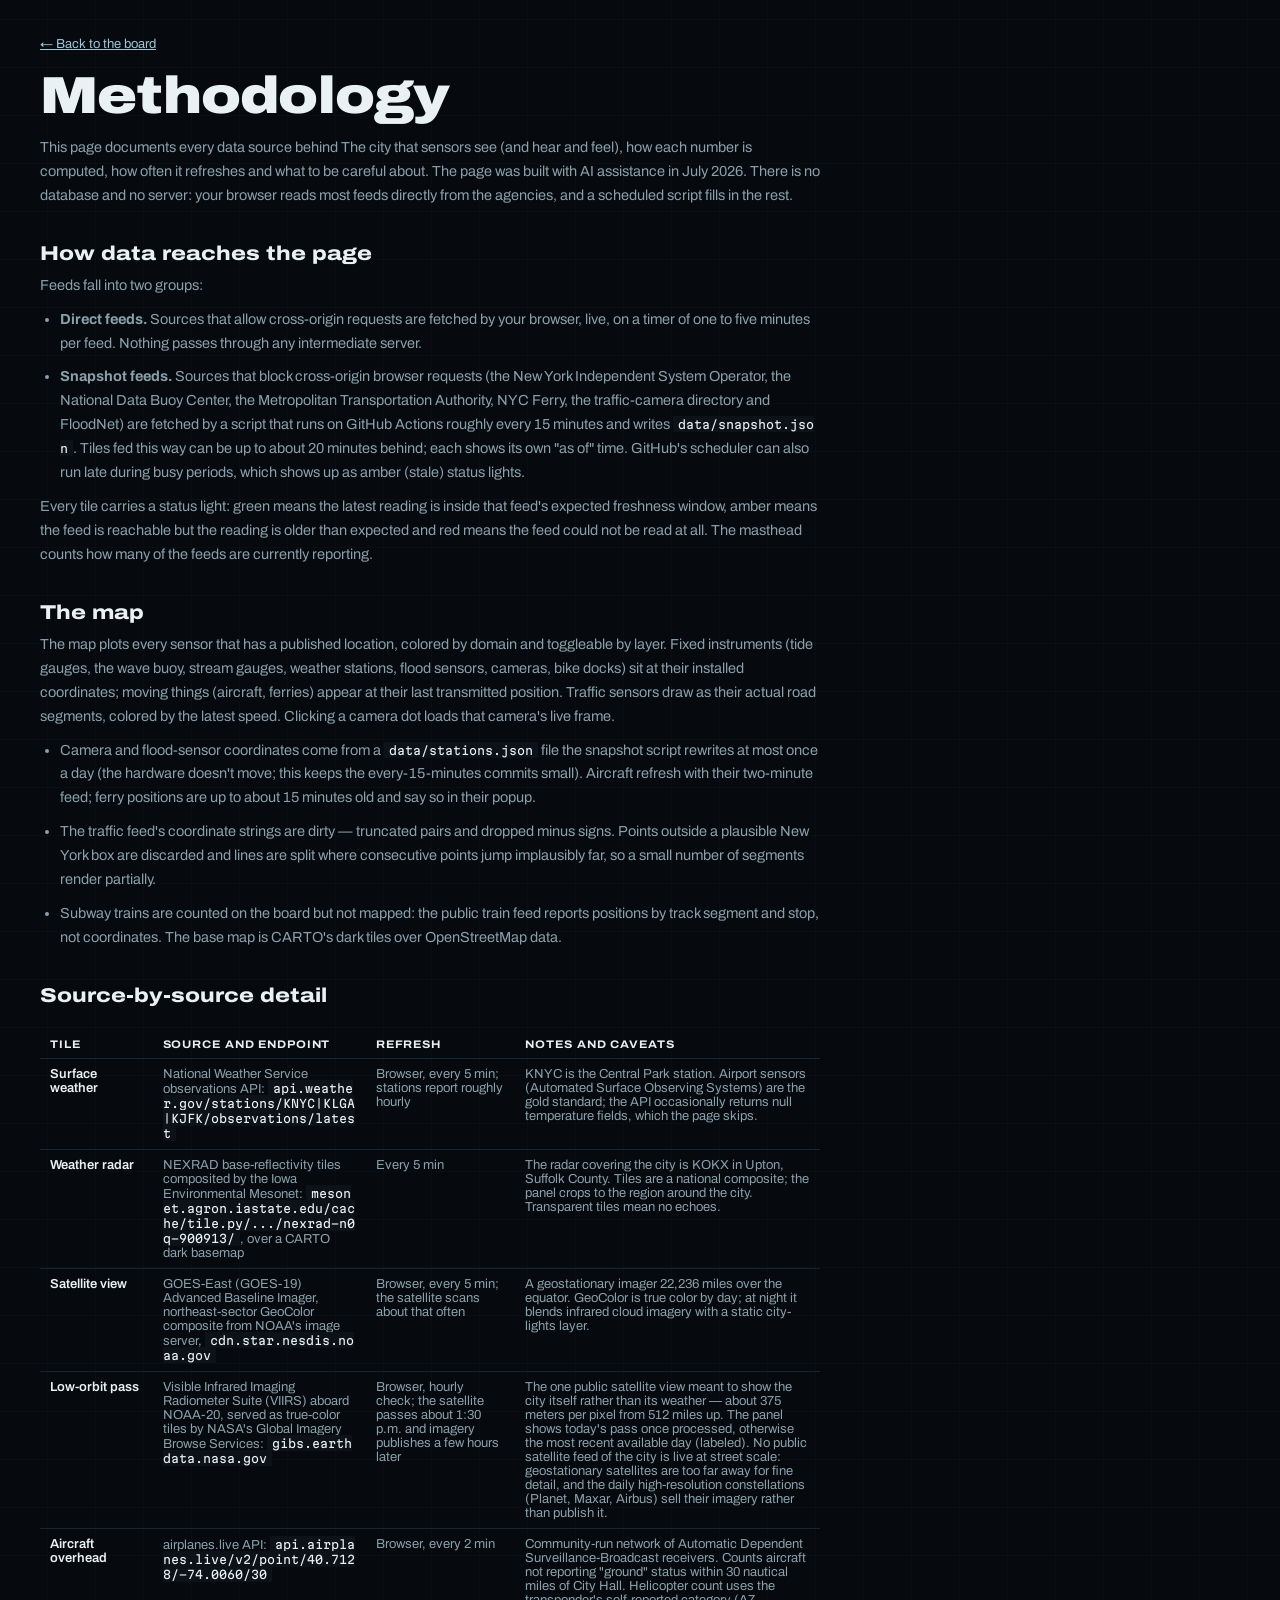
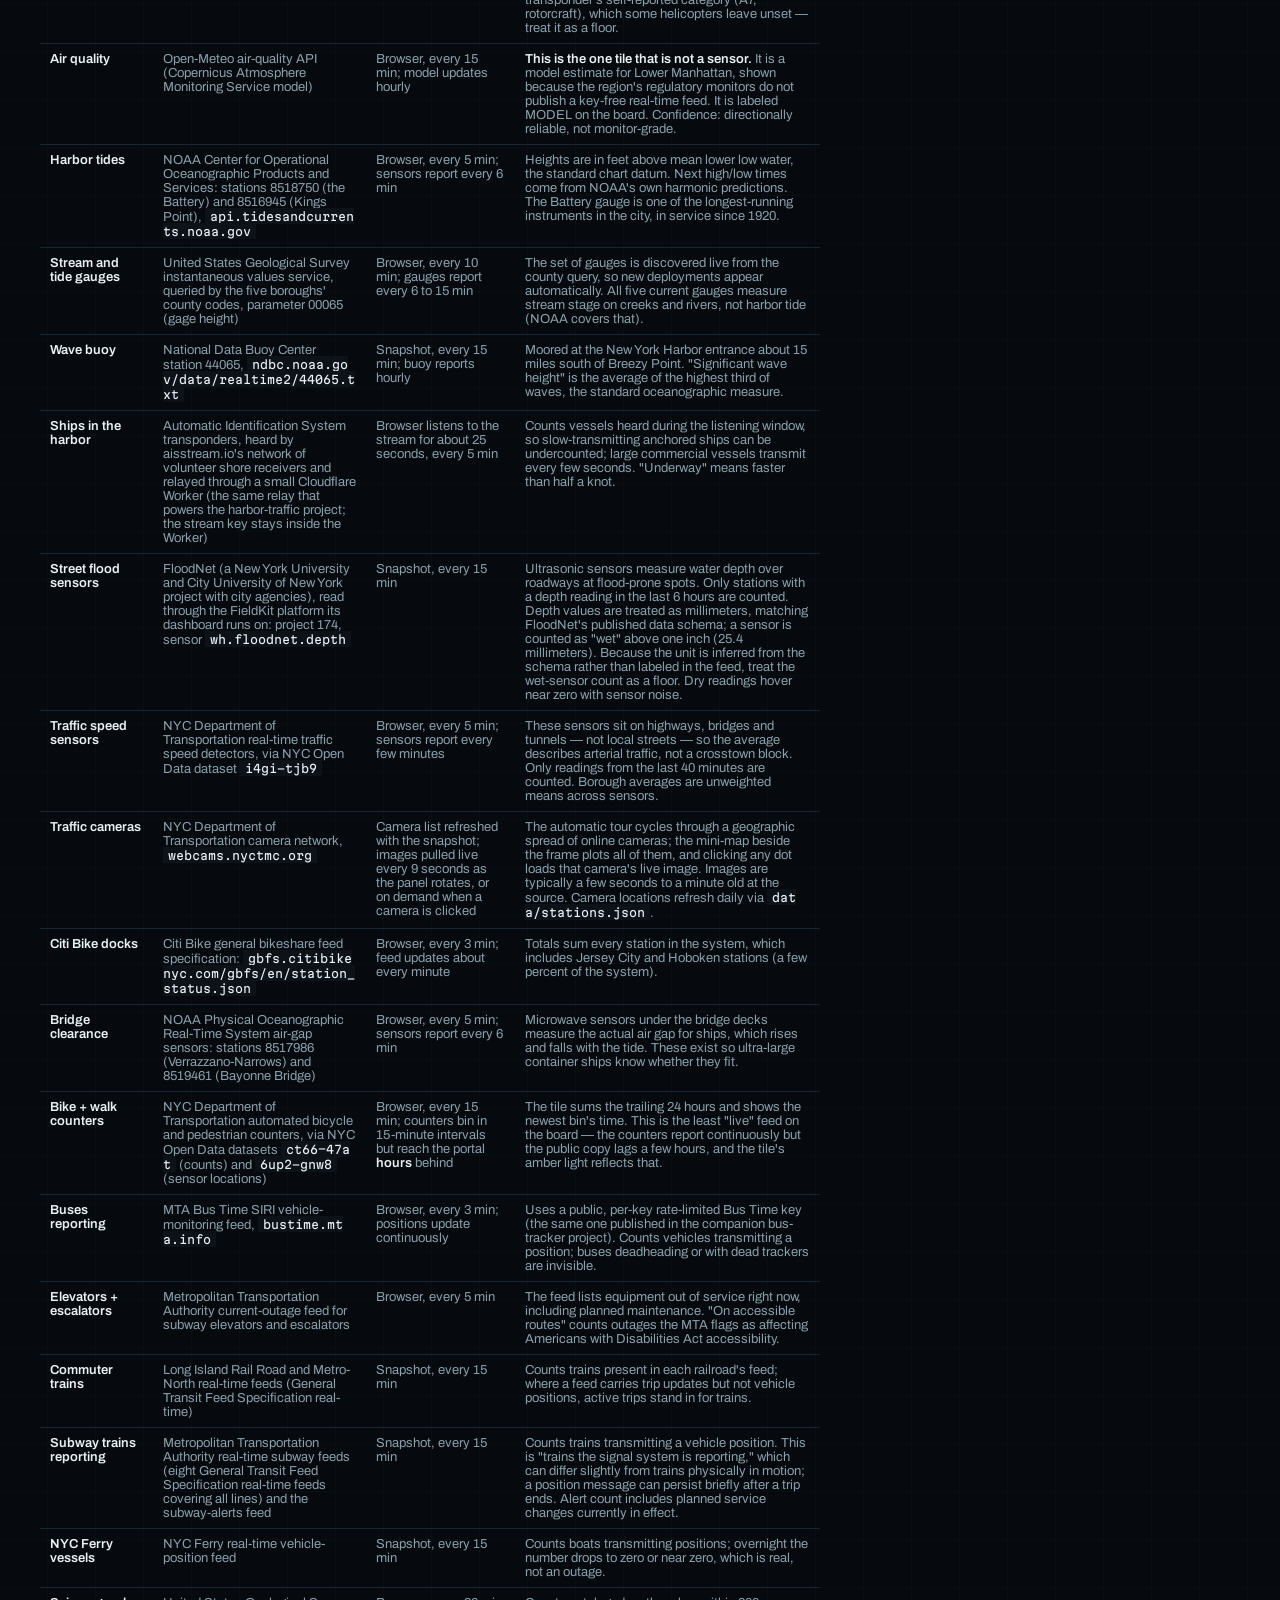
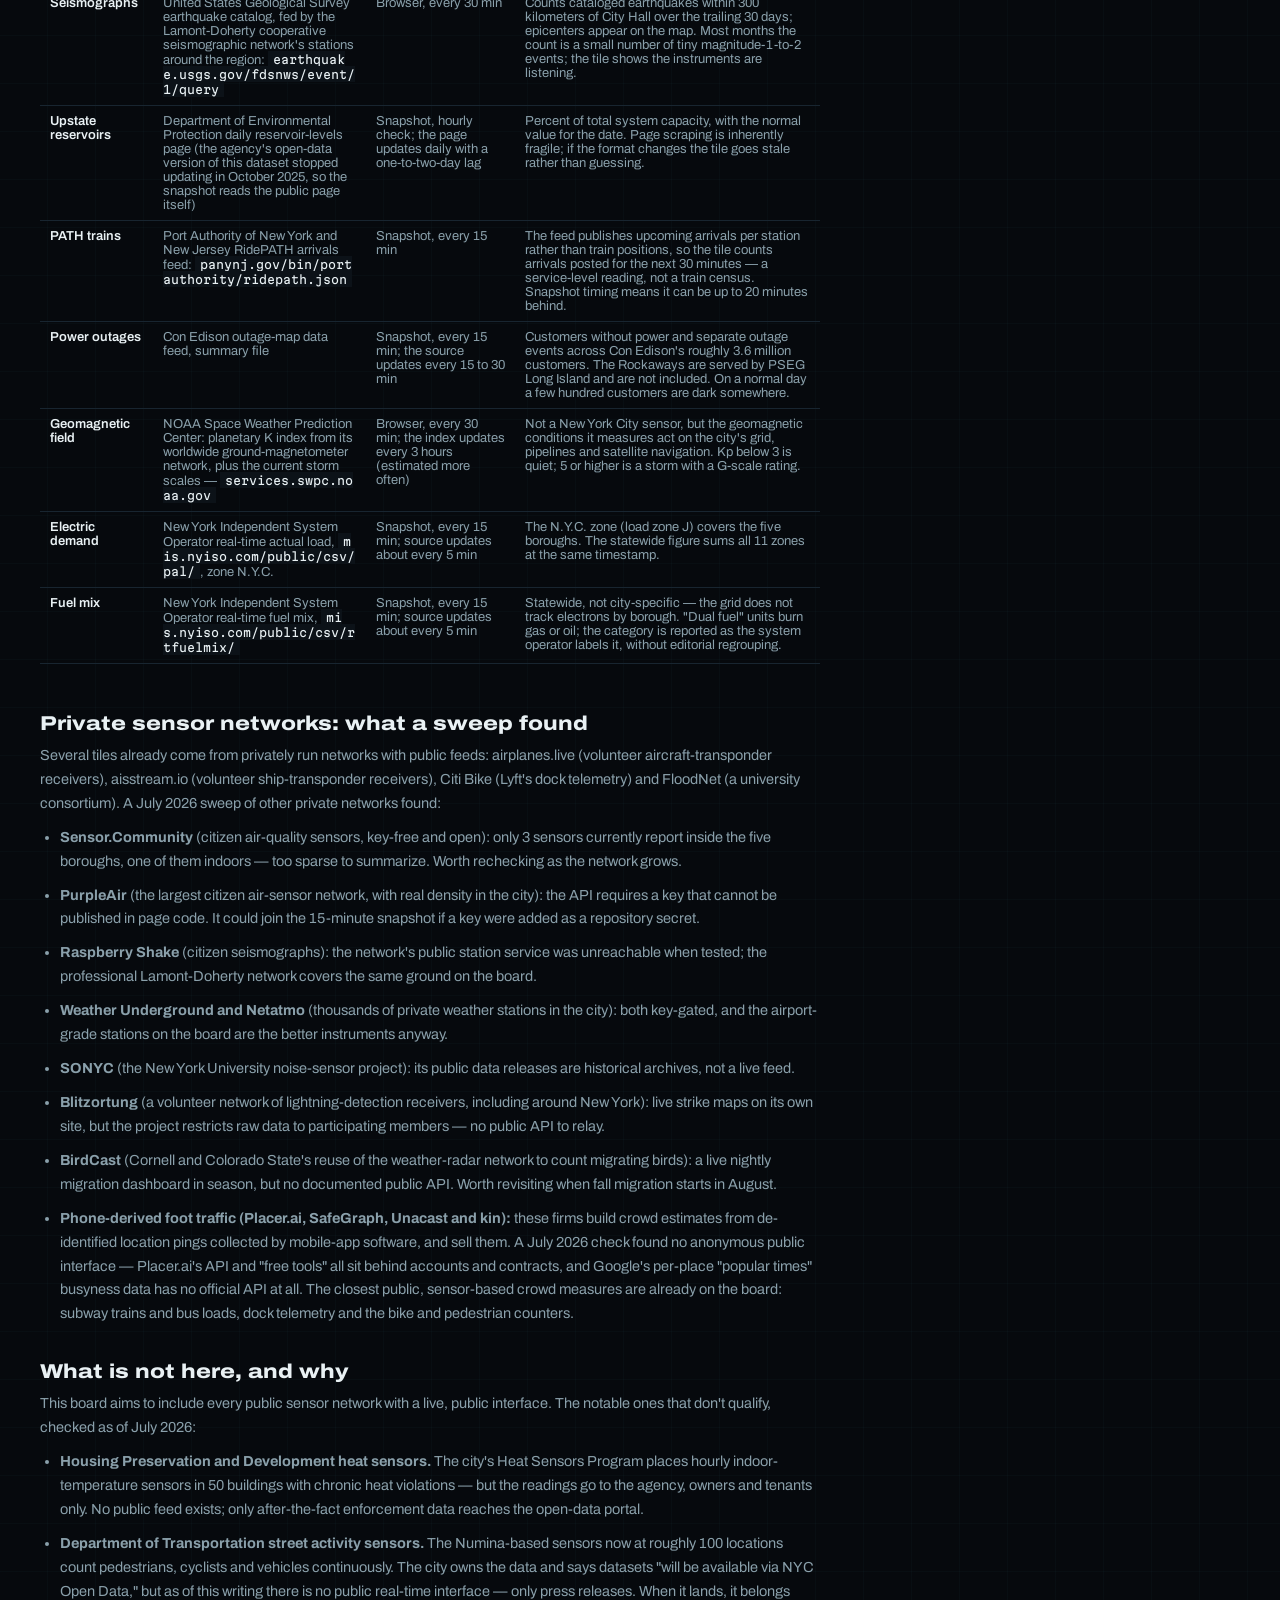
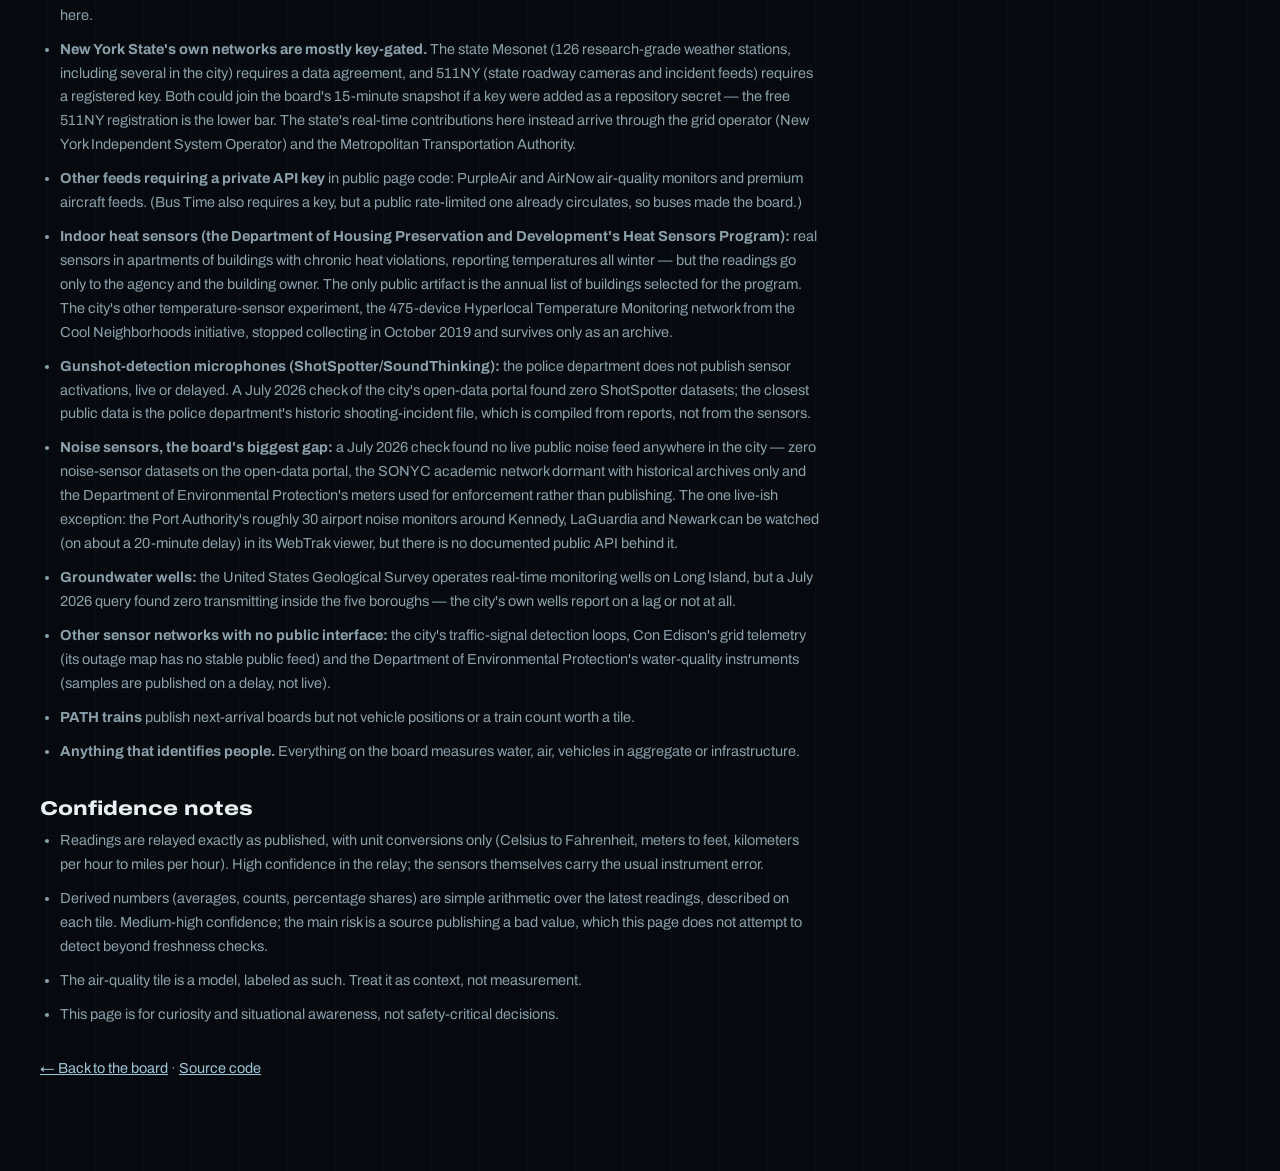
==== methodology.html @ f2fd3753 "Cut AI-writing tells from page copy Rewrote sentences that read as machine-written (not-X-but-Y reve" ====
<!DOCTYPE html>
<html lang="en">
<head>
<meta charset="UTF-8">
<meta name="viewport" content="width=device-width, initial-scale=1.0">
<title>Methodology — The city that sensors see (and hear and feel)</title>
<link rel="preconnect" href="https://fonts.googleapis.com">
<link rel="preconnect" href="https://fonts.gstatic.com" crossorigin>
<link href="https://fonts.googleapis.com/css2?family=Archivo:ital,wdth,wght@0,62.5..125,100..900;1,62.5..125,100..900&family=Martian+Mono:wght@300..700&display=swap" rel="stylesheet">
<link rel="stylesheet" href="style.css">
<style>
  .doc { max-width: 860px; padding: 34px 40px 80px; }
  .doc h2 { font-variation-settings: "wdth" 120; font-weight: 800; font-size: 20px; margin: 34px 0 10px; }
  .doc h3 { font-variation-settings: "wdth" 116; font-weight: 700; font-size: 15px; margin: 22px 0 6px; text-transform: uppercase; letter-spacing: .05em; }
  .doc p, .doc li { color: var(--dim); font-size: 14.5px; line-height: 1.65; margin-bottom: 10px; }
  .doc ul { padding-left: 20px; }
  .doc code { font-family: "Martian Mono", monospace; font-size: 11.5px; color: var(--ink); background: var(--panel); padding: 1px 5px; word-break: break-all; }
  .doc table { border-collapse: collapse; width: 100%; margin: 14px 0; font-size: 13px; }
  .doc th, .doc td { text-align: left; padding: 8px 10px; border-bottom: 1px solid var(--rule); color: var(--dim); vertical-align: top; }
  .doc th { color: var(--ink); font-variation-settings: "wdth" 112; text-transform: uppercase; font-size: 11px; letter-spacing: .08em; }
  .doc td b { color: var(--ink); font-weight: 600; }
  .back { display: inline-block; margin-bottom: 20px; font-size: 13px; }
  .tablewrap { overflow-x: auto; }
</style>
</head>
<body>
<main class="doc">
  <a class="back" href="index.html">&larr; Back to the board</a>
  <h1 style="font-size:clamp(30px,5vw,52px)">Methodology</h1>
  <p style="margin-top:10px">This page documents every data source behind The city that sensors see (and hear and feel), how each number is computed, how often it refreshes and what to be careful about. The page was built with AI assistance in July 2026. There is no database and no server: your browser reads most feeds directly from the agencies, and a scheduled script fills in the rest.</p>

  <h2>How data reaches the page</h2>
  <p>Feeds fall into two groups:</p>
  <ul>
    <li><b>Direct feeds.</b> Sources that allow cross-origin requests are fetched by your browser, live, on a timer of one to five minutes per feed. Nothing passes through any intermediate server.</li>
    <li><b>Snapshot feeds.</b> Sources that block cross-origin browser requests (the New York Independent System Operator, the National Data Buoy Center, the Metropolitan Transportation Authority, NYC Ferry, the traffic-camera directory and FloodNet) are fetched by a script that runs on GitHub Actions roughly every 15 minutes and writes <code>data/snapshot.json</code>. Tiles fed this way can be up to about 20 minutes behind; each shows its own "as of" time. GitHub's scheduler can also run late during busy periods, which shows up as amber (stale) status lights.</li>
  </ul>
  <p>Every tile carries a status light: green means the latest reading is inside that feed's expected freshness window, amber means the feed is reachable but the reading is older than expected and red means the feed could not be read at all. The masthead counts how many of the feeds are currently reporting.</p>

  <h2>The map</h2>
  <p>The map plots every sensor that has a published location, colored by domain and toggleable by layer. Fixed instruments (tide gauges, the wave buoy, stream gauges, weather stations, flood sensors, cameras, bike docks) sit at their installed coordinates; moving things (aircraft, ferries) appear at their last transmitted position. Traffic sensors draw as their actual road segments, colored by the latest speed. Clicking a camera dot loads that camera's live frame.</p>
  <ul>
    <li>Camera and flood-sensor coordinates come from a <code>data/stations.json</code> file the snapshot script rewrites at most once a day (the hardware doesn't move; this keeps the every-15-minutes commits small). Aircraft refresh with their two-minute feed; ferry positions are up to about 15 minutes old and say so in their popup.</li>
    <li>The traffic feed's coordinate strings are dirty — truncated pairs and dropped minus signs. Points outside a plausible New York box are discarded and lines are split where consecutive points jump implausibly far, so a small number of segments render partially.</li>
    <li>Subway trains are counted on the board but not mapped: the public train feed reports positions by track segment and stop, not coordinates. The base map is CARTO's dark tiles over OpenStreetMap data.</li>
  </ul>

  <h2>Source-by-source detail</h2>
  <div class="tablewrap">
  <table>
    <tr><th>Tile</th><th>Source and endpoint</th><th>Refresh</th><th>Notes and caveats</th></tr>
    <tr>
      <td><b>Surface weather</b></td>
      <td>National Weather Service observations API: <code>api.weather.gov/stations/KNYC|KLGA|KJFK/observations/latest</code></td>
      <td>Browser, every 5 min; stations report roughly hourly</td>
      <td>KNYC is the Central Park station. Airport sensors (Automated Surface Observing Systems) are the gold standard; the API occasionally returns null temperature fields, which the page skips.</td>
    </tr>
    <tr>
      <td><b>Weather radar</b></td>
      <td>NEXRAD base-reflectivity tiles composited by the Iowa Environmental Mesonet: <code>mesonet.agron.iastate.edu/cache/tile.py/.../nexrad-n0q-900913/</code>, over a CARTO dark basemap</td>
      <td>Every 5 min</td>
      <td>The radar covering the city is KOKX in Upton, Suffolk County. Tiles are a national composite; the panel crops to the region around the city. Transparent tiles mean no echoes.</td>
    </tr>
    <tr>
      <td><b>Satellite view</b></td>
      <td>GOES-East (GOES-19) Advanced Baseline Imager, northeast-sector GeoColor composite from NOAA's image server, <code>cdn.star.nesdis.noaa.gov</code></td>
      <td>Browser, every 5 min; the satellite scans about that often</td>
      <td>A geostationary imager 22,236 miles over the equator. GeoColor is true color by day; at night it blends infrared cloud imagery with a static city-lights layer.</td>
    </tr>
    <tr>
      <td><b>Low-orbit pass</b></td>
      <td>Visible Infrared Imaging Radiometer Suite (VIIRS) aboard NOAA-20, served as true-color tiles by NASA's Global Imagery Browse Services: <code>gibs.earthdata.nasa.gov</code></td>
      <td>Browser, hourly check; the satellite passes about 1:30 p.m. and imagery publishes a few hours later</td>
      <td>The one public satellite view meant to show the city itself rather than its weather — about 375 meters per pixel from 512 miles up. The panel shows today's pass once processed, otherwise the most recent available day (labeled). No public satellite feed of the city is live at street scale: geostationary satellites are too far away for fine detail, and the daily high-resolution constellations (Planet, Maxar, Airbus) sell their imagery rather than publish it.</td>
    </tr>
    <tr>
      <td><b>Aircraft overhead</b></td>
      <td>airplanes.live API: <code>api.airplanes.live/v2/point/40.7128/-74.0060/30</code></td>
      <td>Browser, every 2 min</td>
      <td>Community-run network of Automatic Dependent Surveillance-Broadcast receivers. Counts aircraft not reporting "ground" status within 30 nautical miles of City Hall. Helicopter count uses the transponder's self-reported category (A7, rotorcraft), which some helicopters leave unset — treat it as a floor.</td>
    </tr>
    <tr>
      <td><b>Air quality</b></td>
      <td>Open-Meteo air-quality API (Copernicus Atmosphere Monitoring Service model)</td>
      <td>Browser, every 15 min; model updates hourly</td>
      <td><b>This is the one tile that is not a sensor.</b> It is a model estimate for Lower Manhattan, shown because the region's regulatory monitors do not publish a key-free real-time feed. It is labeled MODEL on the board. Confidence: directionally reliable, not monitor-grade.</td>
    </tr>
    <tr>
      <td><b>Harbor tides</b></td>
      <td>NOAA Center for Operational Oceanographic Products and Services: stations 8518750 (the Battery) and 8516945 (Kings Point), <code>api.tidesandcurrents.noaa.gov</code></td>
      <td>Browser, every 5 min; sensors report every 6 min</td>
      <td>Heights are in feet above mean lower low water, the standard chart datum. Next high/low times come from NOAA's own harmonic predictions. The Battery gauge is one of the longest-running instruments in the city, in service since 1920.</td>
    </tr>
    <tr>
      <td><b>Stream and tide gauges</b></td>
      <td>United States Geological Survey instantaneous values service, queried by the five boroughs' county codes, parameter 00065 (gage height)</td>
      <td>Browser, every 10 min; gauges report every 6 to 15 min</td>
      <td>The set of gauges is discovered live from the county query, so new deployments appear automatically. All five current gauges measure stream stage on creeks and rivers, not harbor tide (NOAA covers that).</td>
    </tr>
    <tr>
      <td><b>Wave buoy</b></td>
      <td>National Data Buoy Center station 44065, <code>ndbc.noaa.gov/data/realtime2/44065.txt</code></td>
      <td>Snapshot, every 15 min; buoy reports hourly</td>
      <td>Moored at the New York Harbor entrance about 15 miles south of Breezy Point. "Significant wave height" is the average of the highest third of waves, the standard oceanographic measure.</td>
    </tr>
    <tr>
      <td><b>Ships in the harbor</b></td>
      <td>Automatic Identification System transponders, heard by aisstream.io's network of volunteer shore receivers and relayed through a small Cloudflare Worker (the same relay that powers the harbor-traffic project; the stream key stays inside the Worker)</td>
      <td>Browser listens to the stream for about 25 seconds, every 5 min</td>
      <td>Counts vessels heard during the listening window, so slow-transmitting anchored ships can be undercounted; large commercial vessels transmit every few seconds. "Underway" means faster than half a knot.</td>
    </tr>
    <tr>
      <td><b>Street flood sensors</b></td>
      <td>FloodNet (a New York University and City University of New York project with city agencies), read through the FieldKit platform its dashboard runs on: project 174, sensor <code>wh.floodnet.depth</code></td>
      <td>Snapshot, every 15 min</td>
      <td>Ultrasonic sensors measure water depth over roadways at flood-prone spots. Only stations with a depth reading in the last 6 hours are counted. Depth values are treated as millimeters, matching FloodNet's published data schema; a sensor is counted as "wet" above one inch (25.4 millimeters). Because the unit is inferred from the schema rather than labeled in the feed, treat the wet-sensor count as a floor. Dry readings hover near zero with sensor noise.</td>
    </tr>
    <tr>
      <td><b>Traffic speed sensors</b></td>
      <td>NYC Department of Transportation real-time traffic speed detectors, via NYC Open Data dataset <code>i4gi-tjb9</code></td>
      <td>Browser, every 5 min; sensors report every few minutes</td>
      <td>These sensors sit on highways, bridges and tunnels — not local streets — so the average describes arterial traffic, not a crosstown block. Only readings from the last 40 minutes are counted. Borough averages are unweighted means across sensors.</td>
    </tr>
    <tr>
      <td><b>Traffic cameras</b></td>
      <td>NYC Department of Transportation camera network, <code>webcams.nyctmc.org</code></td>
      <td>Camera list refreshed with the snapshot; images pulled live every 9 seconds as the panel rotates, or on demand when a camera is clicked</td>
      <td>The automatic tour cycles through a geographic spread of online cameras; the mini-map beside the frame plots all of them, and clicking any dot loads that camera's live image. Images are typically a few seconds to a minute old at the source. Camera locations refresh daily via <code>data/stations.json</code>.</td>
    </tr>
    <tr>
      <td><b>Citi Bike docks</b></td>
      <td>Citi Bike general bikeshare feed specification: <code>gbfs.citibikenyc.com/gbfs/en/station_status.json</code></td>
      <td>Browser, every 3 min; feed updates about every minute</td>
      <td>Totals sum every station in the system, which includes Jersey City and Hoboken stations (a few percent of the system).</td>
    </tr>
    <tr>
      <td><b>Bridge clearance</b></td>
      <td>NOAA Physical Oceanographic Real-Time System air-gap sensors: stations 8517986 (Verrazzano-Narrows) and 8519461 (Bayonne Bridge)</td>
      <td>Browser, every 5 min; sensors report every 6 min</td>
      <td>Microwave sensors under the bridge decks measure the actual air gap for ships, which rises and falls with the tide. These exist so ultra-large container ships know whether they fit.</td>
    </tr>
    <tr>
      <td><b>Bike + walk counters</b></td>
      <td>NYC Department of Transportation automated bicycle and pedestrian counters, via NYC Open Data datasets <code>ct66-47at</code> (counts) and <code>6up2-gnw8</code> (sensor locations)</td>
      <td>Browser, every 15 min; counters bin in 15-minute intervals but reach the portal <b>hours</b> behind</td>
      <td>The tile sums the trailing 24 hours and shows the newest bin's time. This is the least "live" feed on the board — the counters report continuously but the public copy lags a few hours, and the tile's amber light reflects that.</td>
    </tr>
    <tr>
      <td><b>Buses reporting</b></td>
      <td>MTA Bus Time SIRI vehicle-monitoring feed, <code>bustime.mta.info</code></td>
      <td>Browser, every 3 min; positions update continuously</td>
      <td>Uses a public, per-key rate-limited Bus Time key (the same one published in the companion bus-tracker project). Counts vehicles transmitting a position; buses deadheading or with dead trackers are invisible.</td>
    </tr>
    <tr>
      <td><b>Elevators + escalators</b></td>
      <td>Metropolitan Transportation Authority current-outage feed for subway elevators and escalators</td>
      <td>Browser, every 5 min</td>
      <td>The feed lists equipment out of service right now, including planned maintenance. "On accessible routes" counts outages the MTA flags as affecting Americans with Disabilities Act accessibility.</td>
    </tr>
    <tr>
      <td><b>Commuter trains</b></td>
      <td>Long Island Rail Road and Metro-North real-time feeds (General Transit Feed Specification real-time)</td>
      <td>Snapshot, every 15 min</td>
      <td>Counts trains present in each railroad's feed; where a feed carries trip updates but not vehicle positions, active trips stand in for trains.</td>
    </tr>
    <tr>
      <td><b>Subway trains reporting</b></td>
      <td>Metropolitan Transportation Authority real-time subway feeds (eight General Transit Feed Specification real-time feeds covering all lines) and the subway-alerts feed</td>
      <td>Snapshot, every 15 min</td>
      <td>Counts trains transmitting a vehicle position. This is "trains the signal system is reporting," which can differ slightly from trains physically in motion; a position message can persist briefly after a trip ends. Alert count includes planned service changes currently in effect.</td>
    </tr>
    <tr>
      <td><b>NYC Ferry vessels</b></td>
      <td>NYC Ferry real-time vehicle-position feed</td>
      <td>Snapshot, every 15 min</td>
      <td>Counts boats transmitting positions; overnight the number drops to zero or near zero, which is real, not an outage.</td>
    </tr>
    <tr>
      <td><b>Seismographs</b></td>
      <td>United States Geological Survey earthquake catalog, fed by the Lamont-Doherty cooperative seismographic network's stations around the region: <code>earthquake.usgs.gov/fdsnws/event/1/query</code></td>
      <td>Browser, every 30 min</td>
      <td>Counts cataloged earthquakes within 300 kilometers of City Hall over the trailing 30 days; epicenters appear on the map. Most months the count is a small number of tiny magnitude-1-to-2 events; the tile shows the instruments are listening.</td>
    </tr>
    <tr>
      <td><b>Upstate reservoirs</b></td>
      <td>Department of Environmental Protection daily reservoir-levels page (the agency's open-data version of this dataset stopped updating in October 2025, so the snapshot reads the public page itself)</td>
      <td>Snapshot, hourly check; the page updates daily with a one-to-two-day lag</td>
      <td>Percent of total system capacity, with the normal value for the date. Page scraping is inherently fragile; if the format changes the tile goes stale rather than guessing.</td>
    </tr>
    <tr>
      <td><b>PATH trains</b></td>
      <td>Port Authority of New York and New Jersey RidePATH arrivals feed: <code>panynj.gov/bin/portauthority/ridepath.json</code></td>
      <td>Snapshot, every 15 min</td>
      <td>The feed publishes upcoming arrivals per station rather than train positions, so the tile counts arrivals posted for the next 30 minutes — a service-level reading, not a train census. Snapshot timing means it can be up to 20 minutes behind.</td>
    </tr>
    <tr>
      <td><b>Power outages</b></td>
      <td>Con Edison outage-map data feed, summary file</td>
      <td>Snapshot, every 15 min; the source updates every 15 to 30 min</td>
      <td>Customers without power and separate outage events across Con Edison's roughly 3.6 million customers. The Rockaways are served by PSEG Long Island and are not included. On a normal day a few hundred customers are dark somewhere.</td>
    </tr>
    <tr>
      <td><b>Geomagnetic field</b></td>
      <td>NOAA Space Weather Prediction Center: planetary K index from its worldwide ground-magnetometer network, plus the current storm scales — <code>services.swpc.noaa.gov</code></td>
      <td>Browser, every 30 min; the index updates every 3 hours (estimated more often)</td>
      <td>Not a New York City sensor, but the geomagnetic conditions it measures act on the city's grid, pipelines and satellite navigation. Kp below 3 is quiet; 5 or higher is a storm with a G-scale rating.</td>
    </tr>
    <tr>
      <td><b>Electric demand</b></td>
      <td>New York Independent System Operator real-time actual load, <code>mis.nyiso.com/public/csv/pal/</code>, zone N.Y.C.</td>
      <td>Snapshot, every 15 min; source updates about every 5 min</td>
      <td>The N.Y.C. zone (load zone J) covers the five boroughs. The statewide figure sums all 11 zones at the same timestamp.</td>
    </tr>
    <tr>
      <td><b>Fuel mix</b></td>
      <td>New York Independent System Operator real-time fuel mix, <code>mis.nyiso.com/public/csv/rtfuelmix/</code></td>
      <td>Snapshot, every 15 min; source updates about every 5 min</td>
      <td>Statewide, not city-specific — the grid does not track electrons by borough. "Dual fuel" units burn gas or oil; the category is reported as the system operator labels it, without editorial regrouping.</td>
    </tr>
  </table>
  </div>

  <h2>Private sensor networks: what a sweep found</h2>
  <p>Several tiles already come from privately run networks with public feeds: airplanes.live (volunteer aircraft-transponder receivers), aisstream.io (volunteer ship-transponder receivers), Citi Bike (Lyft's dock telemetry) and FloodNet (a university consortium). A July 2026 sweep of other private networks found:</p>
  <ul>
    <li><b>Sensor.Community</b> (citizen air-quality sensors, key-free and open): only 3 sensors currently report inside the five boroughs, one of them indoors — too sparse to summarize. Worth rechecking as the network grows.</li>
    <li><b>PurpleAir</b> (the largest citizen air-sensor network, with real density in the city): the API requires a key that cannot be published in page code. It could join the 15-minute snapshot if a key were added as a repository secret.</li>
    <li><b>Raspberry Shake</b> (citizen seismographs): the network's public station service was unreachable when tested; the professional Lamont-Doherty network covers the same ground on the board.</li>
    <li><b>Weather Underground and Netatmo</b> (thousands of private weather stations in the city): both key-gated, and the airport-grade stations on the board are the better instruments anyway.</li>
    <li><b>SONYC</b> (the New York University noise-sensor project): its public data releases are historical archives, not a live feed.</li>
    <li><b>Blitzortung</b> (a volunteer network of lightning-detection receivers, including around New York): live strike maps on its own site, but the project restricts raw data to participating members — no public API to relay.</li>
    <li><b>BirdCast</b> (Cornell and Colorado State's reuse of the weather-radar network to count migrating birds): a live nightly migration dashboard in season, but no documented public API. Worth revisiting when fall migration starts in August.</li>
    <li><b>Phone-derived foot traffic (Placer.ai, SafeGraph, Unacast and kin):</b> these firms build crowd estimates from de-identified location pings collected by mobile-app software, and sell them. A July 2026 check found no anonymous public interface — Placer.ai's API and "free tools" all sit behind accounts and contracts, and Google's per-place "popular times" busyness data has no official API at all. The closest public, sensor-based crowd measures are already on the board: subway trains and bus loads, dock telemetry and the bike and pedestrian counters.</li>
  </ul>

  <h2>What is not here, and why</h2>
  <p>This board aims to include every public sensor network with a live, public interface. The notable ones that don't qualify, checked as of July 2026:</p>
  <ul>
    <li><b>Housing Preservation and Development heat sensors.</b> The city's Heat Sensors Program places hourly indoor-temperature sensors in 50 buildings with chronic heat violations — but the readings go to the agency, owners and tenants only. No public feed exists; only after-the-fact enforcement data reaches the open-data portal.</li>
    <li><b>Department of Transportation street activity sensors.</b> The Numina-based sensors now at roughly 100 locations count pedestrians, cyclists and vehicles continuously. The city owns the data and says datasets "will be available via NYC Open Data," but as of this writing there is no public real-time interface — only press releases. When it lands, it belongs here.</li>
    <li><b>New York State's own networks are mostly key-gated.</b> The state Mesonet (126 research-grade weather stations, including several in the city) requires a data agreement, and 511NY (state roadway cameras and incident feeds) requires a registered key. Both could join the board's 15-minute snapshot if a key were added as a repository secret — the free 511NY registration is the lower bar. The state's real-time contributions here instead arrive through the grid operator (New York Independent System Operator) and the Metropolitan Transportation Authority.</li>
    <li><b>Other feeds requiring a private API key</b> in public page code: PurpleAir and AirNow air-quality monitors and premium aircraft feeds. (Bus Time also requires a key, but a public rate-limited one already circulates, so buses made the board.)</li>
    <li><b>Indoor heat sensors (the Department of Housing Preservation and Development's Heat Sensors Program):</b> real sensors in apartments of buildings with chronic heat violations, reporting temperatures all winter — but the readings go only to the agency and the building owner. The only public artifact is the annual list of buildings selected for the program. The city's other temperature-sensor experiment, the 475-device Hyperlocal Temperature Monitoring network from the Cool Neighborhoods initiative, stopped collecting in October 2019 and survives only as an archive.</li>
    <li><b>Gunshot-detection microphones (ShotSpotter/SoundThinking):</b> the police department does not publish sensor activations, live or delayed. A July 2026 check of the city's open-data portal found zero ShotSpotter datasets; the closest public data is the police department's historic shooting-incident file, which is compiled from reports, not from the sensors.</li>
    <li><b>Noise sensors, the board's biggest gap:</b> a July 2026 check found no live public noise feed anywhere in the city — zero noise-sensor datasets on the open-data portal, the SONYC academic network dormant with historical archives only and the Department of Environmental Protection's meters used for enforcement rather than publishing. The one live-ish exception: the Port Authority's roughly 30 airport noise monitors around Kennedy, LaGuardia and Newark can be watched (on about a 20-minute delay) in its WebTrak viewer, but there is no documented public API behind it.</li>
    <li><b>Groundwater wells:</b> the United States Geological Survey operates real-time monitoring wells on Long Island, but a July 2026 query found zero transmitting inside the five boroughs — the city's own wells report on a lag or not at all.</li>
    <li><b>Other sensor networks with no public interface:</b> the city's traffic-signal detection loops, Con Edison's grid telemetry (its outage map has no stable public feed) and the Department of Environmental Protection's water-quality instruments (samples are published on a delay, not live).</li>
    <li><b>PATH trains</b> publish next-arrival boards but not vehicle positions or a train count worth a tile.</li>
    <li><b>Anything that identifies people.</b> Everything on the board measures water, air, vehicles in aggregate or infrastructure.</li>
  </ul>

  <h2>Confidence notes</h2>
  <ul>
    <li>Readings are relayed exactly as published, with unit conversions only (Celsius to Fahrenheit, meters to feet, kilometers per hour to miles per hour). High confidence in the relay; the sensors themselves carry the usual instrument error.</li>
    <li>Derived numbers (averages, counts, percentage shares) are simple arithmetic over the latest readings, described on each tile. Medium-high confidence; the main risk is a source publishing a bad value, which this page does not attempt to detect beyond freshness checks.</li>
    <li>The air-quality tile is a model, labeled as such. Treat it as context, not measurement.</li>
    <li>This page is for curiosity and situational awareness, not safety-critical decisions.</li>
  </ul>

  <p style="margin-top:30px"><a href="index.html">&larr; Back to the board</a> &middot; <a href="https://github.com/joshgreenman1973/nyc-live-sensors">Source code</a></p>
</main>
</body>
</html>
---- style.css ----
/* The instrumented city — control-room aesthetic.
   Archivo (variable width) for text, Martian Mono for readings. */

:root {
  --bg: #06090d;
  --panel: #0c1218;
  --panel-edge: #16222c;
  --ink: #e9f1f4;
  --dim: #8aa0ab;
  --faint: #55707c;
  --rule: #182530;
  --maroon: #7c2230;
  --navy: #12233d;

  --water: #53d7f0;
  --sky: #ffb454;
  --streets: #ff6d3d;
  --transit: #ef7fd4;
  --power: #d3ea56;
  --ground: #d2a06a;

  --ok: #5bef9a;
  --stale: #ffc14d;
  --err: #ff5d5d;
}

* { margin: 0; padding: 0; box-sizing: border-box; }

html { background: var(--bg); }

body {
  font-family: "Archivo", sans-serif;
  color: var(--ink);
  background:
    repeating-linear-gradient(0deg, transparent 0 47px, rgba(83, 215, 240, .025) 47px 48px),
    repeating-linear-gradient(90deg, transparent 0 47px, rgba(83, 215, 240, .025) 47px 48px),
    var(--bg);
  min-height: 100vh;
  -webkit-font-smoothing: antialiased;
}

a { color: #9fc6d8; }

/* ---------- masthead ---------- */
#masthead {
  display: flex;
  justify-content: space-between;
  gap: 32px;
  padding: 34px 40px 24px;
  border-bottom: 1px solid var(--rule);
  align-items: flex-end;
  flex-wrap: wrap;
}
.mast-left { max-width: 760px; }
.kicker {
  font-variation-settings: "wdth" 125;
  font-weight: 800;
  font-size: 12px;
  letter-spacing: .22em;
  text-transform: uppercase;
  color: var(--water);
  display: flex;
  align-items: center;
  gap: 10px;
  margin-bottom: 10px;
}
.live-dot {
  width: 9px; height: 9px; border-radius: 50%;
  background: var(--err);
  box-shadow: 0 0 8px var(--err);
  animation: blink 1.6s infinite;
  display: inline-block;
}
@keyframes blink { 0%, 60% { opacity: 1; } 80% { opacity: .25; } 100% { opacity: 1; } }

h1 {
  font-variation-settings: "wdth" 118;
  font-weight: 900;
  font-size: clamp(38px, 5vw, 62px);
  line-height: .98;
  letter-spacing: -.015em;
  margin-bottom: 14px;
  text-wrap: balance;
}
.dek { color: var(--dim); font-size: 15.5px; line-height: 1.55; max-width: 66ch; }

.mast-right { text-align: right; min-width: 240px; }
.clock {
  font-family: "Martian Mono", monospace;
  font-weight: 500;
  font-size: clamp(26px, 3vw, 38px);
  letter-spacing: -.02em;
  color: var(--ink);
}
.clock-date {
  font-family: "Martian Mono", monospace;
  font-weight: 300;
  font-size: 12px;
  color: var(--dim);
  margin-top: 4px;
}
.feed-status {
  font-family: "Martian Mono", monospace;
  font-size: 11px;
  color: var(--ok);
  margin-top: 10px;
}
.mast-nav { margin-top: 14px; display: flex; gap: 10px; justify-content: flex-end; align-items: center; }
.mast-nav a {
  font-variation-settings: "wdth" 110;
  font-weight: 600; font-size: 12.5px;
  text-transform: uppercase; letter-spacing: .1em;
  color: var(--dim); text-decoration: none;
  border: 1px solid var(--rule); padding: 6px 12px;
}
.mast-nav a:hover { color: var(--ink); border-color: var(--faint); }
button.ai {
  font-family: "Archivo", sans-serif;
  font-variation-settings: "wdth" 110;
  font-weight: 700; font-size: 12.5px;
  text-transform: uppercase; letter-spacing: .1em;
  background: var(--maroon); color: #f4dfe3;
  border: none; padding: 7px 13px; cursor: pointer;
}
button.ai:hover { background: #93293a; }

/* ---------- AI caution popover ---------- */
#ai-pop {
  display: none;
  position: fixed;
  top: 74px; right: 24px;
  width: 380px; max-width: 92vw;
  background: var(--navy);
  color: #e9eef5;
  padding: 18px 20px;
  z-index: 2000;
  font-size: 13px;
  line-height: 1.5;
  box-shadow: 5px 5px 0 rgba(0, 0, 0, .5);
}
#ai-pop.open { display: block; }
#ai-pop h4 { font-size: 13px; letter-spacing: .1em; text-transform: uppercase; margin-bottom: 9px; }
#ai-pop ul { padding-left: 17px; }
#ai-pop li { margin-bottom: 6px; }
#ai-pop a { color: #aac4e2; }

/* ---------- ticker ---------- */
#ticker-wrap {
  overflow: hidden;
  border-bottom: 1px solid var(--rule);
  background: #080e13;
  white-space: nowrap;
}
#ticker {
  display: inline-block;
  font-family: "Martian Mono", monospace;
  font-weight: 400;
  font-size: 11.5px;
  padding: 9px 0;
  color: var(--dim);
  animation: crawl 90s linear infinite;
  will-change: transform;
}
#ticker:hover { animation-play-state: paused; }
@keyframes crawl { from { transform: translateX(0); } to { transform: translateX(-50%); } }
#ticker .t-item { margin-right: 34px; }
#ticker .t-val { color: var(--ink); }
#ticker .t-dom-water { color: var(--water); }
#ticker .t-dom-sky { color: var(--sky); }
#ticker .t-dom-streets { color: var(--streets); }
#ticker .t-dom-transit { color: var(--transit); }
#ticker .t-dom-power { color: var(--power); }
#ticker .t-dom-ground { color: var(--ground); }

/* ---------- the map ---------- */
#map-section { padding: 26px 40px 4px; }
#map-chips { display: flex; flex-wrap: wrap; gap: 8px; margin: 14px 0 12px; }
.map-chip {
  font-family: "Martian Mono", monospace;
  font-size: 10.5px; font-weight: 500;
  letter-spacing: .04em;
  background: var(--panel);
  color: var(--faint);
  border: 1px solid var(--panel-edge);
  padding: 6px 11px;
  cursor: pointer;
  display: inline-flex; align-items: center; gap: 7px;
}
.map-chip .dot { width: 8px; height: 8px; border-radius: 50%; background: var(--chip); opacity: .35; }
.map-chip.on { color: var(--ink); border-color: var(--faint); }
.map-chip.on .dot { opacity: 1; box-shadow: 0 0 6px var(--chip); }
.map-chip .n { color: var(--dim); }
#map {
  height: 560px;
  border: 1px solid var(--panel-edge);
  background: #05080b;
  position: relative;
  isolation: isolate;
  z-index: 0;
}
#map-note {
  font-family: "Martian Mono", monospace;
  font-weight: 300; font-size: 10px;
  color: var(--faint);
  margin: 8px 0 0;
  line-height: 1.5;
}
.leaflet-container { background: #05080b; font-family: "Archivo", sans-serif; }
.leaflet-popup-content-wrapper, .leaflet-popup-tip {
  background: var(--navy); color: #e9eef5;
  border-radius: 0;
  box-shadow: 4px 4px 0 rgba(0, 0, 0, .5);
}
.leaflet-popup-content { margin: 12px 14px; font-size: 12.5px; line-height: 1.5; }
.mpop h5 {
  font-variation-settings: "wdth" 116;
  font-size: 11.5px; font-weight: 700;
  text-transform: uppercase; letter-spacing: .06em;
  margin: 0 0 5px;
}
.mpop b { font-family: "Martian Mono", monospace; font-weight: 500; font-size: 11.5px; }
.mpop img.campop { display: block; width: 280px; max-width: 74vw; margin-top: 8px; background: #000; min-height: 120px; }
.leaflet-bar a { background: var(--panel); color: var(--dim); border-color: var(--panel-edge); }
.leaflet-bar a:hover { background: var(--panel-edge); color: var(--ink); }
.leaflet-control-attribution { background: rgba(6, 9, 13, .7); color: var(--faint); font-size: 9px; }
.leaflet-control-attribution a { color: var(--dim); }

/* ---------- board ---------- */
#board {
  display: grid;
  grid-template-columns: repeat(auto-fill, minmax(272px, 1fr));
  gap: 14px;
  padding: 26px 40px 50px;
}

.section-head {
  grid-column: 1 / -1;
  display: flex;
  align-items: baseline;
  gap: 16px;
  margin-top: 18px;
}
.section-head:first-child { margin-top: 0; }
.section-head h2 {
  font-variation-settings: "wdth" 125;
  font-weight: 800;
  font-size: 15px;
  letter-spacing: .28em;
  text-transform: uppercase;
}
.section-head .rule { flex: 1; height: 1px; opacity: .45; }
.section-head .sub { font-family: "Martian Mono", monospace; font-size: 10.5px; color: var(--faint); }
.section-head[data-domain="water"] h2 { color: var(--water); } .section-head[data-domain="water"] .rule { background: var(--water); }
.section-head[data-domain="sky"] h2 { color: var(--sky); } .section-head[data-domain="sky"] .rule { background: var(--sky); }
.section-head[data-domain="streets"] h2 { color: var(--streets); } .section-head[data-domain="streets"] .rule { background: var(--streets); }
.section-head[data-domain="transit"] h2 { color: var(--transit); } .section-head[data-domain="transit"] .rule { background: var(--transit); }
.section-head[data-domain="power"] h2 { color: var(--power); } .section-head[data-domain="power"] .rule { background: var(--power); }
.section-head[data-domain="ground"] h2 { color: var(--ground); } .section-head[data-domain="ground"] .rule { background: var(--ground); }

/* ---------- modules ---------- */
.mod {
  position: relative;
  background: var(--panel);
  border: 1px solid var(--panel-edge);
  padding: 16px 18px 14px;
  display: flex;
  flex-direction: column;
  min-height: 172px;
}
.mod.wide { grid-column: span 2; }
@media (max-width: 640px) { .mod.wide { grid-column: span 1; } }

/* instrument-bezel corner ticks */
.mod::before, .mod::after {
  content: "";
  position: absolute;
  width: 9px; height: 9px;
  border: 1px solid var(--faint);
  pointer-events: none;
}
.mod::before { top: -1px; left: -1px; border-right: none; border-bottom: none; }
.mod::after { bottom: -1px; right: -1px; border-left: none; border-top: none; }

.mod-head { display: flex; justify-content: space-between; align-items: flex-start; gap: 8px; margin-bottom: 2px; }
.mod-title {
  font-variation-settings: "wdth" 116;
  font-weight: 700;
  font-size: 13.5px;
  letter-spacing: .04em;
  text-transform: uppercase;
}
.mod-instrument {
  font-family: "Martian Mono", monospace;
  font-weight: 300;
  font-size: 9.5px;
  color: var(--faint);
  letter-spacing: .02em;
  margin-top: 3px;
  line-height: 1.45;
}
.led {
  width: 8px; height: 8px; border-radius: 50%;
  margin-top: 4px; flex: none;
  background: var(--faint);
}
.mod[data-state="ok"] .led { background: var(--ok); box-shadow: 0 0 7px var(--ok); }
.mod[data-state="stale"] .led { background: var(--stale); box-shadow: 0 0 7px var(--stale); }
.mod[data-state="err"] .led { background: var(--err); box-shadow: 0 0 7px var(--err); }

.mod-body { flex: 1; display: flex; flex-direction: column; justify-content: center; padding: 10px 0 8px; }

.big {
  font-family: "Martian Mono", monospace;
  font-weight: 500;
  font-size: clamp(30px, 3.2vw, 42px);
  line-height: 1.05;
  letter-spacing: -.03em;
}
.big .unit { font-size: .38em; font-weight: 400; color: var(--dim); letter-spacing: 0; margin-left: 4px; }
.big .trend { font-size: .5em; vertical-align: .35em; margin-left: 6px; }
.mod[data-domain="water"] .big { color: var(--water); }
.mod[data-domain="sky"] .big { color: var(--sky); }
.mod[data-domain="streets"] .big { color: var(--streets); }
.mod[data-domain="transit"] .big { color: var(--transit); }
.mod[data-domain="power"] .big { color: var(--power); }
.mod[data-domain="ground"] .big { color: var(--ground); }
.mod[data-state="err"] .big, .mod[data-state="wait"] .big { color: var(--faint); }

.big-label { font-size: 12.5px; color: var(--dim); margin-top: 5px; line-height: 1.4; }

.rows { margin-top: 10px; border-top: 1px solid var(--rule); }
.rows .r {
  display: flex; justify-content: space-between; gap: 10px;
  padding: 4.5px 0;
  border-bottom: 1px solid var(--rule);
  font-size: 12.5px; color: var(--dim);
}
.rows .r b {
  font-family: "Martian Mono", monospace;
  font-weight: 500; font-size: 12px;
  color: var(--ink);
  white-space: nowrap;
}

.mod-foot {
  display: flex; justify-content: space-between; gap: 8px;
  font-family: "Martian Mono", monospace;
  font-weight: 300; font-size: 9.5px;
  color: var(--faint);
  border-top: 1px solid var(--rule);
  padding-top: 8px;
  line-height: 1.5;
}
.mod-foot .asof { white-space: nowrap; }
.badge {
  display: inline-block;
  font-family: "Martian Mono", monospace;
  font-size: 9px; font-weight: 500;
  letter-spacing: .08em;
  border: 1px solid var(--stale);
  color: var(--stale);
  padding: 1.5px 6px;
  margin-left: 7px;
  vertical-align: 2px;
}

/* ---------- radar + cameras ---------- */
.tilebox {
  position: relative;
  overflow: hidden;
  isolation: isolate;
  aspect-ratio: 1 / 1;
  background: #05080b;
  margin: 8px 0;
}
.mod.wide .tilebox { aspect-ratio: 2 / 1; }
.tilegrid {
  position: absolute; inset: 0;
  display: grid;
  grid-template-columns: repeat(3, 1fr);
}
.tilegrid img { width: 100%; height: 100%; object-fit: cover; display: block; filter: saturate(.9); }
.tilegrid.overlay { opacity: .92; } /* radar tiles are transparent PNGs; no blend mode (it black-screens some compositors) */
.tilebox .scan {
  position: absolute; inset: 0;
  background: repeating-linear-gradient(0deg, rgba(0,0,0,.16) 0 1px, transparent 1px 3px);
  pointer-events: none;
}
/* clear-sky state: rotating sweep + centered message so an echo-free radar
   reads as "scanning", not "broken" */
.tilebox .sweep, .tilebox .clearmsg { display: none; }
.tilebox.clear .sweep {
  display: block;
  position: absolute; inset: -25%;
  background: conic-gradient(rgba(83, 215, 240, .22), transparent 55deg, transparent 360deg);
  animation: sweep 7s linear infinite;
  pointer-events: none;
}
@keyframes sweep { to { transform: rotate(360deg); } }
.tilebox.clear .clearmsg {
  position: absolute; inset: 0;
  display: flex; flex-direction: column; align-items: center; justify-content: center; gap: 6px;
  text-align: center; pointer-events: none;
  text-shadow: 0 1px 6px #000;
}
.tilebox.clear .clearmsg b {
  font-family: "Martian Mono", monospace;
  font-size: 15px; font-weight: 500; letter-spacing: .2em;
  text-transform: uppercase; color: var(--water);
}
.tilebox.clear .clearmsg span {
  font-family: "Martian Mono", monospace;
  font-size: 9.5px; color: var(--dim); max-width: 34ch; line-height: 1.5;
}
@media (prefers-reduced-motion: reduce) { .tilebox.clear .sweep { animation: none; } }

.tilebox .maplabel {
  position: absolute; left: 8px; bottom: 6px;
  font-family: "Martian Mono", monospace;
  font-size: 9px; color: rgba(233,241,244,.75);
  text-shadow: 0 1px 3px #000;
}

.camwrap {
  display: grid;
  grid-template-columns: 3fr 2fr;
  gap: 8px;
  margin: 8px 0;
}
.camwrap .camframe { margin: 0; }
#cammini {
  background: #05080b;
  height: 100%;
  min-height: 190px;
  border: 1px solid var(--panel-edge);
  cursor: pointer;
}
#camresume {
  display: none;
  position: absolute;
  top: 8px; right: 8px;
  z-index: 500;
  font-family: "Martian Mono", monospace;
  font-size: 10px; font-weight: 500;
  letter-spacing: .08em;
  text-transform: uppercase;
  color: var(--ink);
  background: rgba(6, 9, 13, .85);
  border: 1px solid var(--faint);
  padding: 5px 10px;
  cursor: pointer;
}
#camresume:hover { border-color: var(--ink); }
@media (max-width: 900px) {
  .camwrap { grid-template-columns: 1fr; }
  #cammini { min-height: 180px; }
}

.camframe { position: relative; margin: 8px 0; background: #05080b; aspect-ratio: 16 / 9; overflow: hidden; }
.camframe img { width: 100%; height: 100%; object-fit: cover; display: block; }
.camframe .camlabel {
  position: absolute; left: 0; right: 0; bottom: 0;
  font-family: "Martian Mono", monospace;
  font-size: 10px; color: #dfe9ee;
  background: linear-gradient(transparent, rgba(0,0,0,.8));
  padding: 14px 10px 7px;
}

/* ---------- footer ---------- */
footer {
  border-top: 1px solid var(--rule);
  padding: 26px 40px 40px;
  color: var(--faint);
  font-size: 12.5px;
  line-height: 1.6;
  max-width: 900px;
}
footer p { margin-bottom: 8px; }

@media (max-width: 760px) {
  #masthead { padding: 24px 18px 18px; }
  #map-section { padding: 18px 14px 0; }
  #map { height: 420px; }
  #board { padding: 18px 14px 40px; gap: 10px; }
  .mast-right { text-align: left; }
  .mast-nav { justify-content: flex-start; }
  footer { padding: 22px 18px 34px; }
}

@media (prefers-reduced-motion: reduce) {
  #ticker { animation: none; }
  .live-dot { animation: none; }
}
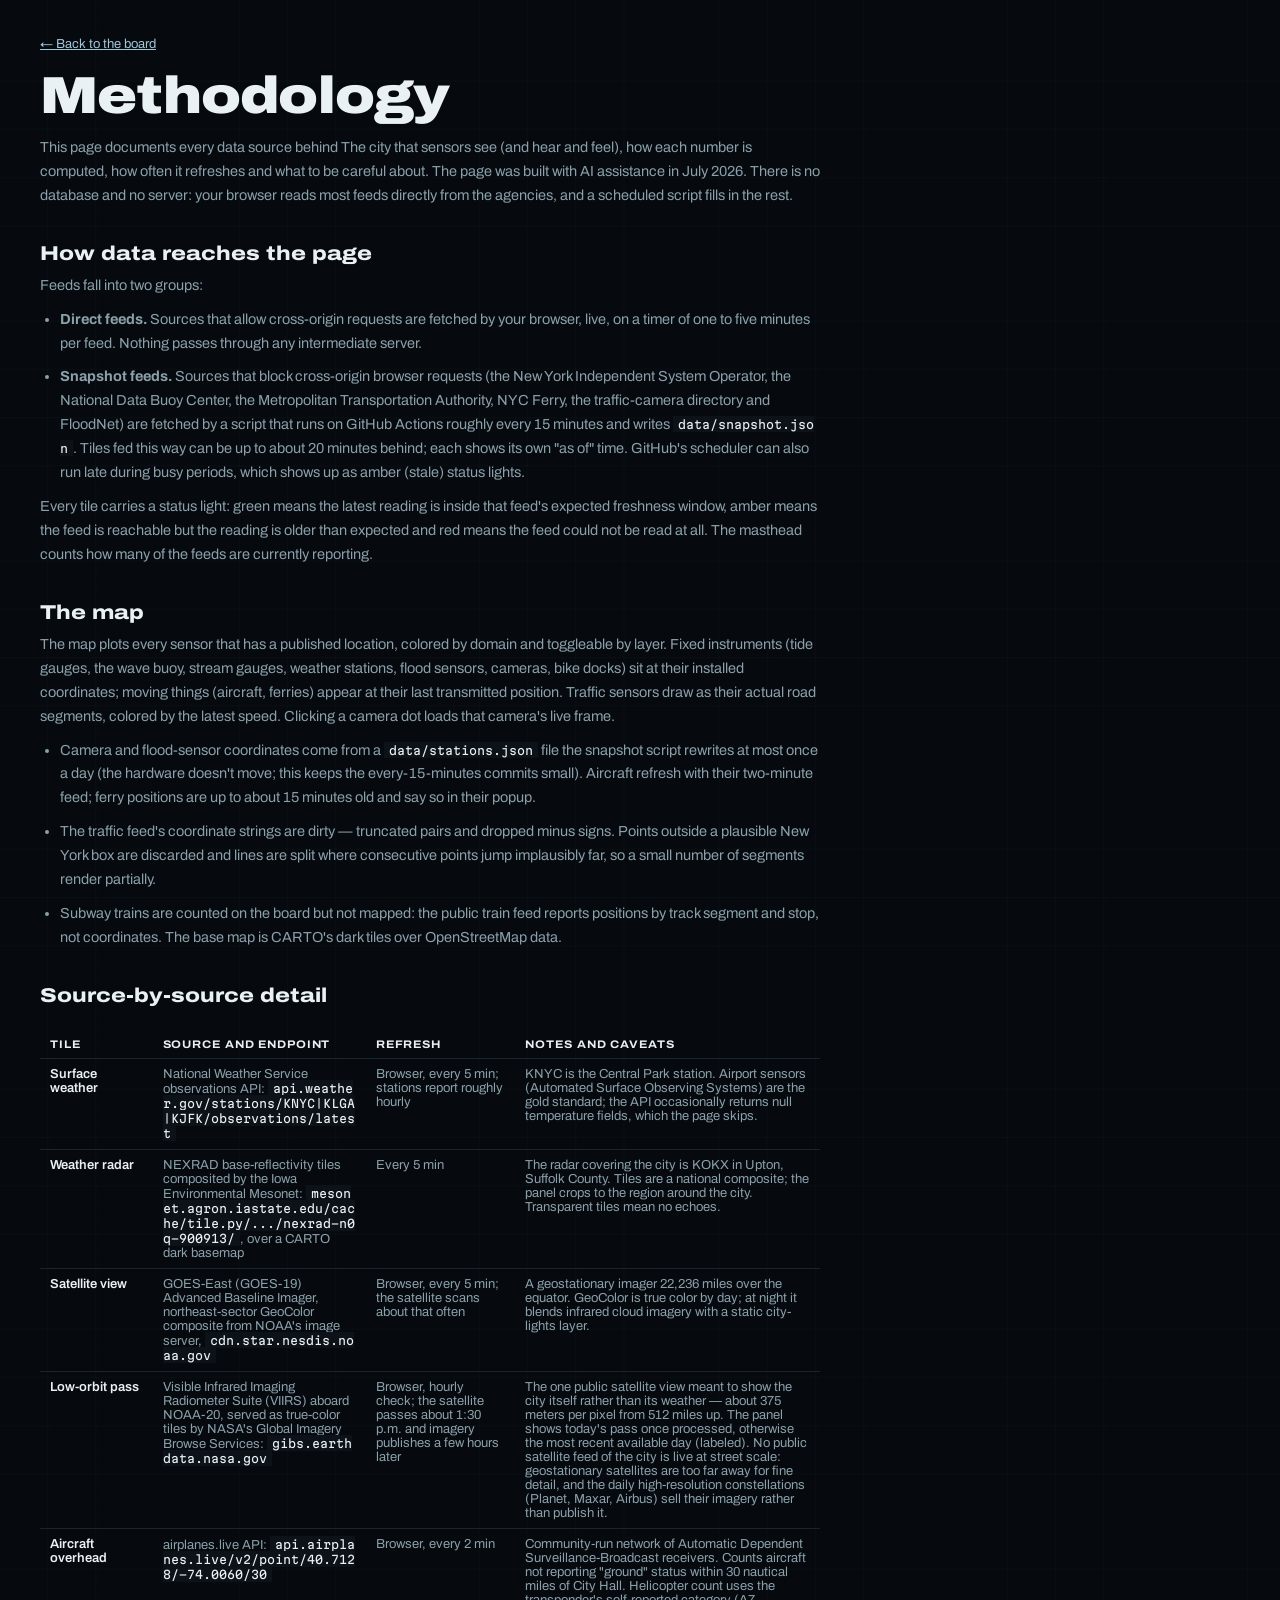
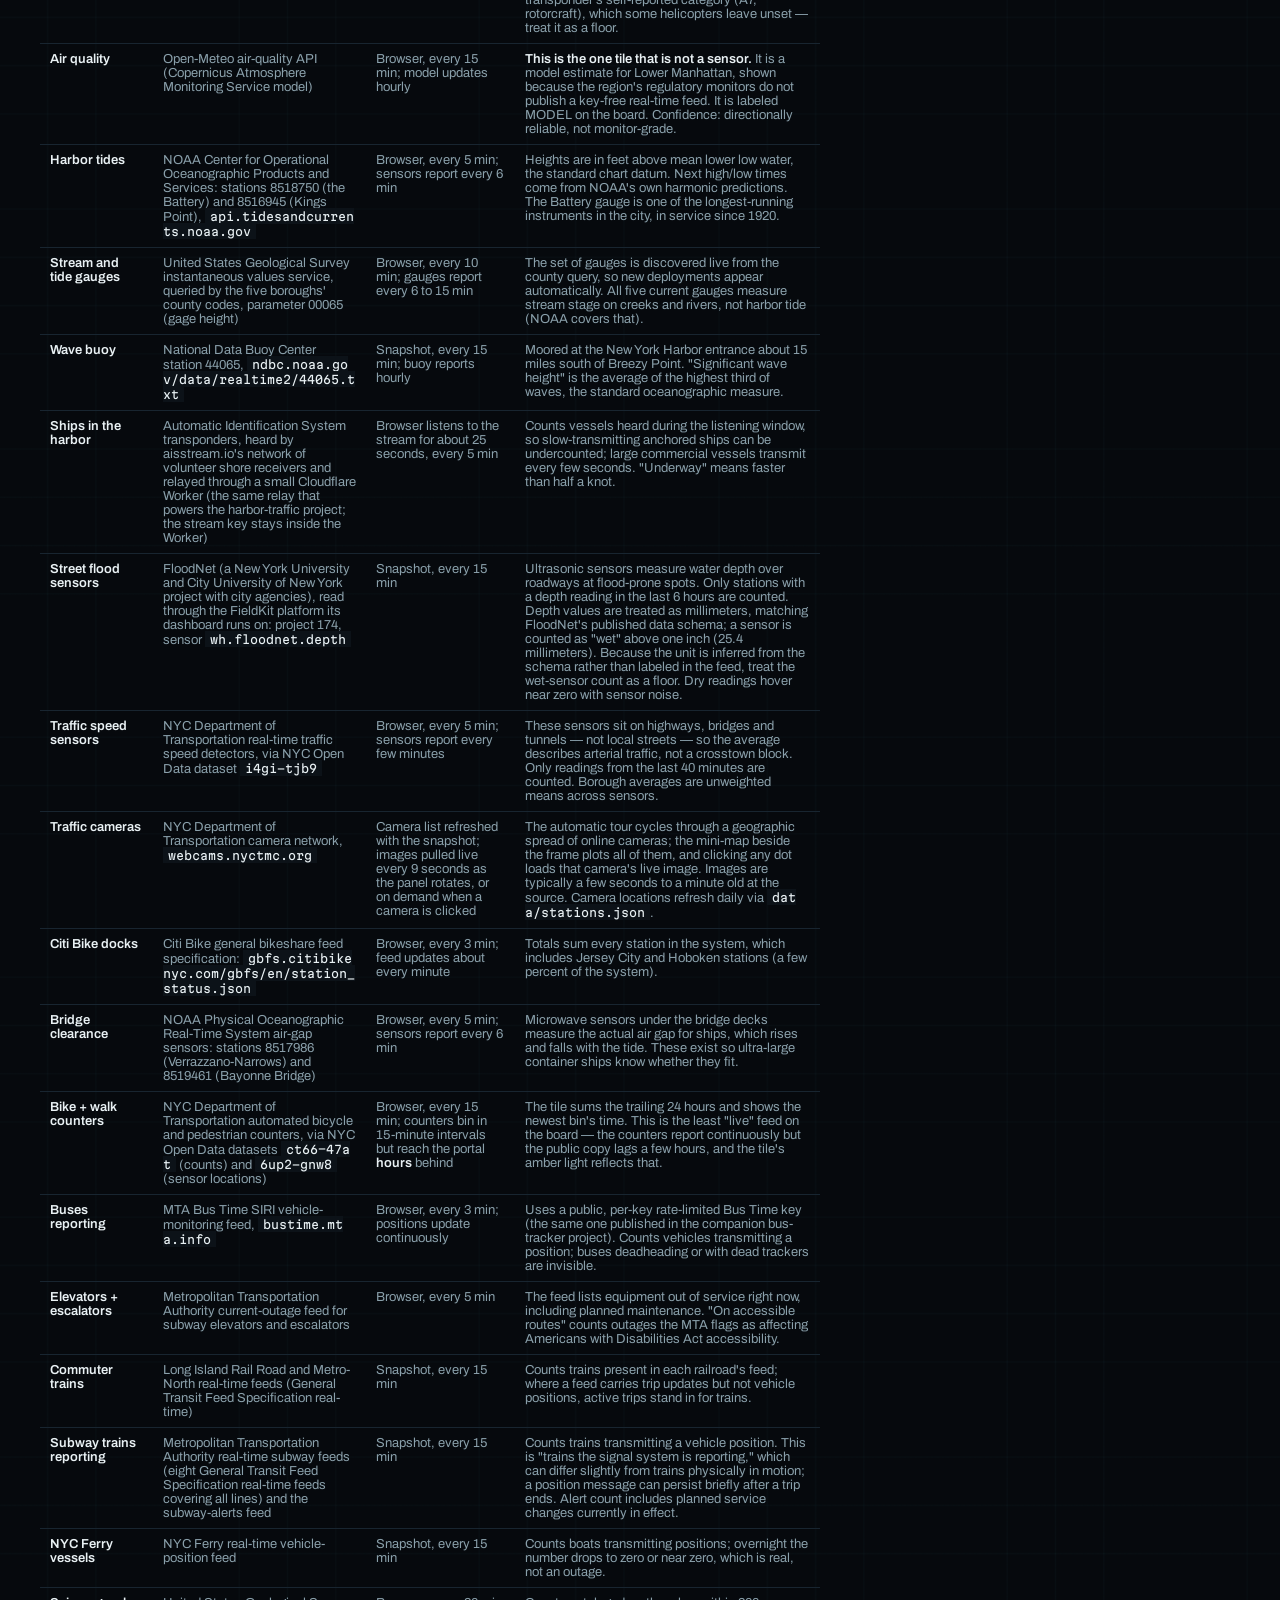
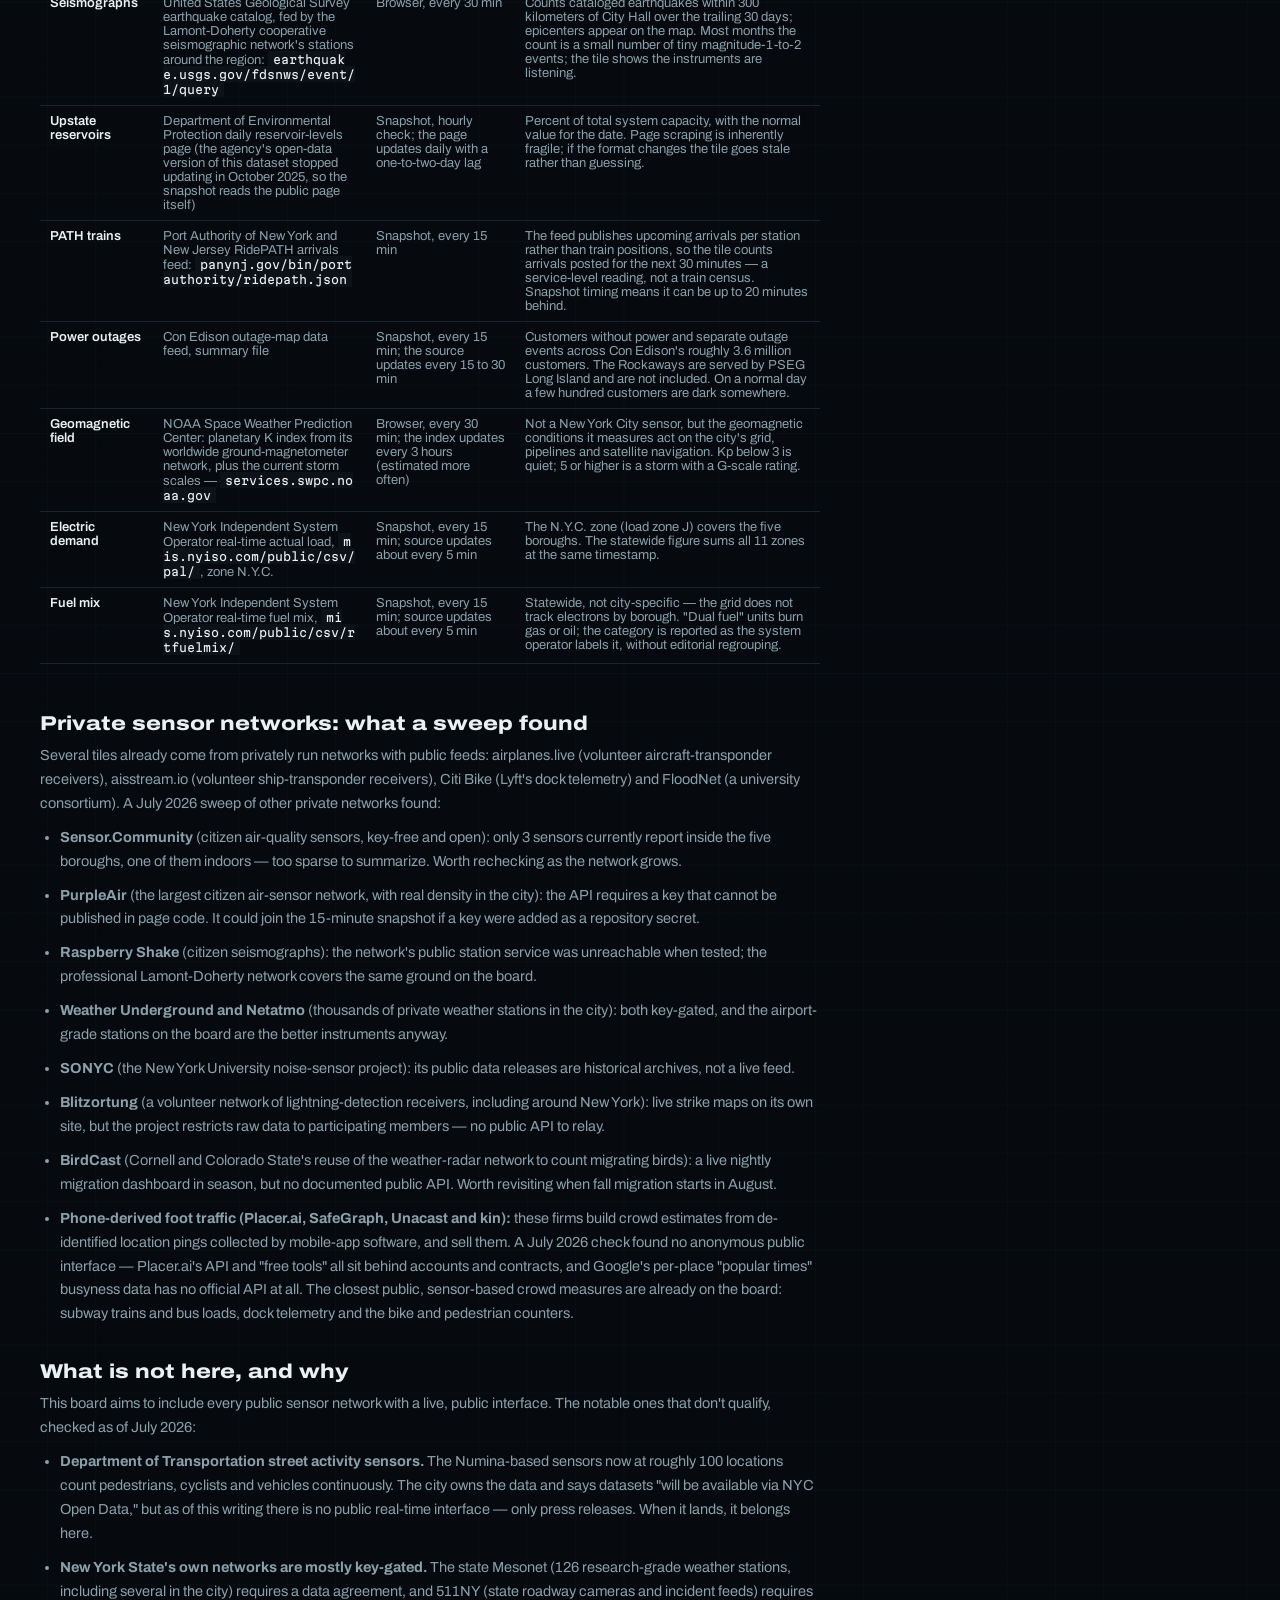
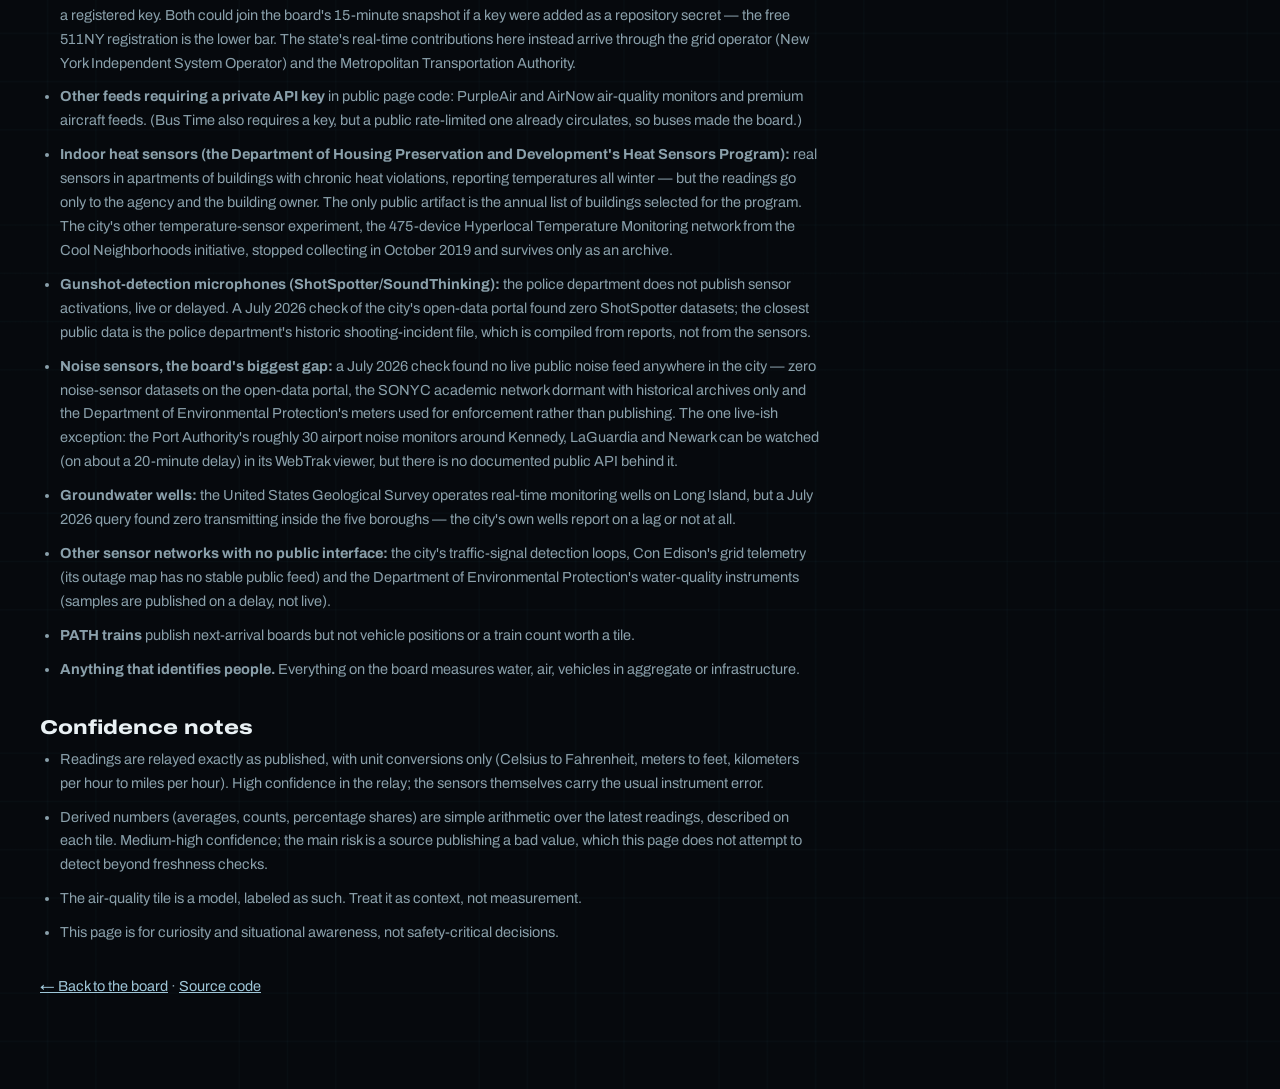
==== commit b639fde6: "Fix factual mismatches in page copy Corrected counts, dates, sources and claims that disagreed with " ====
--- a/methodology.html
+++ b/methodology.html
@@ -236,7 +236,6 @@
   <h2>What is not here, and why</h2>
   <p>This board aims to include every public sensor network with a live, public interface. The notable ones that don't qualify, checked as of July 2026:</p>
   <ul>
-    <li><b>Housing Preservation and Development heat sensors.</b> The city's Heat Sensors Program places hourly indoor-temperature sensors in 50 buildings with chronic heat violations — but the readings go to the agency, owners and tenants only. No public feed exists; only after-the-fact enforcement data reaches the open-data portal.</li>
     <li><b>Department of Transportation street activity sensors.</b> The Numina-based sensors now at roughly 100 locations count pedestrians, cyclists and vehicles continuously. The city owns the data and says datasets "will be available via NYC Open Data," but as of this writing there is no public real-time interface — only press releases. When it lands, it belongs here.</li>
     <li><b>New York State's own networks are mostly key-gated.</b> The state Mesonet (126 research-grade weather stations, including several in the city) requires a data agreement, and 511NY (state roadway cameras and incident feeds) requires a registered key. Both could join the board's 15-minute snapshot if a key were added as a repository secret — the free 511NY registration is the lower bar. The state's real-time contributions here instead arrive through the grid operator (New York Independent System Operator) and the Metropolitan Transportation Authority.</li>
     <li><b>Other feeds requiring a private API key</b> in public page code: PurpleAir and AirNow air-quality monitors and premium aircraft feeds. (Bus Time also requires a key, but a public rate-limited one already circulates, so buses made the board.)</li>
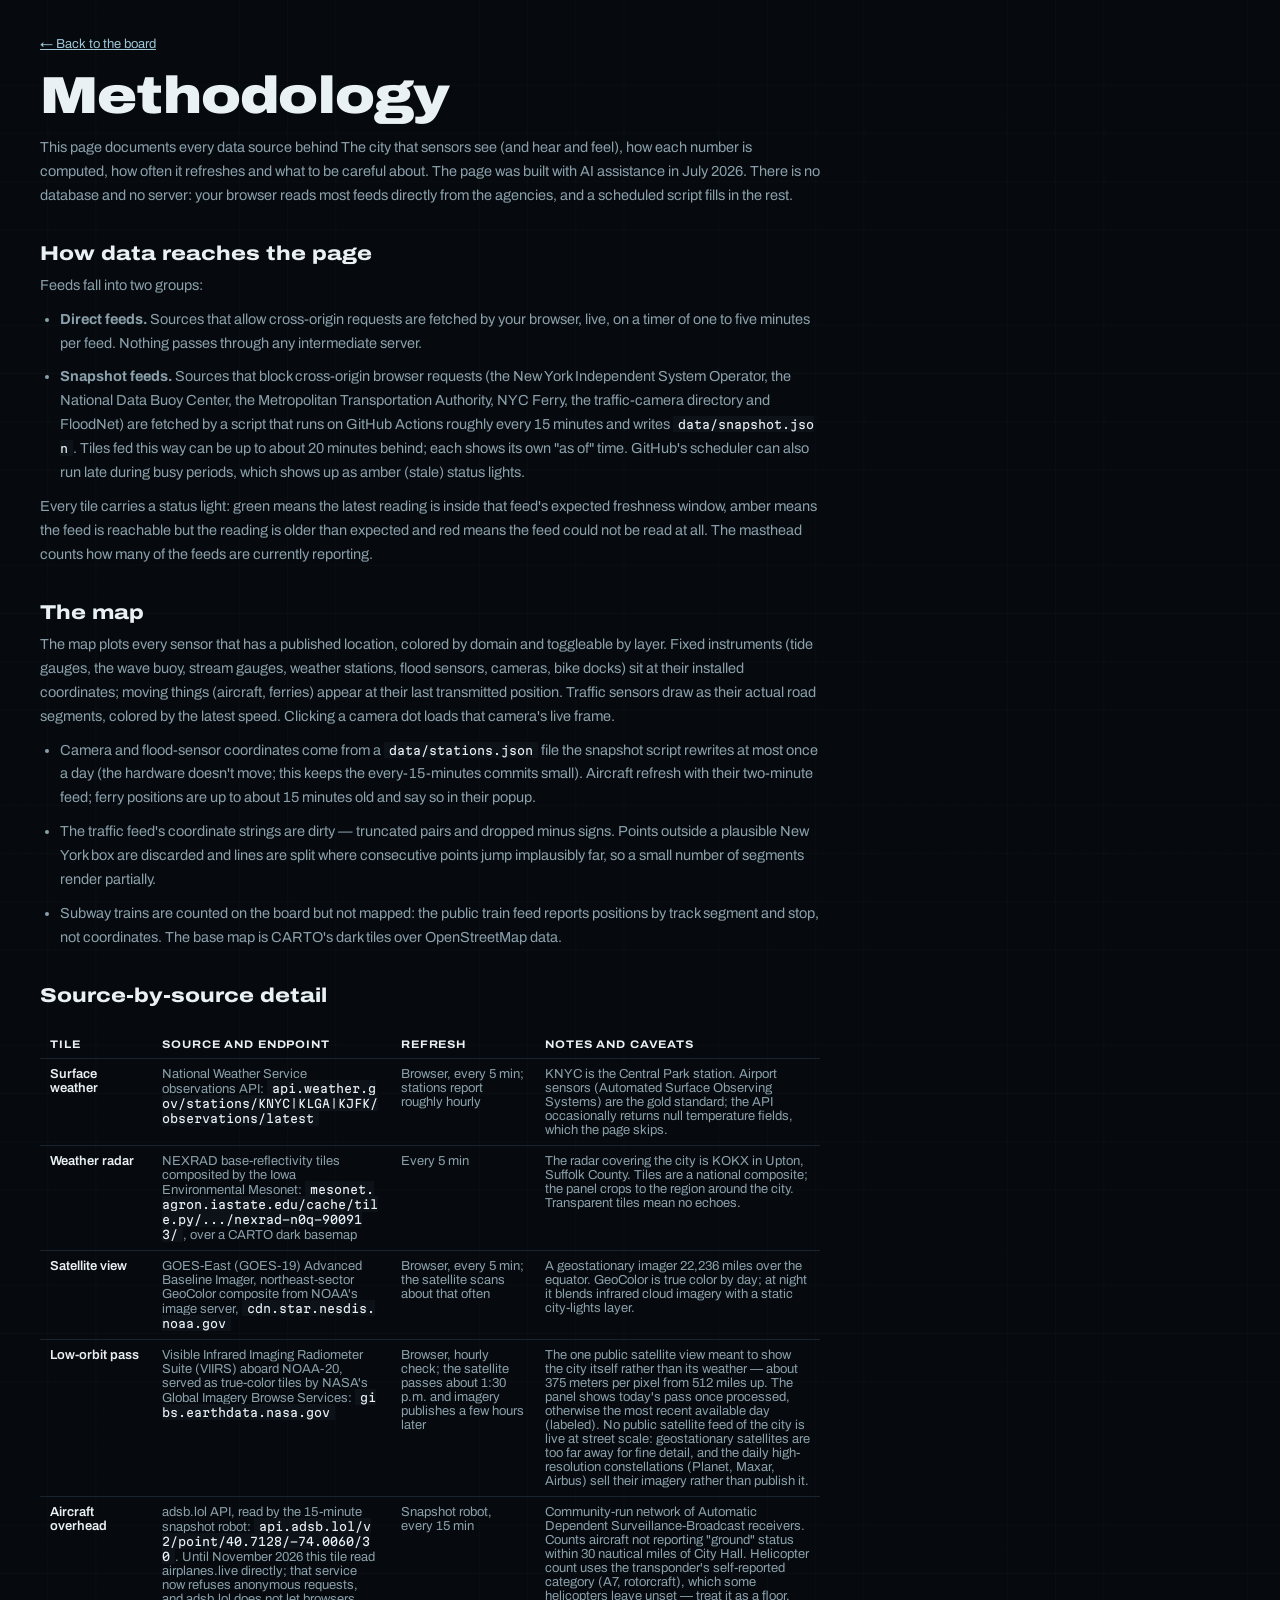
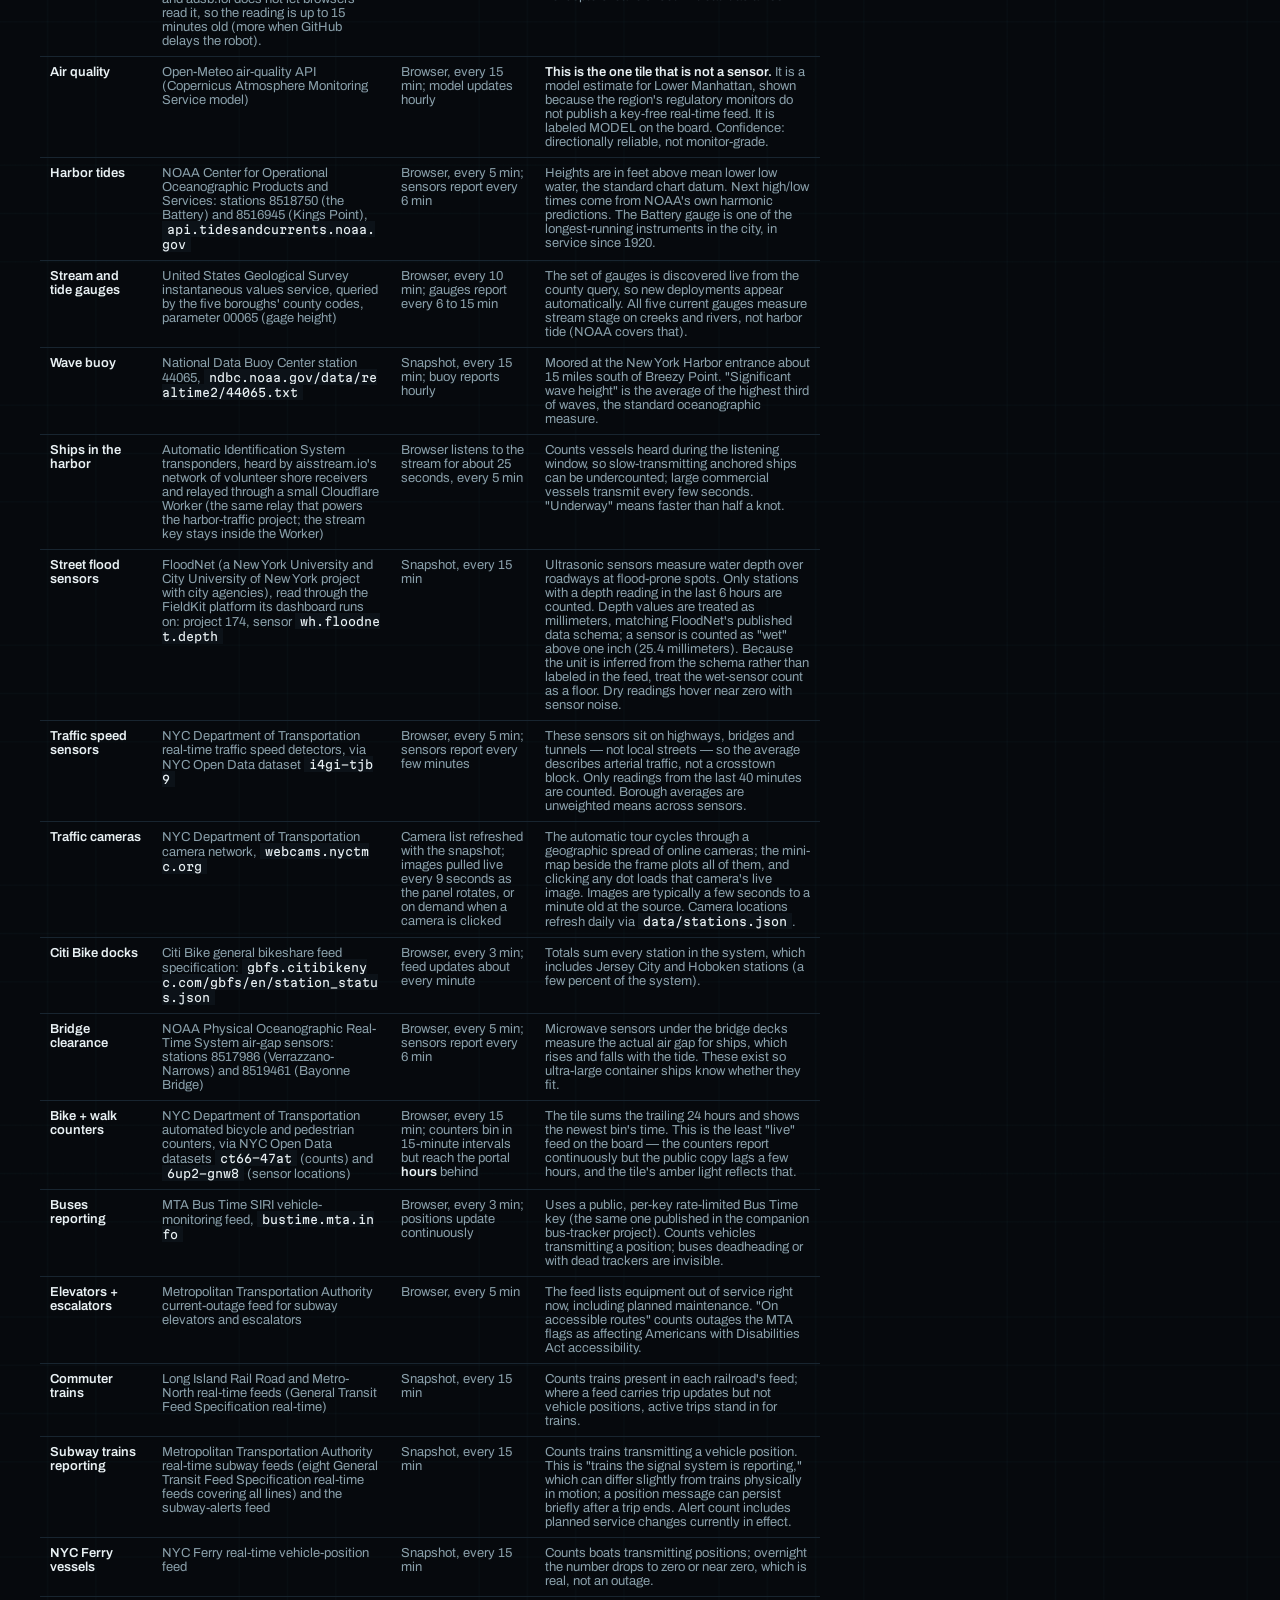
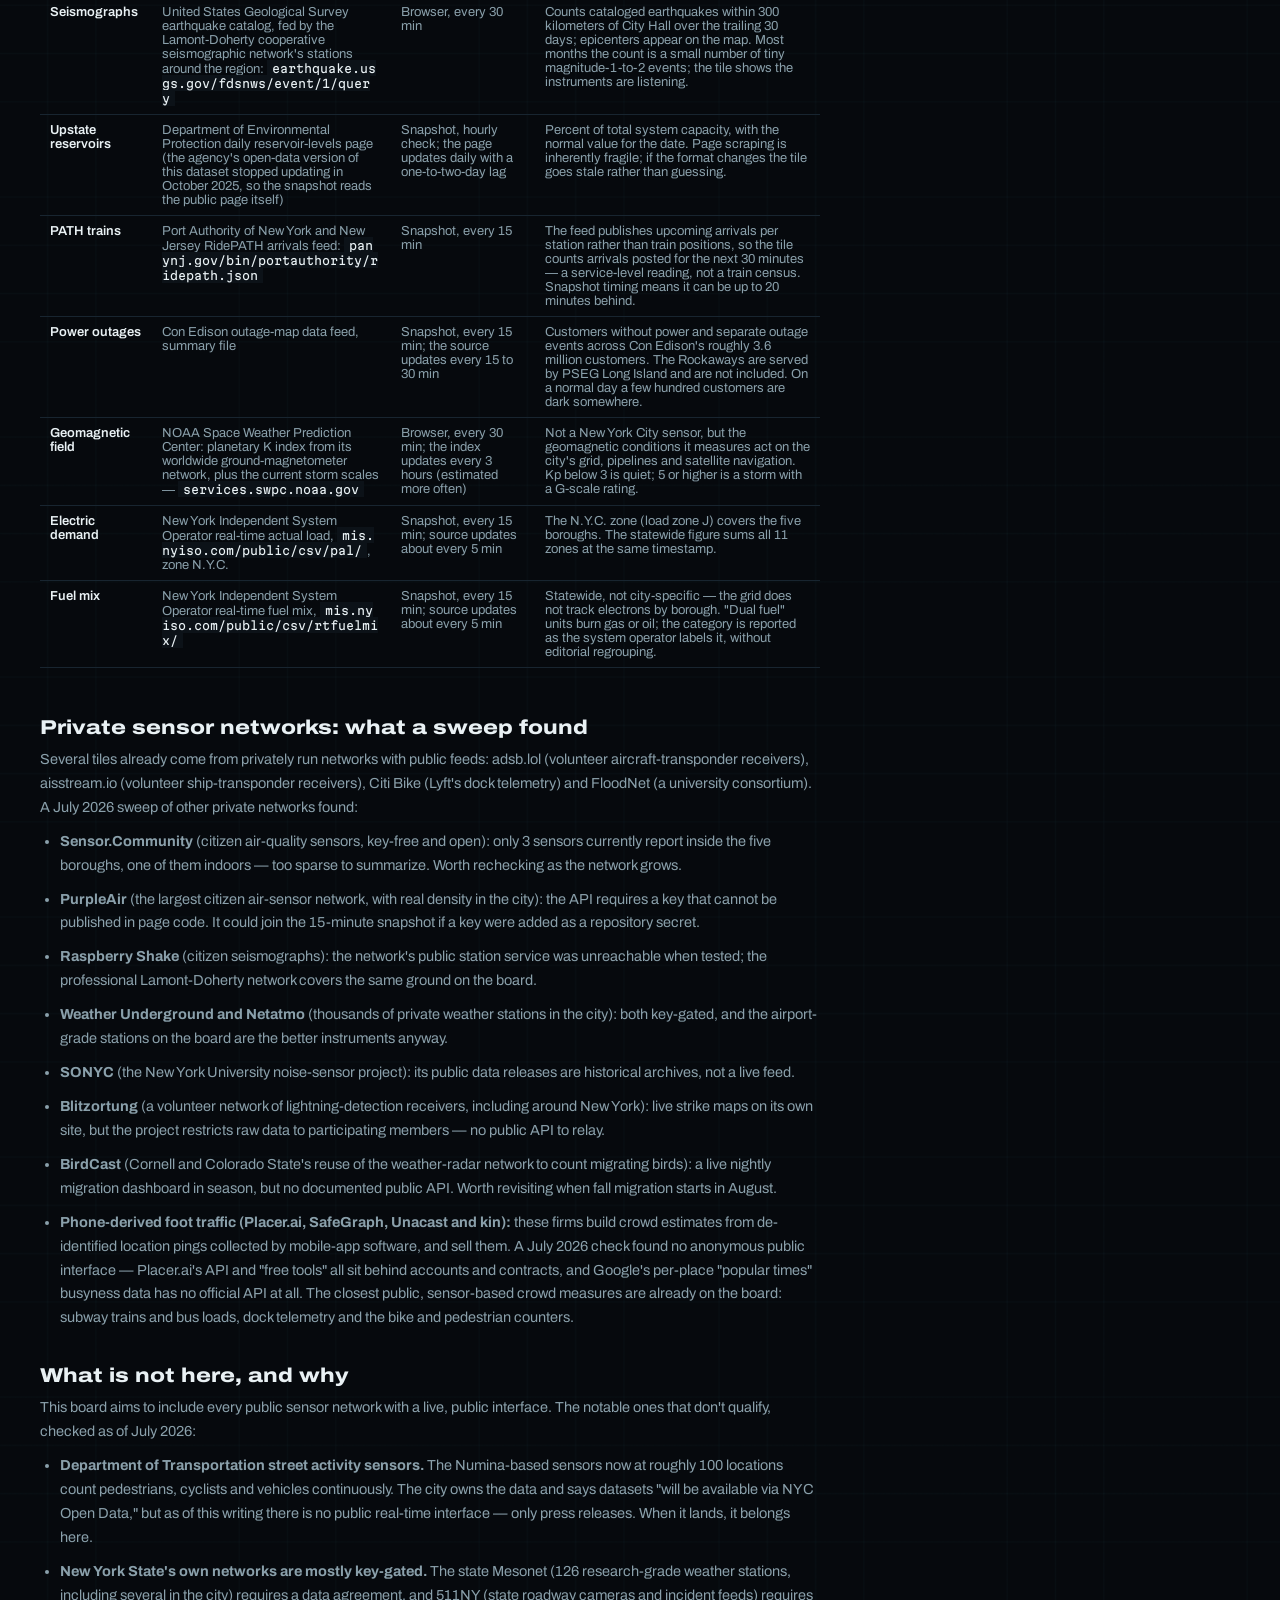
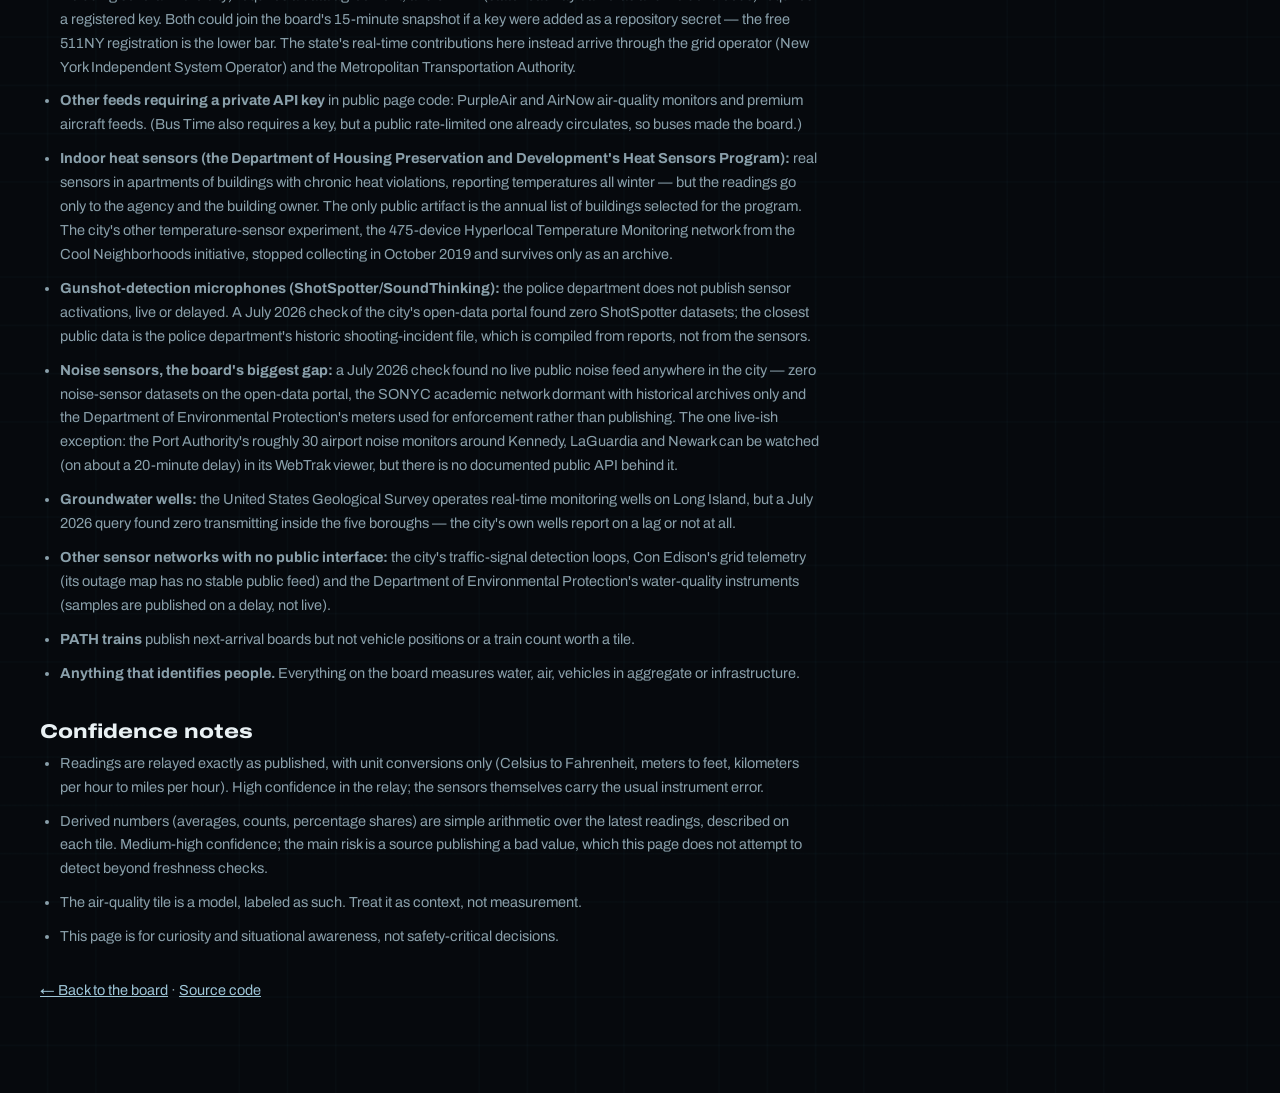
==== commit 533cb336: "Aircraft tile: read adsb.lol through the snapshot robot airplanes.live now refuses anonymous request" ====
--- a/methodology.html
+++ b/methodology.html
@@ -75,8 +75,8 @@
     </tr>
     <tr>
       <td><b>Aircraft overhead</b></td>
-      <td>airplanes.live API: <code>api.airplanes.live/v2/point/40.7128/-74.0060/30</code></td>
-      <td>Browser, every 2 min</td>
+      <td>adsb.lol API, read by the 15-minute snapshot robot: <code>api.adsb.lol/v2/point/40.7128/-74.0060/30</code>. Until November 2026 this tile read airplanes.live directly; that service now refuses anonymous requests, and adsb.lol does not let browsers read it, so the reading is up to 15 minutes old (more when GitHub delays the robot).</td>
+      <td>Snapshot robot, every 15 min</td>
       <td>Community-run network of Automatic Dependent Surveillance-Broadcast receivers. Counts aircraft not reporting "ground" status within 30 nautical miles of City Hall. Helicopter count uses the transponder's self-reported category (A7, rotorcraft), which some helicopters leave unset — treat it as a floor.</td>
     </tr>
     <tr>
@@ -221,7 +221,7 @@
   </div>
 
   <h2>Private sensor networks: what a sweep found</h2>
-  <p>Several tiles already come from privately run networks with public feeds: airplanes.live (volunteer aircraft-transponder receivers), aisstream.io (volunteer ship-transponder receivers), Citi Bike (Lyft's dock telemetry) and FloodNet (a university consortium). A July 2026 sweep of other private networks found:</p>
+  <p>Several tiles already come from privately run networks with public feeds: adsb.lol (volunteer aircraft-transponder receivers), aisstream.io (volunteer ship-transponder receivers), Citi Bike (Lyft's dock telemetry) and FloodNet (a university consortium). A July 2026 sweep of other private networks found:</p>
   <ul>
     <li><b>Sensor.Community</b> (citizen air-quality sensors, key-free and open): only 3 sensors currently report inside the five boroughs, one of them indoors — too sparse to summarize. Worth rechecking as the network grows.</li>
     <li><b>PurpleAir</b> (the largest citizen air-sensor network, with real density in the city): the API requires a key that cannot be published in page code. It could join the 15-minute snapshot if a key were added as a repository secret.</li>
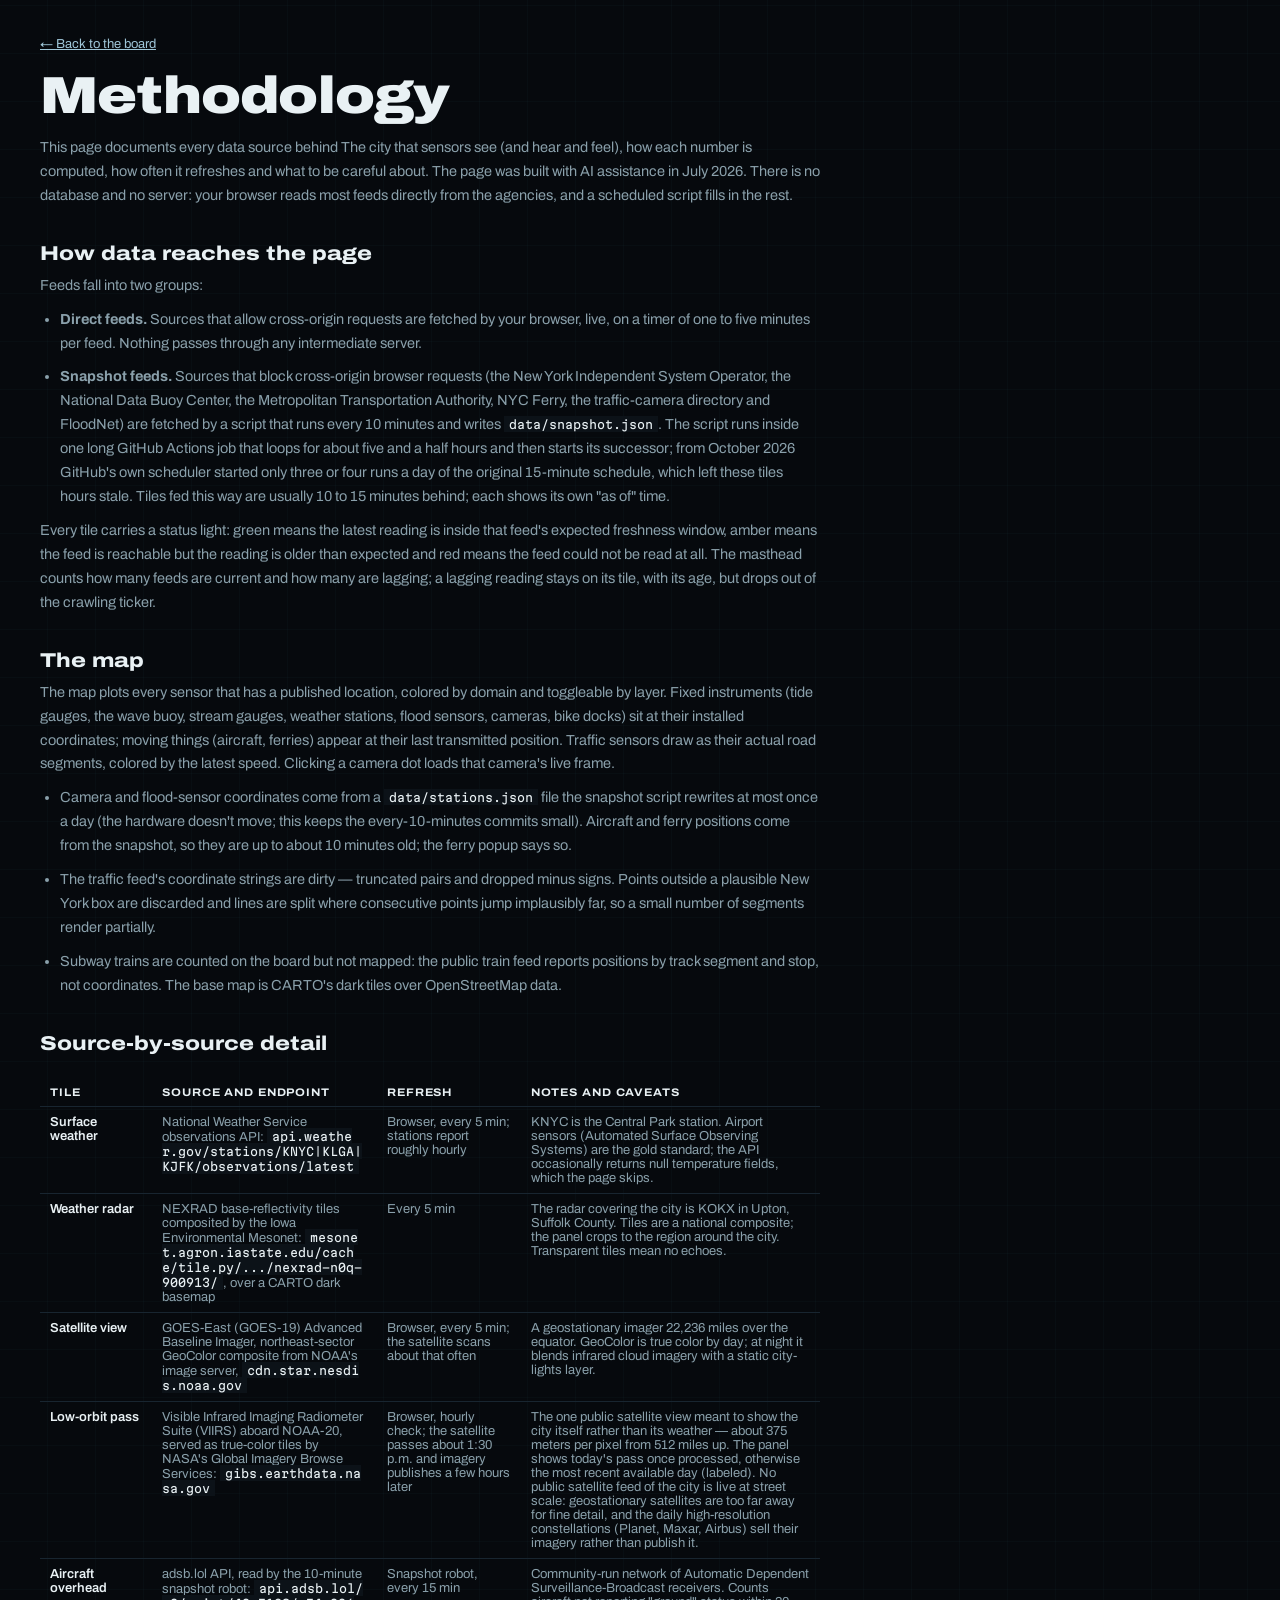
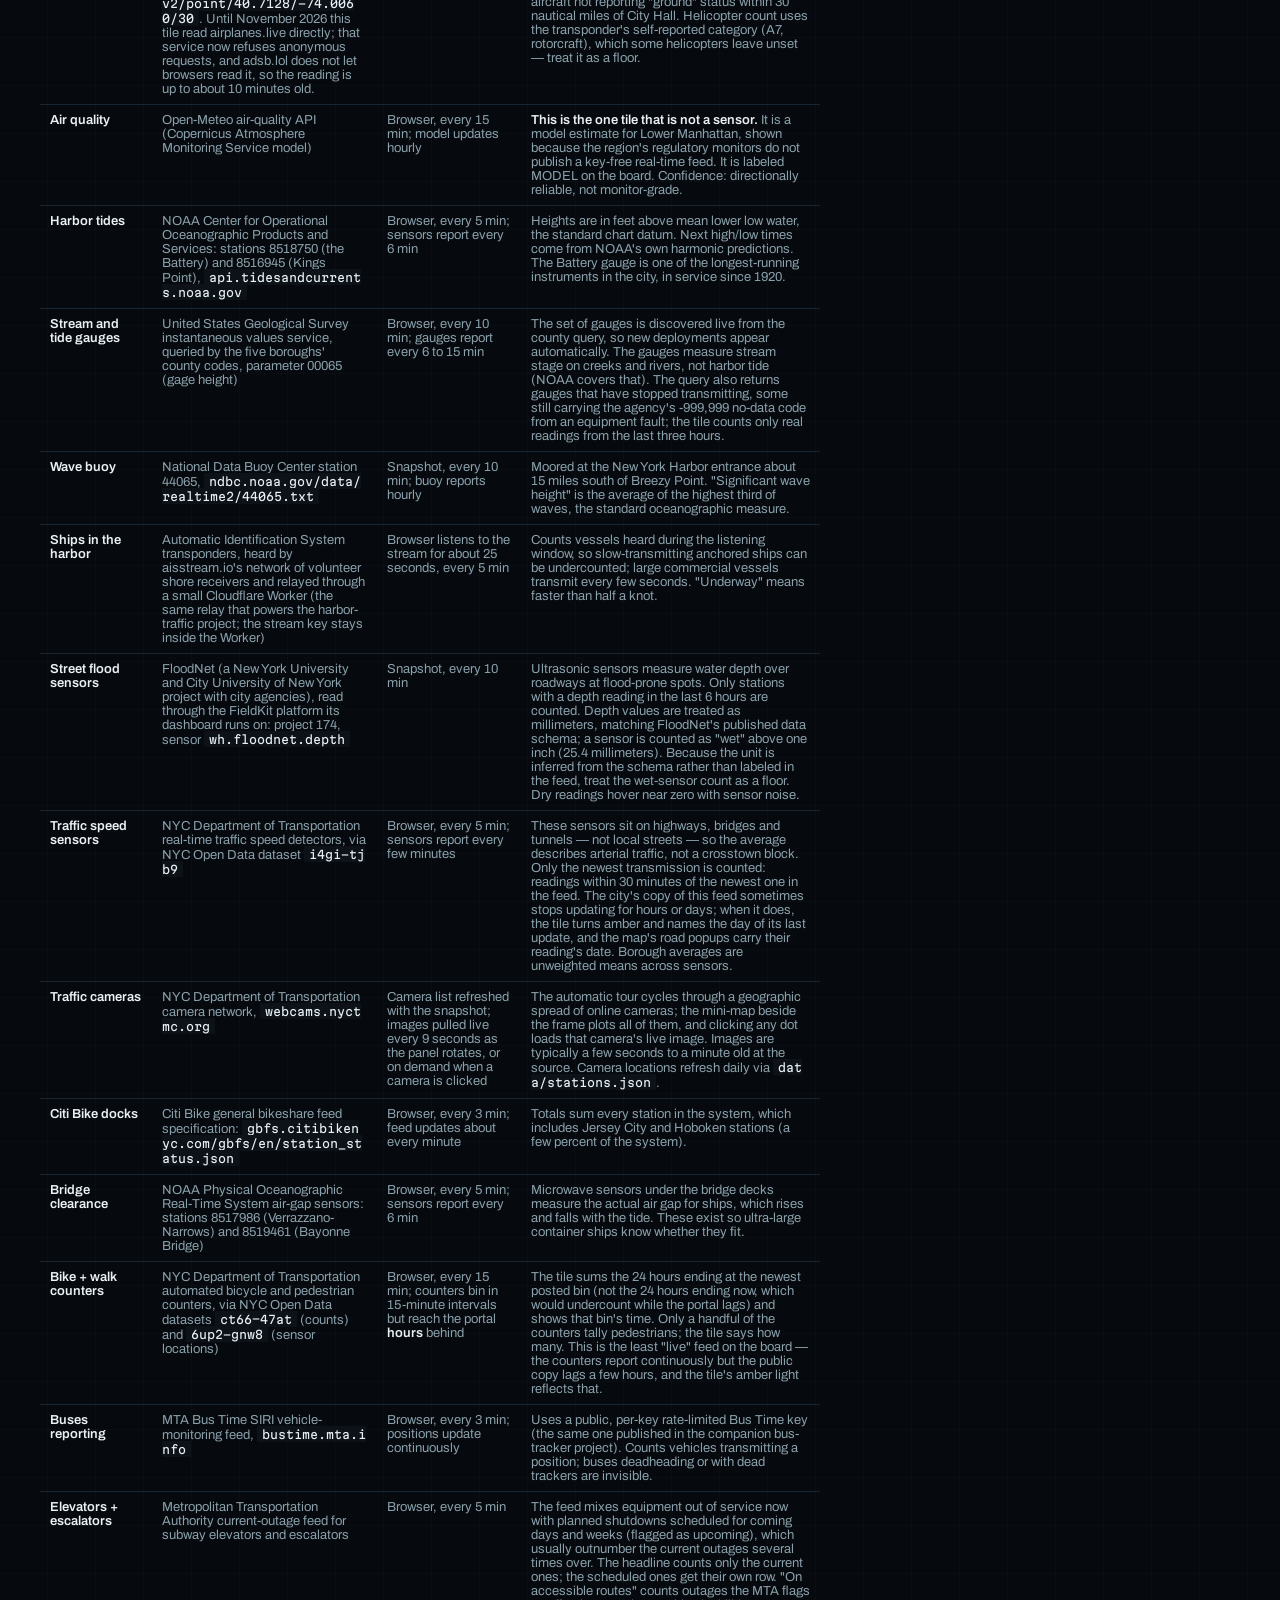
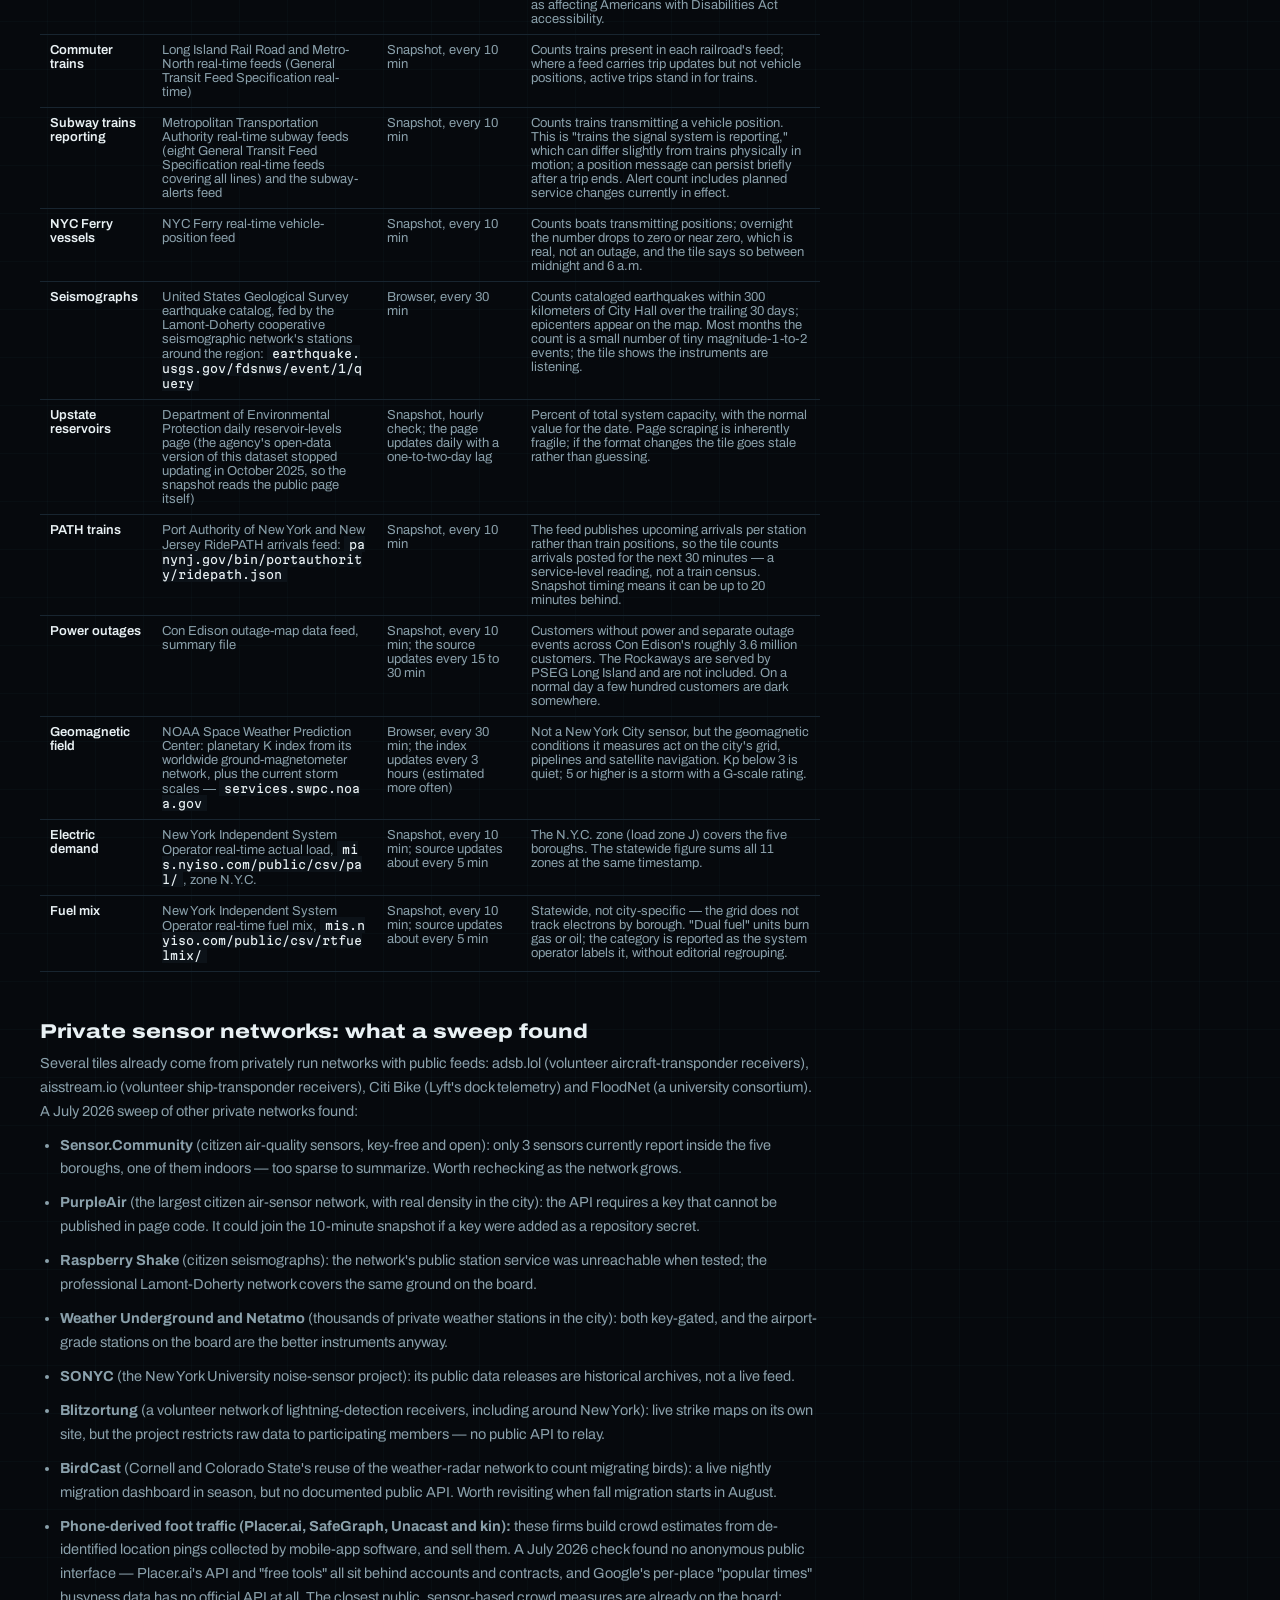
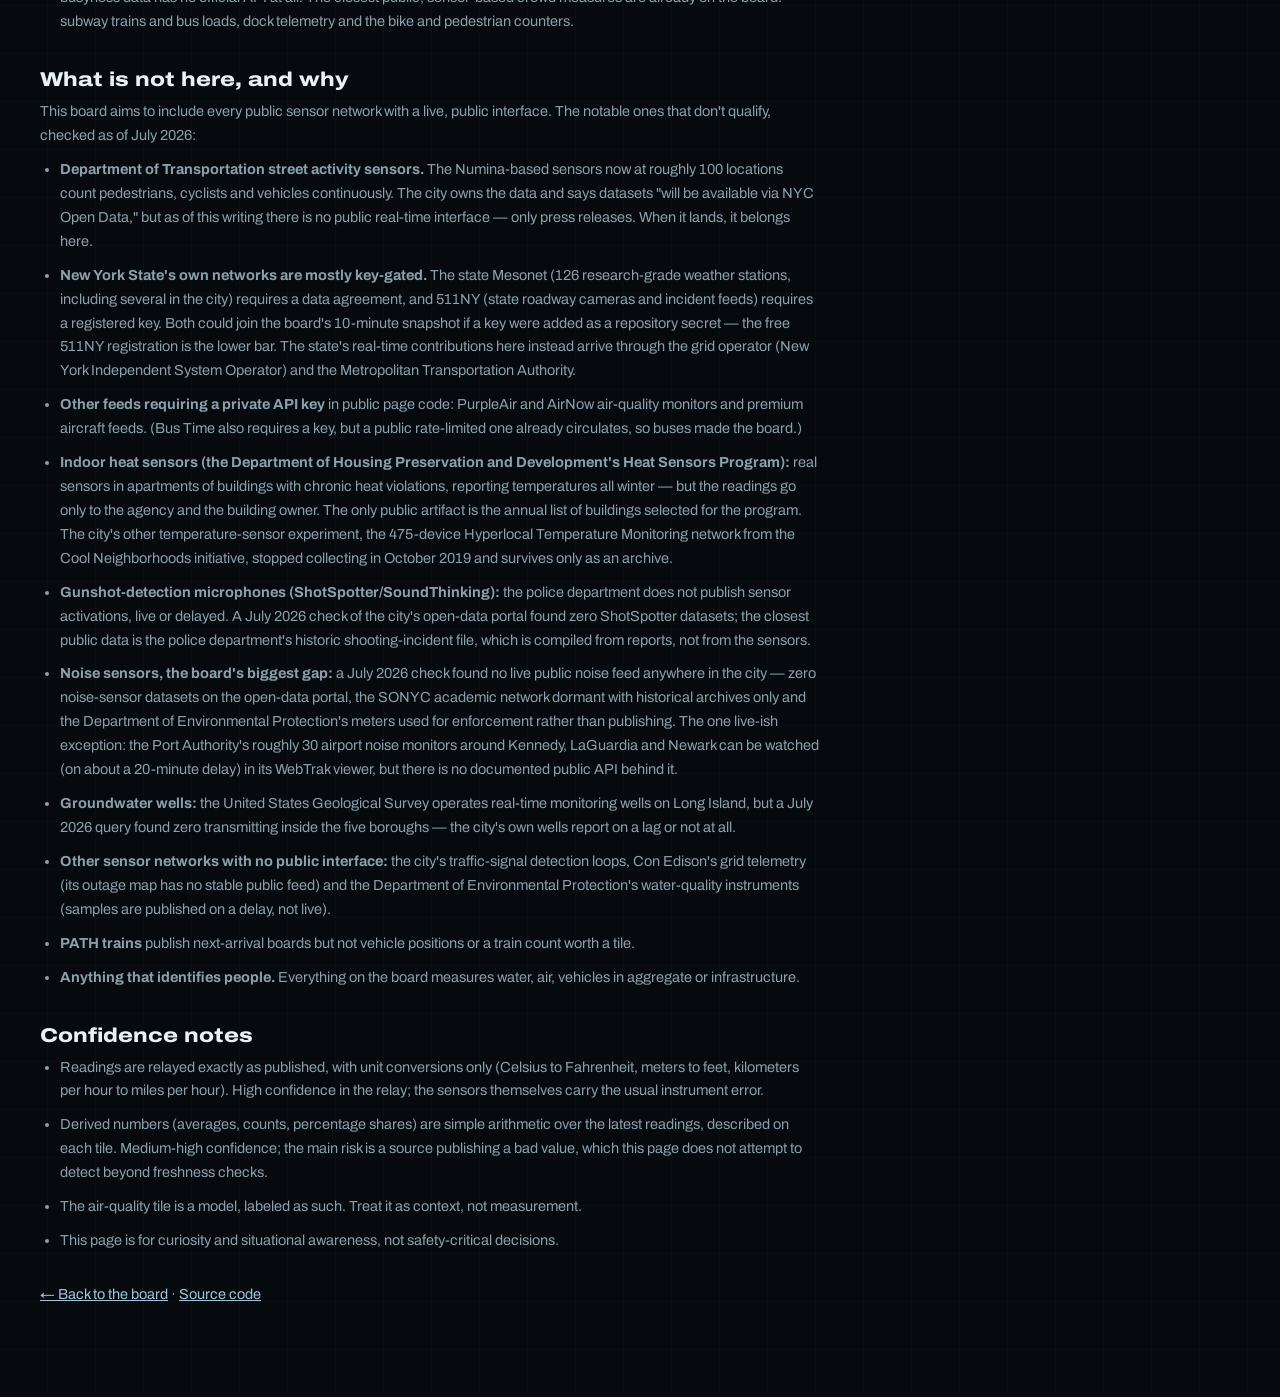
==== commit 4e957295: "Keep the snapshot fresh and fix wrong counts on four tiles GitHub's scheduler has started only three" ====
--- a/methodology.html
+++ b/methodology.html
@@ -33,14 +33,14 @@
   <p>Feeds fall into two groups:</p>
   <ul>
     <li><b>Direct feeds.</b> Sources that allow cross-origin requests are fetched by your browser, live, on a timer of one to five minutes per feed. Nothing passes through any intermediate server.</li>
-    <li><b>Snapshot feeds.</b> Sources that block cross-origin browser requests (the New York Independent System Operator, the National Data Buoy Center, the Metropolitan Transportation Authority, NYC Ferry, the traffic-camera directory and FloodNet) are fetched by a script that runs on GitHub Actions roughly every 15 minutes and writes <code>data/snapshot.json</code>. Tiles fed this way can be up to about 20 minutes behind; each shows its own "as of" time. GitHub's scheduler can also run late during busy periods, which shows up as amber (stale) status lights.</li>
-  </ul>
-  <p>Every tile carries a status light: green means the latest reading is inside that feed's expected freshness window, amber means the feed is reachable but the reading is older than expected and red means the feed could not be read at all. The masthead counts how many of the feeds are currently reporting.</p>
+    <li><b>Snapshot feeds.</b> Sources that block cross-origin browser requests (the New York Independent System Operator, the National Data Buoy Center, the Metropolitan Transportation Authority, NYC Ferry, the traffic-camera directory and FloodNet) are fetched by a script that runs every 10 minutes and writes <code>data/snapshot.json</code>. The script runs inside one long GitHub Actions job that loops for about five and a half hours and then starts its successor; from October 2026 GitHub's own scheduler started only three or four runs a day of the original 15-minute schedule, which left these tiles hours stale. Tiles fed this way are usually 10 to 15 minutes behind; each shows its own "as of" time.</li>
+  </ul>
+  <p>Every tile carries a status light: green means the latest reading is inside that feed's expected freshness window, amber means the feed is reachable but the reading is older than expected and red means the feed could not be read at all. The masthead counts how many feeds are current and how many are lagging; a lagging reading stays on its tile, with its age, but drops out of the crawling ticker.</p>
 
   <h2>The map</h2>
   <p>The map plots every sensor that has a published location, colored by domain and toggleable by layer. Fixed instruments (tide gauges, the wave buoy, stream gauges, weather stations, flood sensors, cameras, bike docks) sit at their installed coordinates; moving things (aircraft, ferries) appear at their last transmitted position. Traffic sensors draw as their actual road segments, colored by the latest speed. Clicking a camera dot loads that camera's live frame.</p>
   <ul>
-    <li>Camera and flood-sensor coordinates come from a <code>data/stations.json</code> file the snapshot script rewrites at most once a day (the hardware doesn't move; this keeps the every-15-minutes commits small). Aircraft refresh with their two-minute feed; ferry positions are up to about 15 minutes old and say so in their popup.</li>
+    <li>Camera and flood-sensor coordinates come from a <code>data/stations.json</code> file the snapshot script rewrites at most once a day (the hardware doesn't move; this keeps the every-10-minutes commits small). Aircraft and ferry positions come from the snapshot, so they are up to about 10 minutes old; the ferry popup says so.</li>
     <li>The traffic feed's coordinate strings are dirty — truncated pairs and dropped minus signs. Points outside a plausible New York box are discarded and lines are split where consecutive points jump implausibly far, so a small number of segments render partially.</li>
     <li>Subway trains are counted on the board but not mapped: the public train feed reports positions by track segment and stop, not coordinates. The base map is CARTO's dark tiles over OpenStreetMap data.</li>
   </ul>
@@ -75,7 +75,7 @@
     </tr>
     <tr>
       <td><b>Aircraft overhead</b></td>
-      <td>adsb.lol API, read by the 15-minute snapshot robot: <code>api.adsb.lol/v2/point/40.7128/-74.0060/30</code>. Until November 2026 this tile read airplanes.live directly; that service now refuses anonymous requests, and adsb.lol does not let browsers read it, so the reading is up to 15 minutes old (more when GitHub delays the robot).</td>
+      <td>adsb.lol API, read by the 10-minute snapshot robot: <code>api.adsb.lol/v2/point/40.7128/-74.0060/30</code>. Until November 2026 this tile read airplanes.live directly; that service now refuses anonymous requests, and adsb.lol does not let browsers read it, so the reading is up to about 10 minutes old.</td>
       <td>Snapshot robot, every 15 min</td>
       <td>Community-run network of Automatic Dependent Surveillance-Broadcast receivers. Counts aircraft not reporting "ground" status within 30 nautical miles of City Hall. Helicopter count uses the transponder's self-reported category (A7, rotorcraft), which some helicopters leave unset — treat it as a floor.</td>
     </tr>
@@ -95,12 +95,12 @@
       <td><b>Stream and tide gauges</b></td>
       <td>United States Geological Survey instantaneous values service, queried by the five boroughs' county codes, parameter 00065 (gage height)</td>
       <td>Browser, every 10 min; gauges report every 6 to 15 min</td>
-      <td>The set of gauges is discovered live from the county query, so new deployments appear automatically. All five current gauges measure stream stage on creeks and rivers, not harbor tide (NOAA covers that).</td>
+      <td>The set of gauges is discovered live from the county query, so new deployments appear automatically. The gauges measure stream stage on creeks and rivers, not harbor tide (NOAA covers that). The query also returns gauges that have stopped transmitting, some still carrying the agency's -999,999 no-data code from an equipment fault; the tile counts only real readings from the last three hours.</td>
     </tr>
     <tr>
       <td><b>Wave buoy</b></td>
       <td>National Data Buoy Center station 44065, <code>ndbc.noaa.gov/data/realtime2/44065.txt</code></td>
-      <td>Snapshot, every 15 min; buoy reports hourly</td>
+      <td>Snapshot, every 10 min; buoy reports hourly</td>
       <td>Moored at the New York Harbor entrance about 15 miles south of Breezy Point. "Significant wave height" is the average of the highest third of waves, the standard oceanographic measure.</td>
     </tr>
     <tr>
@@ -112,14 +112,14 @@
     <tr>
       <td><b>Street flood sensors</b></td>
       <td>FloodNet (a New York University and City University of New York project with city agencies), read through the FieldKit platform its dashboard runs on: project 174, sensor <code>wh.floodnet.depth</code></td>
-      <td>Snapshot, every 15 min</td>
+      <td>Snapshot, every 10 min</td>
       <td>Ultrasonic sensors measure water depth over roadways at flood-prone spots. Only stations with a depth reading in the last 6 hours are counted. Depth values are treated as millimeters, matching FloodNet's published data schema; a sensor is counted as "wet" above one inch (25.4 millimeters). Because the unit is inferred from the schema rather than labeled in the feed, treat the wet-sensor count as a floor. Dry readings hover near zero with sensor noise.</td>
     </tr>
     <tr>
       <td><b>Traffic speed sensors</b></td>
       <td>NYC Department of Transportation real-time traffic speed detectors, via NYC Open Data dataset <code>i4gi-tjb9</code></td>
       <td>Browser, every 5 min; sensors report every few minutes</td>
-      <td>These sensors sit on highways, bridges and tunnels — not local streets — so the average describes arterial traffic, not a crosstown block. Only readings from the last 40 minutes are counted. Borough averages are unweighted means across sensors.</td>
+      <td>These sensors sit on highways, bridges and tunnels — not local streets — so the average describes arterial traffic, not a crosstown block. Only the newest transmission is counted: readings within 30 minutes of the newest one in the feed. The city's copy of this feed sometimes stops updating for hours or days; when it does, the tile turns amber and names the day of its last update, and the map's road popups carry their reading's date. Borough averages are unweighted means across sensors.</td>
     </tr>
     <tr>
       <td><b>Traffic cameras</b></td>
@@ -143,7 +143,7 @@
       <td><b>Bike + walk counters</b></td>
       <td>NYC Department of Transportation automated bicycle and pedestrian counters, via NYC Open Data datasets <code>ct66-47at</code> (counts) and <code>6up2-gnw8</code> (sensor locations)</td>
       <td>Browser, every 15 min; counters bin in 15-minute intervals but reach the portal <b>hours</b> behind</td>
-      <td>The tile sums the trailing 24 hours and shows the newest bin's time. This is the least "live" feed on the board — the counters report continuously but the public copy lags a few hours, and the tile's amber light reflects that.</td>
+      <td>The tile sums the 24 hours ending at the newest posted bin (not the 24 hours ending now, which would undercount while the portal lags) and shows that bin's time. Only a handful of the counters tally pedestrians; the tile says how many. This is the least "live" feed on the board — the counters report continuously but the public copy lags a few hours, and the tile's amber light reflects that.</td>
     </tr>
     <tr>
       <td><b>Buses reporting</b></td>
@@ -155,25 +155,25 @@
       <td><b>Elevators + escalators</b></td>
       <td>Metropolitan Transportation Authority current-outage feed for subway elevators and escalators</td>
       <td>Browser, every 5 min</td>
-      <td>The feed lists equipment out of service right now, including planned maintenance. "On accessible routes" counts outages the MTA flags as affecting Americans with Disabilities Act accessibility.</td>
+      <td>The feed mixes equipment out of service now with planned shutdowns scheduled for coming days and weeks (flagged as upcoming), which usually outnumber the current outages several times over. The headline counts only the current ones; the scheduled ones get their own row. "On accessible routes" counts outages the MTA flags as affecting Americans with Disabilities Act accessibility.</td>
     </tr>
     <tr>
       <td><b>Commuter trains</b></td>
       <td>Long Island Rail Road and Metro-North real-time feeds (General Transit Feed Specification real-time)</td>
-      <td>Snapshot, every 15 min</td>
+      <td>Snapshot, every 10 min</td>
       <td>Counts trains present in each railroad's feed; where a feed carries trip updates but not vehicle positions, active trips stand in for trains.</td>
     </tr>
     <tr>
       <td><b>Subway trains reporting</b></td>
       <td>Metropolitan Transportation Authority real-time subway feeds (eight General Transit Feed Specification real-time feeds covering all lines) and the subway-alerts feed</td>
-      <td>Snapshot, every 15 min</td>
+      <td>Snapshot, every 10 min</td>
       <td>Counts trains transmitting a vehicle position. This is "trains the signal system is reporting," which can differ slightly from trains physically in motion; a position message can persist briefly after a trip ends. Alert count includes planned service changes currently in effect.</td>
     </tr>
     <tr>
       <td><b>NYC Ferry vessels</b></td>
       <td>NYC Ferry real-time vehicle-position feed</td>
-      <td>Snapshot, every 15 min</td>
-      <td>Counts boats transmitting positions; overnight the number drops to zero or near zero, which is real, not an outage.</td>
+      <td>Snapshot, every 10 min</td>
+      <td>Counts boats transmitting positions; overnight the number drops to zero or near zero, which is real, not an outage, and the tile says so between midnight and 6 a.m.</td>
     </tr>
     <tr>
       <td><b>Seismographs</b></td>
@@ -190,13 +190,13 @@
     <tr>
       <td><b>PATH trains</b></td>
       <td>Port Authority of New York and New Jersey RidePATH arrivals feed: <code>panynj.gov/bin/portauthority/ridepath.json</code></td>
-      <td>Snapshot, every 15 min</td>
+      <td>Snapshot, every 10 min</td>
       <td>The feed publishes upcoming arrivals per station rather than train positions, so the tile counts arrivals posted for the next 30 minutes — a service-level reading, not a train census. Snapshot timing means it can be up to 20 minutes behind.</td>
     </tr>
     <tr>
       <td><b>Power outages</b></td>
       <td>Con Edison outage-map data feed, summary file</td>
-      <td>Snapshot, every 15 min; the source updates every 15 to 30 min</td>
+      <td>Snapshot, every 10 min; the source updates every 15 to 30 min</td>
       <td>Customers without power and separate outage events across Con Edison's roughly 3.6 million customers. The Rockaways are served by PSEG Long Island and are not included. On a normal day a few hundred customers are dark somewhere.</td>
     </tr>
     <tr>
@@ -208,13 +208,13 @@
     <tr>
       <td><b>Electric demand</b></td>
       <td>New York Independent System Operator real-time actual load, <code>mis.nyiso.com/public/csv/pal/</code>, zone N.Y.C.</td>
-      <td>Snapshot, every 15 min; source updates about every 5 min</td>
+      <td>Snapshot, every 10 min; source updates about every 5 min</td>
       <td>The N.Y.C. zone (load zone J) covers the five boroughs. The statewide figure sums all 11 zones at the same timestamp.</td>
     </tr>
     <tr>
       <td><b>Fuel mix</b></td>
       <td>New York Independent System Operator real-time fuel mix, <code>mis.nyiso.com/public/csv/rtfuelmix/</code></td>
-      <td>Snapshot, every 15 min; source updates about every 5 min</td>
+      <td>Snapshot, every 10 min; source updates about every 5 min</td>
       <td>Statewide, not city-specific — the grid does not track electrons by borough. "Dual fuel" units burn gas or oil; the category is reported as the system operator labels it, without editorial regrouping.</td>
     </tr>
   </table>
@@ -224,7 +224,7 @@
   <p>Several tiles already come from privately run networks with public feeds: adsb.lol (volunteer aircraft-transponder receivers), aisstream.io (volunteer ship-transponder receivers), Citi Bike (Lyft's dock telemetry) and FloodNet (a university consortium). A July 2026 sweep of other private networks found:</p>
   <ul>
     <li><b>Sensor.Community</b> (citizen air-quality sensors, key-free and open): only 3 sensors currently report inside the five boroughs, one of them indoors — too sparse to summarize. Worth rechecking as the network grows.</li>
-    <li><b>PurpleAir</b> (the largest citizen air-sensor network, with real density in the city): the API requires a key that cannot be published in page code. It could join the 15-minute snapshot if a key were added as a repository secret.</li>
+    <li><b>PurpleAir</b> (the largest citizen air-sensor network, with real density in the city): the API requires a key that cannot be published in page code. It could join the 10-minute snapshot if a key were added as a repository secret.</li>
     <li><b>Raspberry Shake</b> (citizen seismographs): the network's public station service was unreachable when tested; the professional Lamont-Doherty network covers the same ground on the board.</li>
     <li><b>Weather Underground and Netatmo</b> (thousands of private weather stations in the city): both key-gated, and the airport-grade stations on the board are the better instruments anyway.</li>
     <li><b>SONYC</b> (the New York University noise-sensor project): its public data releases are historical archives, not a live feed.</li>
@@ -237,7 +237,7 @@
   <p>This board aims to include every public sensor network with a live, public interface. The notable ones that don't qualify, checked as of July 2026:</p>
   <ul>
     <li><b>Department of Transportation street activity sensors.</b> The Numina-based sensors now at roughly 100 locations count pedestrians, cyclists and vehicles continuously. The city owns the data and says datasets "will be available via NYC Open Data," but as of this writing there is no public real-time interface — only press releases. When it lands, it belongs here.</li>
-    <li><b>New York State's own networks are mostly key-gated.</b> The state Mesonet (126 research-grade weather stations, including several in the city) requires a data agreement, and 511NY (state roadway cameras and incident feeds) requires a registered key. Both could join the board's 15-minute snapshot if a key were added as a repository secret — the free 511NY registration is the lower bar. The state's real-time contributions here instead arrive through the grid operator (New York Independent System Operator) and the Metropolitan Transportation Authority.</li>
+    <li><b>New York State's own networks are mostly key-gated.</b> The state Mesonet (126 research-grade weather stations, including several in the city) requires a data agreement, and 511NY (state roadway cameras and incident feeds) requires a registered key. Both could join the board's 10-minute snapshot if a key were added as a repository secret — the free 511NY registration is the lower bar. The state's real-time contributions here instead arrive through the grid operator (New York Independent System Operator) and the Metropolitan Transportation Authority.</li>
     <li><b>Other feeds requiring a private API key</b> in public page code: PurpleAir and AirNow air-quality monitors and premium aircraft feeds. (Bus Time also requires a key, but a public rate-limited one already circulates, so buses made the board.)</li>
     <li><b>Indoor heat sensors (the Department of Housing Preservation and Development's Heat Sensors Program):</b> real sensors in apartments of buildings with chronic heat violations, reporting temperatures all winter — but the readings go only to the agency and the building owner. The only public artifact is the annual list of buildings selected for the program. The city's other temperature-sensor experiment, the 475-device Hyperlocal Temperature Monitoring network from the Cool Neighborhoods initiative, stopped collecting in October 2019 and survives only as an archive.</li>
     <li><b>Gunshot-detection microphones (ShotSpotter/SoundThinking):</b> the police department does not publish sensor activations, live or delayed. A July 2026 check of the city's open-data portal found zero ShotSpotter datasets; the closest public data is the police department's historic shooting-incident file, which is compiled from reports, not from the sensors.</li>
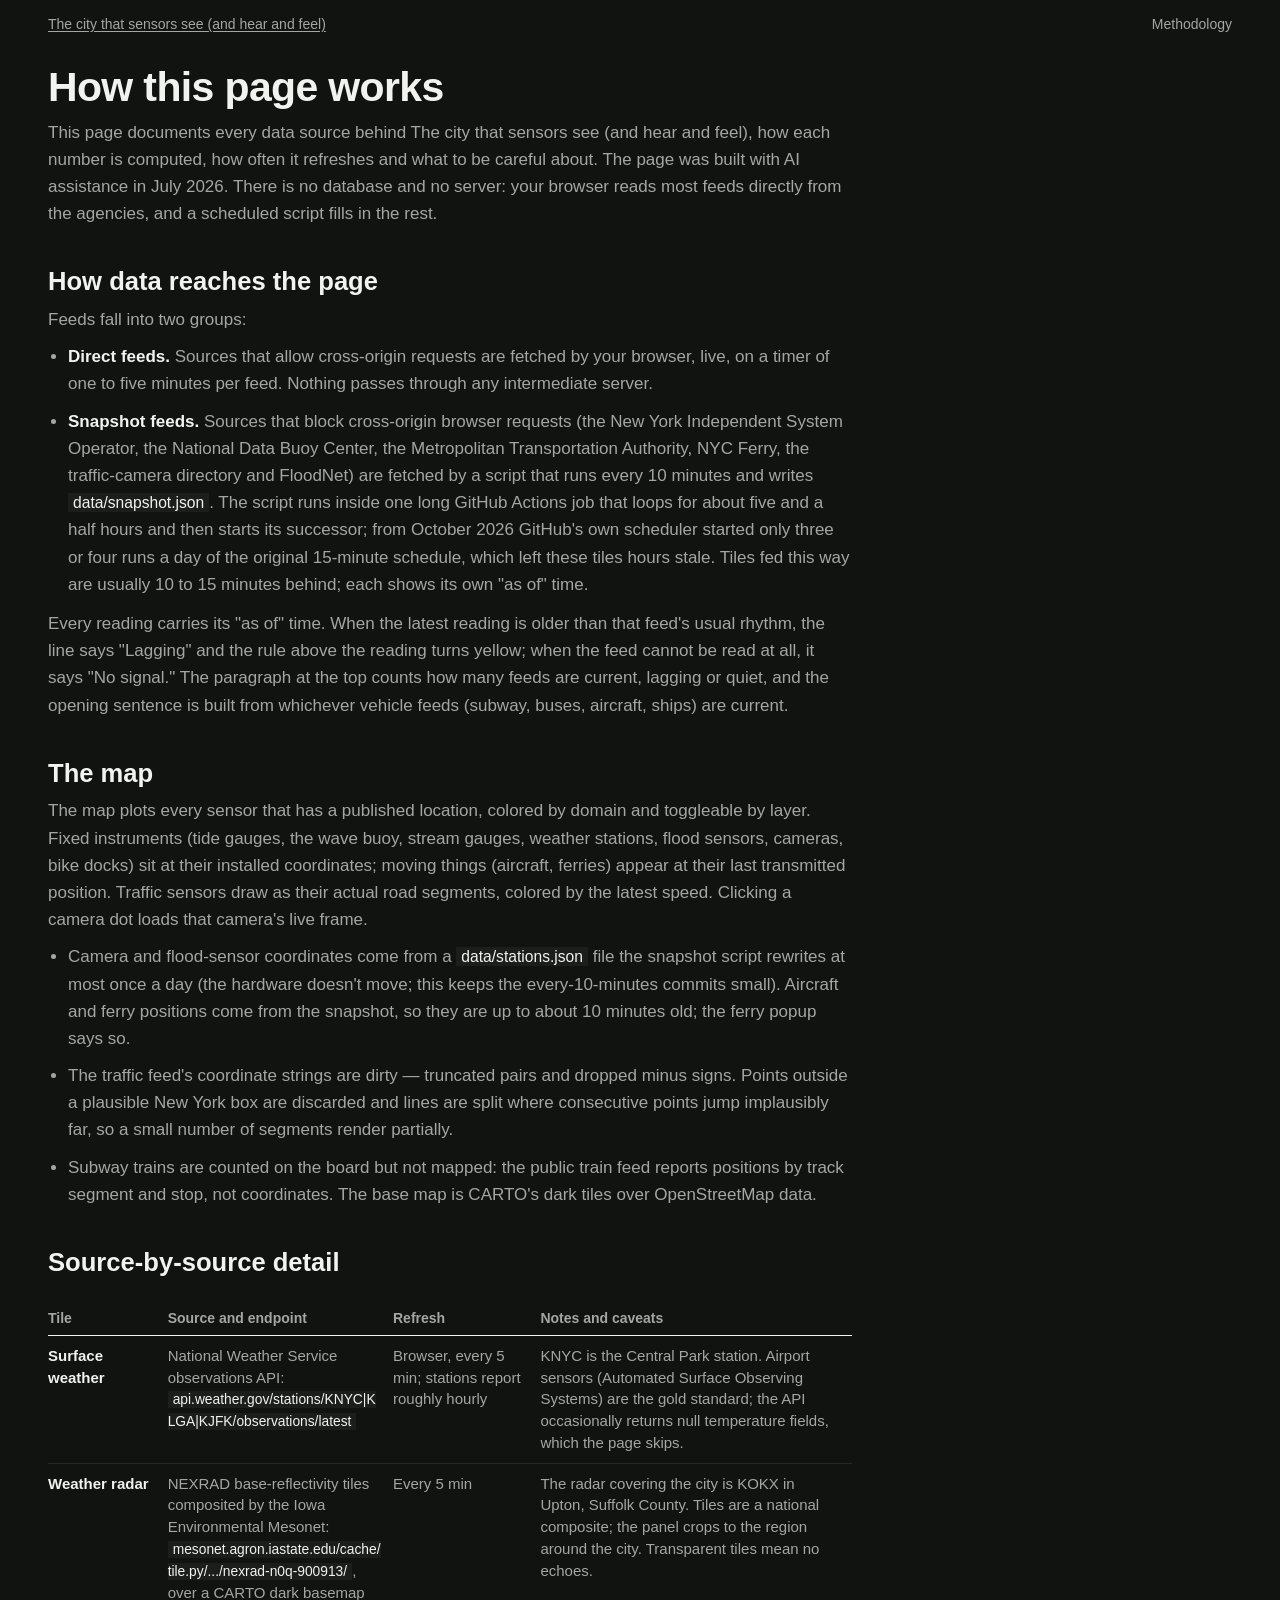
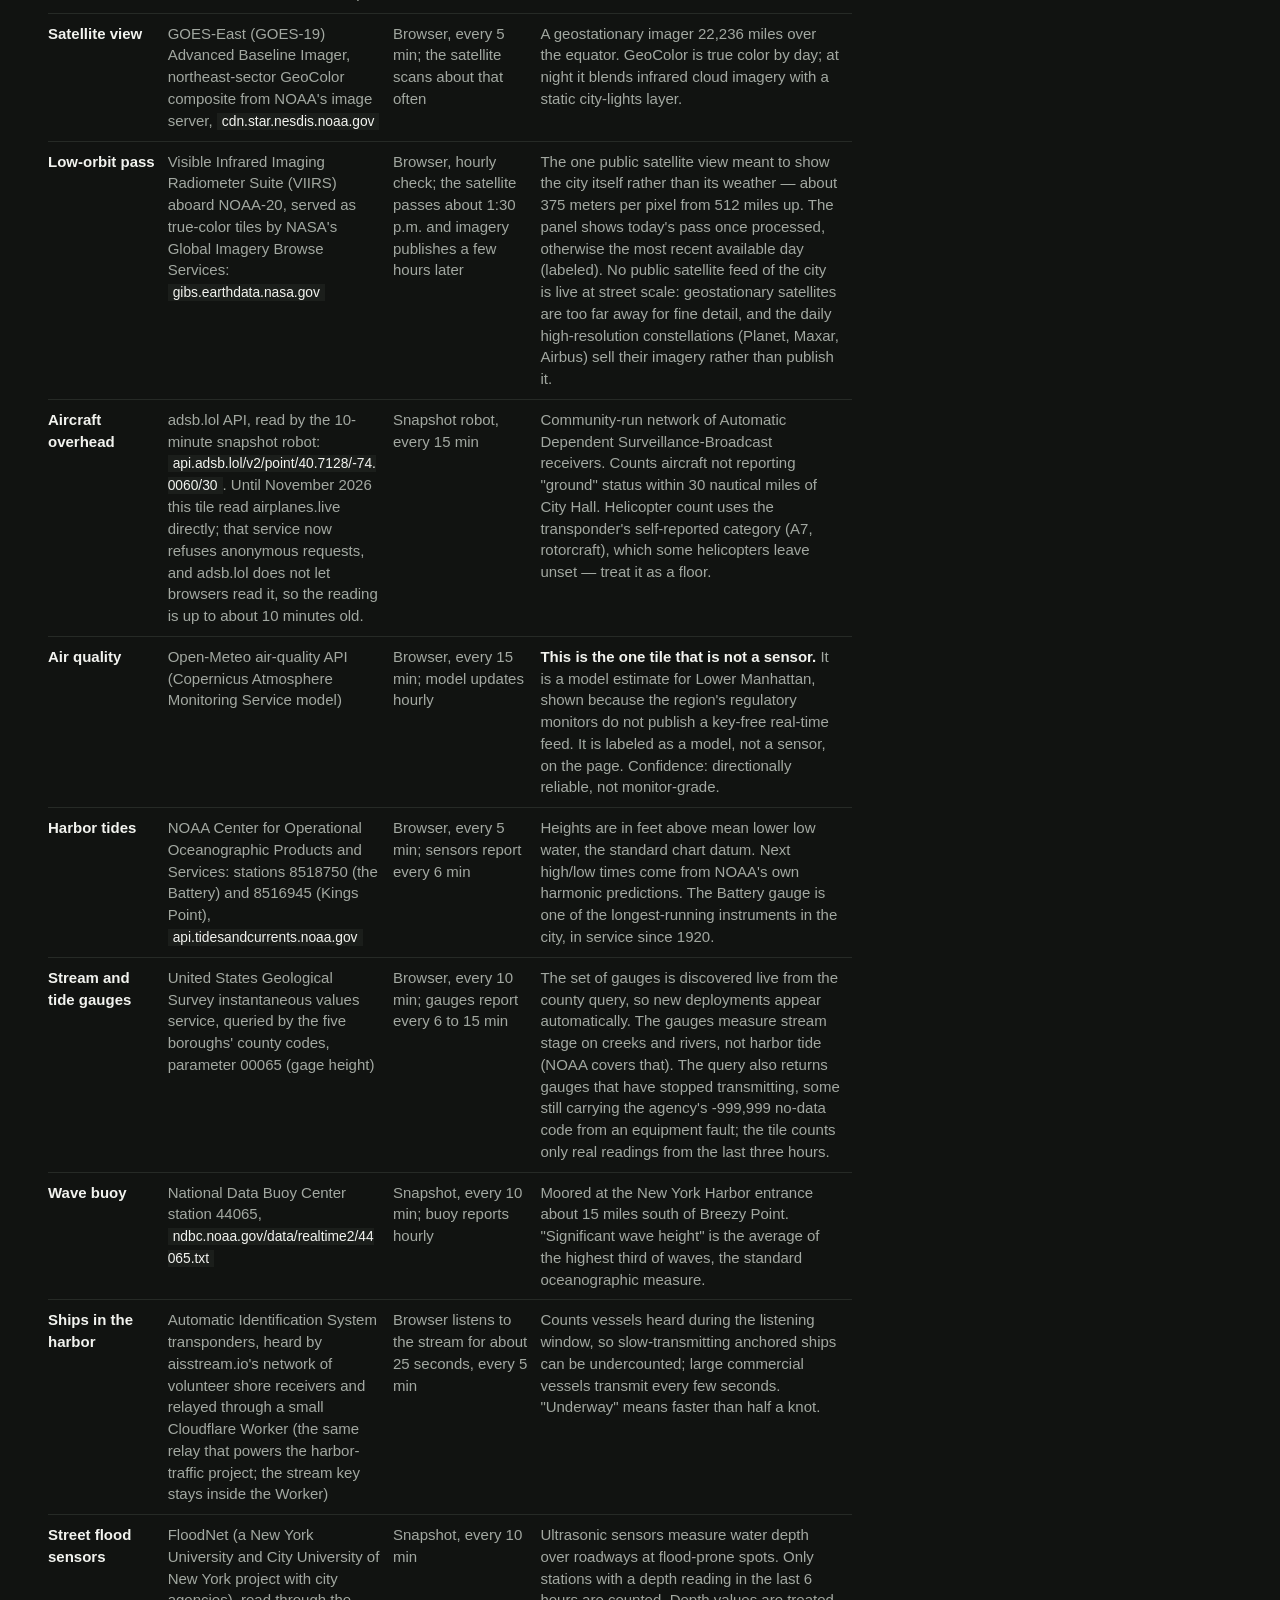
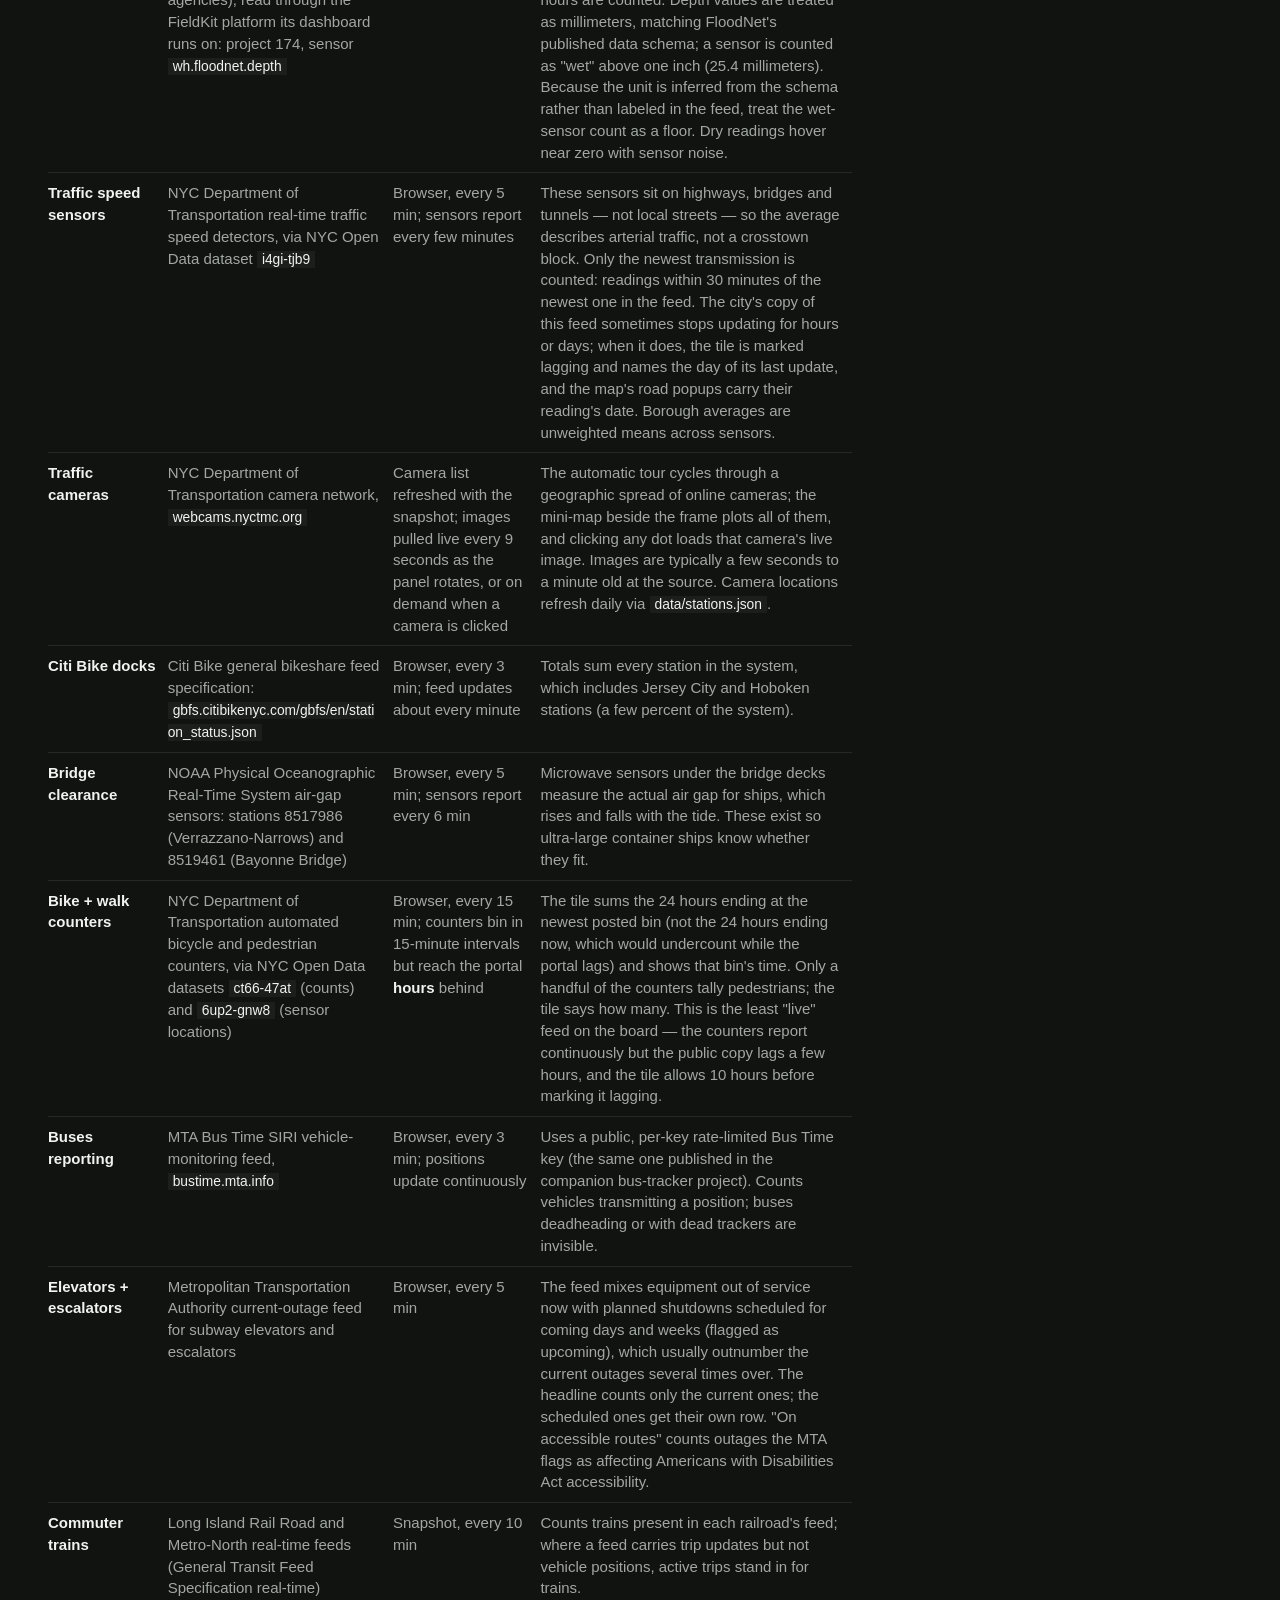
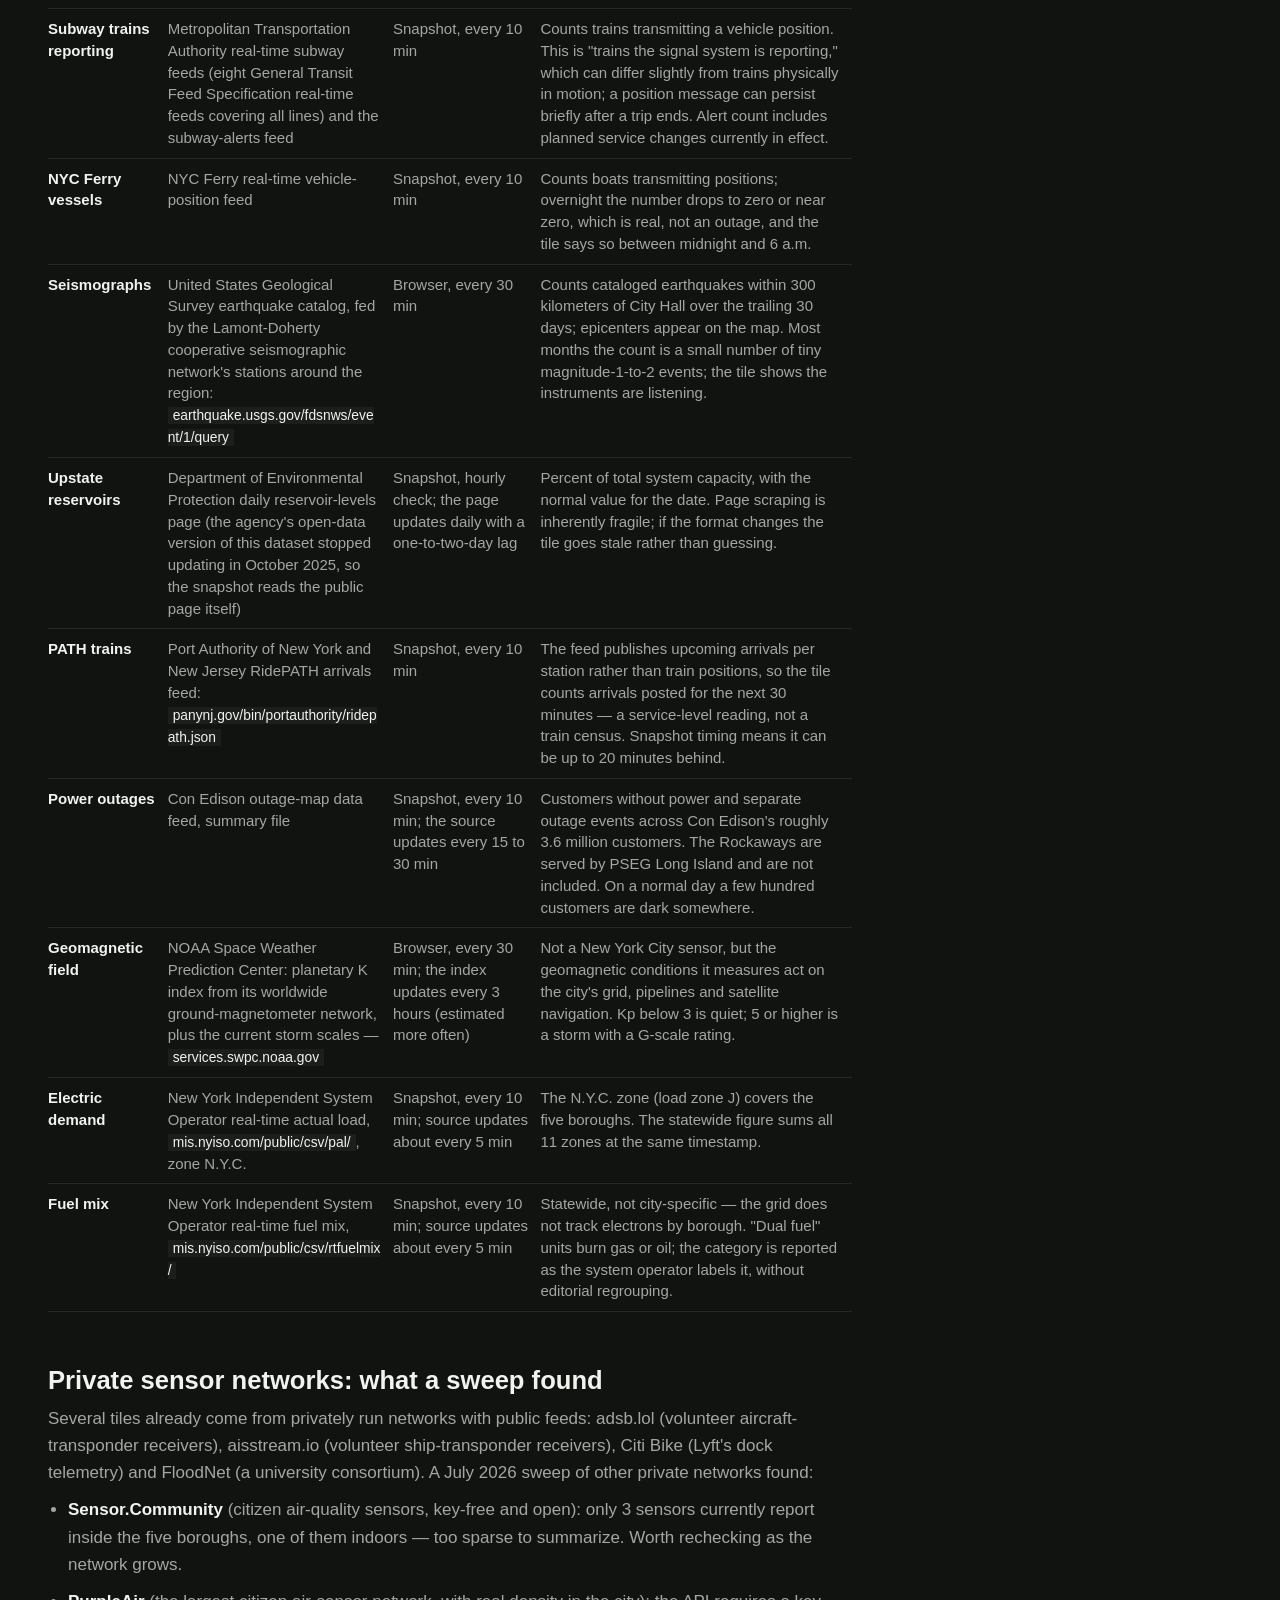
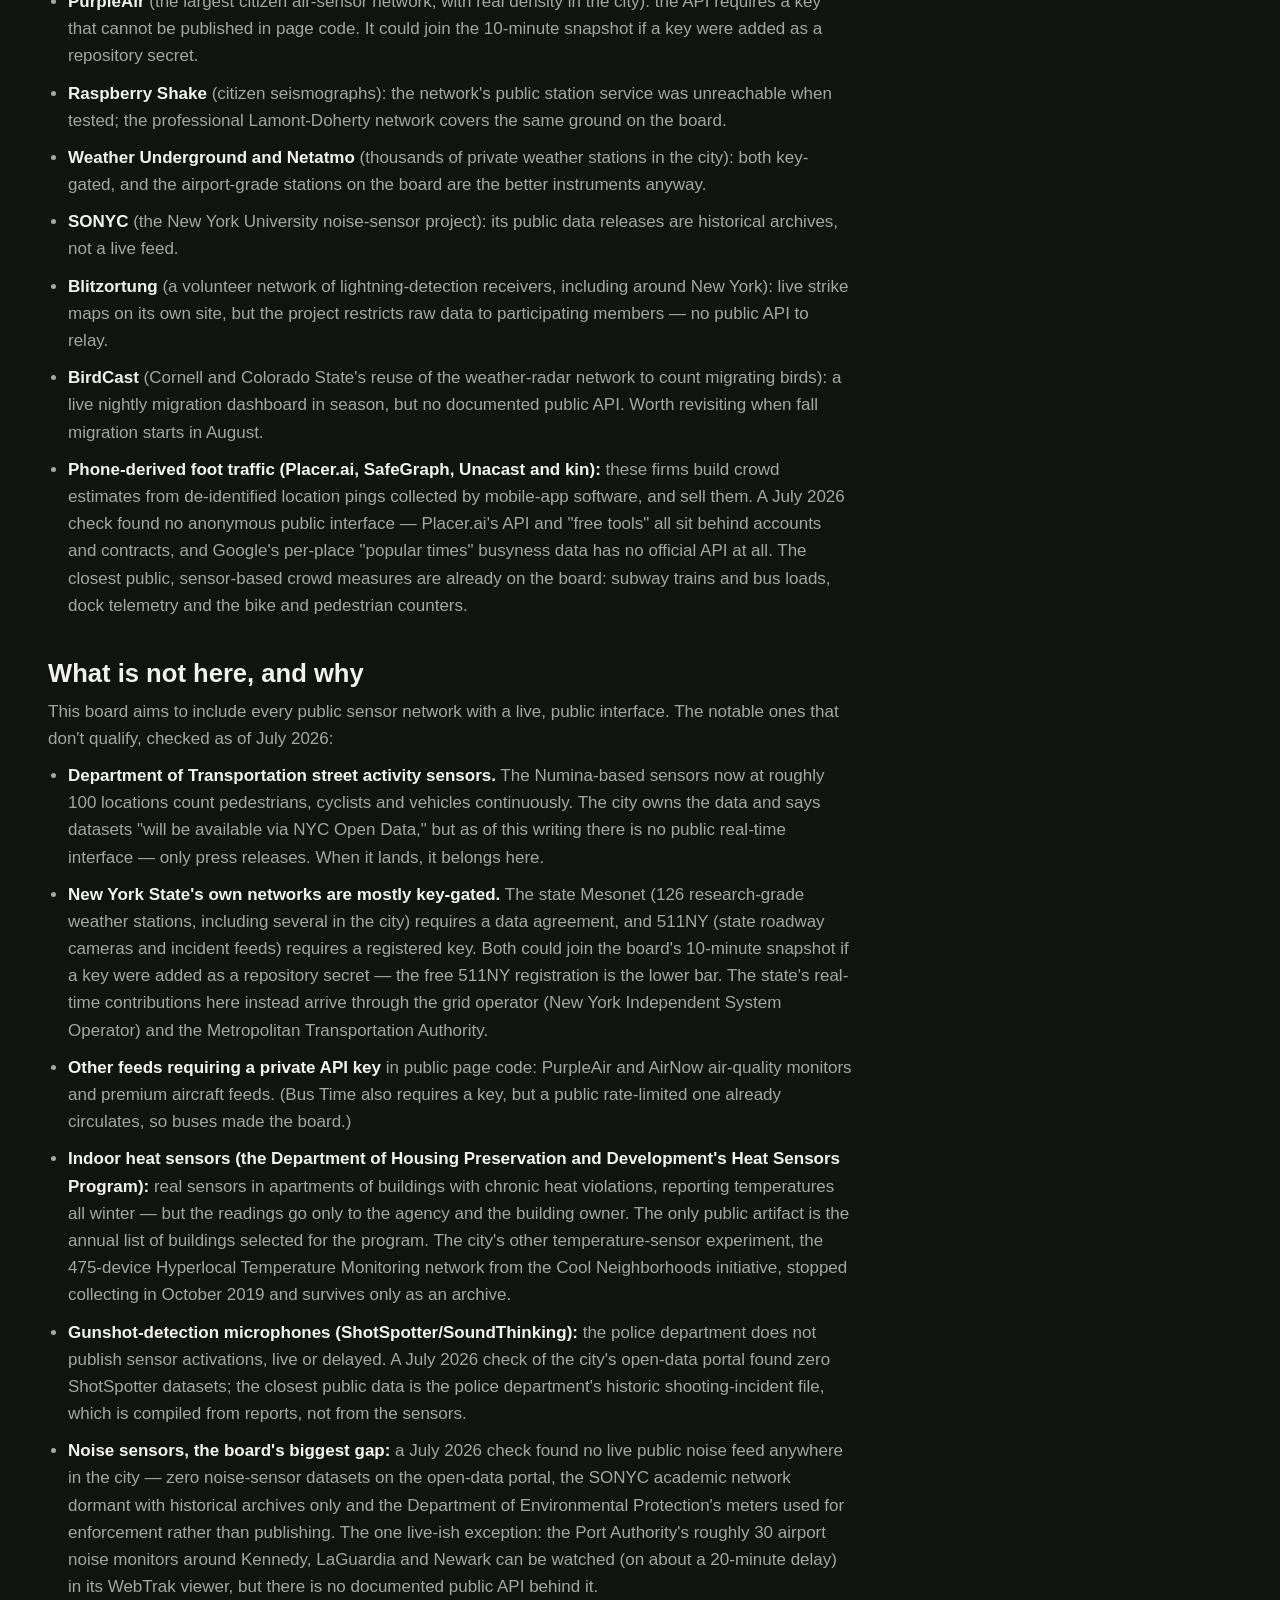
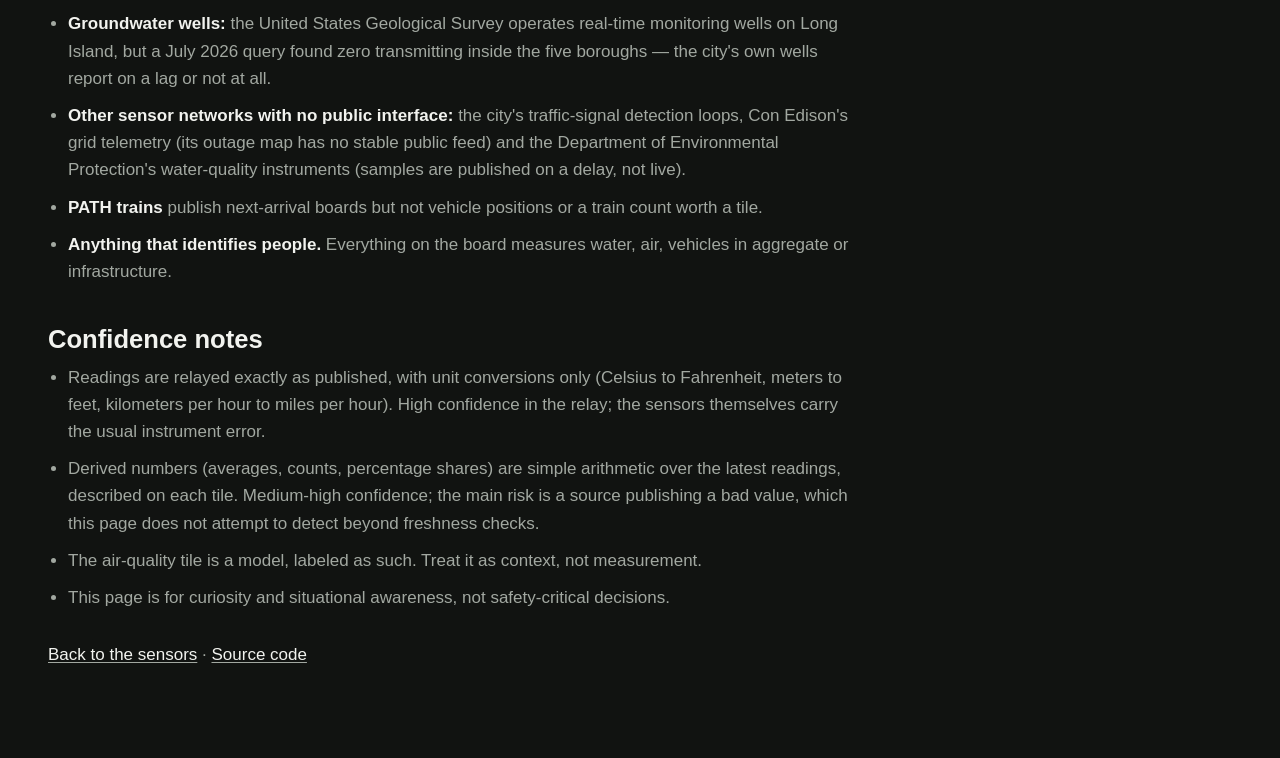
==== commit f6c0983a: "Set the sensors page in house style v5 (black, Helvetica) Drops the control-room look the house rule" ====
--- a/methodology.html
+++ b/methodology.html
@@ -4,29 +4,28 @@
 <meta charset="UTF-8">
 <meta name="viewport" content="width=device-width, initial-scale=1.0">
 <title>Methodology — The city that sensors see (and hear and feel)</title>
-<link rel="preconnect" href="https://fonts.googleapis.com">
-<link rel="preconnect" href="https://fonts.gstatic.com" crossorigin>
-<link href="https://fonts.googleapis.com/css2?family=Archivo:ital,wdth,wght@0,62.5..125,100..900;1,62.5..125,100..900&family=Martian+Mono:wght@300..700&display=swap" rel="stylesheet">
 <link rel="stylesheet" href="style.css">
 <style>
-  .doc { max-width: 860px; padding: 34px 40px 80px; }
-  .doc h2 { font-variation-settings: "wdth" 120; font-weight: 800; font-size: 20px; margin: 34px 0 10px; }
-  .doc h3 { font-variation-settings: "wdth" 116; font-weight: 700; font-size: 15px; margin: 22px 0 6px; text-transform: uppercase; letter-spacing: .05em; }
-  .doc p, .doc li { color: var(--dim); font-size: 14.5px; line-height: 1.65; margin-bottom: 10px; }
-  .doc ul { padding-left: 20px; }
-  .doc code { font-family: "Martian Mono", monospace; font-size: 11.5px; color: var(--ink); background: var(--panel); padding: 1px 5px; word-break: break-all; }
-  .doc table { border-collapse: collapse; width: 100%; margin: 14px 0; font-size: 13px; }
-  .doc th, .doc td { text-align: left; padding: 8px 10px; border-bottom: 1px solid var(--rule); color: var(--dim); vertical-align: top; }
-  .doc th { color: var(--ink); font-variation-settings: "wdth" 112; text-transform: uppercase; font-size: 11px; letter-spacing: .08em; }
-  .doc td b { color: var(--ink); font-weight: 600; }
-  .back { display: inline-block; margin-bottom: 20px; font-size: 13px; }
+  .doc { max-width: 900px; padding: 0 var(--pad) 80px; }
+  .doc h1 { margin-top: 30px; }
+  .doc h2 { font-size: 1.6rem; margin: 40px 0 10px; }
+  .doc h3 { font-size: 1.15rem; font-weight: 700; margin: 24px 0 6px; }
+  .doc p, .doc li { color: var(--fg2); font-size: 17px; line-height: 1.6; margin: 0 0 10px; }
+  .doc p b, .doc li b { color: var(--fg); }
+  .doc ul { padding-left: 20px; margin: 0 0 12px; }
+  .doc code { font-family: var(--sans); font-size: .92em; color: var(--fg); background: var(--bg2); padding: 1px 5px; overflow-wrap: anywhere; }
+  .doc table { border-collapse: collapse; width: 100%; margin: 14px 0; font-size: 15px; line-height: 1.45; }
+  .doc th { text-align: left; padding: 7px 12px 7px 0; border-bottom: 1.5px solid var(--fg); color: var(--fg2); font-size: var(--t-small); font-weight: 700; }
+  .doc td { text-align: left; padding: 9px 12px 9px 0; border-bottom: 1px solid var(--line2); color: var(--fg2); vertical-align: top; }
+  .doc td b { color: var(--fg); font-weight: 700; }
   .tablewrap { overflow-x: auto; }
 </style>
 </head>
 <body>
+<div class="sheet">
+<div class="strip"><a href="index.html">The city that sensors see (and hear and feel)</a><span>Methodology</span></div>
 <main class="doc">
-  <a class="back" href="index.html">&larr; Back to the board</a>
-  <h1 style="font-size:clamp(30px,5vw,52px)">Methodology</h1>
+  <h1>How this page works</h1>
   <p style="margin-top:10px">This page documents every data source behind The city that sensors see (and hear and feel), how each number is computed, how often it refreshes and what to be careful about. The page was built with AI assistance in July 2026. There is no database and no server: your browser reads most feeds directly from the agencies, and a scheduled script fills in the rest.</p>
 
   <h2>How data reaches the page</h2>
@@ -35,7 +34,7 @@
     <li><b>Direct feeds.</b> Sources that allow cross-origin requests are fetched by your browser, live, on a timer of one to five minutes per feed. Nothing passes through any intermediate server.</li>
     <li><b>Snapshot feeds.</b> Sources that block cross-origin browser requests (the New York Independent System Operator, the National Data Buoy Center, the Metropolitan Transportation Authority, NYC Ferry, the traffic-camera directory and FloodNet) are fetched by a script that runs every 10 minutes and writes <code>data/snapshot.json</code>. The script runs inside one long GitHub Actions job that loops for about five and a half hours and then starts its successor; from October 2026 GitHub's own scheduler started only three or four runs a day of the original 15-minute schedule, which left these tiles hours stale. Tiles fed this way are usually 10 to 15 minutes behind; each shows its own "as of" time.</li>
   </ul>
-  <p>Every tile carries a status light: green means the latest reading is inside that feed's expected freshness window, amber means the feed is reachable but the reading is older than expected and red means the feed could not be read at all. The masthead counts how many feeds are current and how many are lagging; a lagging reading stays on its tile, with its age, but drops out of the crawling ticker.</p>
+  <p>Every reading carries its "as of" time. When the latest reading is older than that feed's usual rhythm, the line says "Lagging" and the rule above the reading turns yellow; when the feed cannot be read at all, it says "No signal." The paragraph at the top counts how many feeds are current, lagging or quiet, and the opening sentence is built from whichever vehicle feeds (subway, buses, aircraft, ships) are current.</p>
 
   <h2>The map</h2>
   <p>The map plots every sensor that has a published location, colored by domain and toggleable by layer. Fixed instruments (tide gauges, the wave buoy, stream gauges, weather stations, flood sensors, cameras, bike docks) sit at their installed coordinates; moving things (aircraft, ferries) appear at their last transmitted position. Traffic sensors draw as their actual road segments, colored by the latest speed. Clicking a camera dot loads that camera's live frame.</p>
@@ -83,7 +82,7 @@
       <td><b>Air quality</b></td>
       <td>Open-Meteo air-quality API (Copernicus Atmosphere Monitoring Service model)</td>
       <td>Browser, every 15 min; model updates hourly</td>
-      <td><b>This is the one tile that is not a sensor.</b> It is a model estimate for Lower Manhattan, shown because the region's regulatory monitors do not publish a key-free real-time feed. It is labeled MODEL on the board. Confidence: directionally reliable, not monitor-grade.</td>
+      <td><b>This is the one tile that is not a sensor.</b> It is a model estimate for Lower Manhattan, shown because the region's regulatory monitors do not publish a key-free real-time feed. It is labeled as a model, not a sensor, on the page. Confidence: directionally reliable, not monitor-grade.</td>
     </tr>
     <tr>
       <td><b>Harbor tides</b></td>
@@ -119,7 +118,7 @@
       <td><b>Traffic speed sensors</b></td>
       <td>NYC Department of Transportation real-time traffic speed detectors, via NYC Open Data dataset <code>i4gi-tjb9</code></td>
       <td>Browser, every 5 min; sensors report every few minutes</td>
-      <td>These sensors sit on highways, bridges and tunnels — not local streets — so the average describes arterial traffic, not a crosstown block. Only the newest transmission is counted: readings within 30 minutes of the newest one in the feed. The city's copy of this feed sometimes stops updating for hours or days; when it does, the tile turns amber and names the day of its last update, and the map's road popups carry their reading's date. Borough averages are unweighted means across sensors.</td>
+      <td>These sensors sit on highways, bridges and tunnels — not local streets — so the average describes arterial traffic, not a crosstown block. Only the newest transmission is counted: readings within 30 minutes of the newest one in the feed. The city's copy of this feed sometimes stops updating for hours or days; when it does, the tile is marked lagging and names the day of its last update, and the map's road popups carry their reading's date. Borough averages are unweighted means across sensors.</td>
     </tr>
     <tr>
       <td><b>Traffic cameras</b></td>
@@ -143,7 +142,7 @@
       <td><b>Bike + walk counters</b></td>
       <td>NYC Department of Transportation automated bicycle and pedestrian counters, via NYC Open Data datasets <code>ct66-47at</code> (counts) and <code>6up2-gnw8</code> (sensor locations)</td>
       <td>Browser, every 15 min; counters bin in 15-minute intervals but reach the portal <b>hours</b> behind</td>
-      <td>The tile sums the 24 hours ending at the newest posted bin (not the 24 hours ending now, which would undercount while the portal lags) and shows that bin's time. Only a handful of the counters tally pedestrians; the tile says how many. This is the least "live" feed on the board — the counters report continuously but the public copy lags a few hours, and the tile's amber light reflects that.</td>
+      <td>The tile sums the 24 hours ending at the newest posted bin (not the 24 hours ending now, which would undercount while the portal lags) and shows that bin's time. Only a handful of the counters tally pedestrians; the tile says how many. This is the least "live" feed on the board — the counters report continuously but the public copy lags a few hours, and the tile allows 10 hours before marking it lagging.</td>
     </tr>
     <tr>
       <td><b>Buses reporting</b></td>
@@ -256,7 +255,8 @@
     <li>This page is for curiosity and situational awareness, not safety-critical decisions.</li>
   </ul>
 
-  <p style="margin-top:30px"><a href="index.html">&larr; Back to the board</a> &middot; <a href="https://github.com/joshgreenman1973/nyc-live-sensors">Source code</a></p>
+  <p style="margin-top:30px"><a href="index.html">Back to the sensors</a> &middot; <a href="https://github.com/joshgreenman1973/nyc-live-sensors">Source code</a></p>
 </main>
+</div>
 </body>
 </html>
--- a/style.css
+++ b/style.css
@@ -1,493 +1,245 @@
-/* The instrumented city — control-room aesthetic.
-   Archivo (variable width) for text, Martian Mono for readings. */
+/* The city that sensors see (and hear and feel)
+   House system v5, "black" (house-style/house.css, Sep 23 2026), set in
+   Helvetica Neue per the Nov 24 2026 type change. Tokens are vendored from
+   house.css; the rules below are this page's own.
+
+   House rules that shaped this page: black is a printed-poster black, not
+   a terminal — no monospace, glow or status lights; labels in sentence case;
+   no stat tiles with giant numbers, so each reading is a sentence with its
+   figure in bold; no rounded corners, shadows or gradients. Colour carries
+   meaning: each domain has one ink, used on the map and its section key,
+   and a lagging reading gets a sun-coloured rule. */
 
 :root {
-  --bg: #06090d;
-  --panel: #0c1218;
-  --panel-edge: #16222c;
-  --ink: #e9f1f4;
-  --dim: #8aa0ab;
-  --faint: #55707c;
-  --rule: #182530;
-  --maroon: #7c2230;
-  --navy: #12233d;
-
-  --water: #53d7f0;
-  --sky: #ffb454;
-  --streets: #ff6d3d;
-  --transit: #ef7fd4;
-  --power: #d3ea56;
-  --ground: #d2a06a;
-
-  --ok: #5bef9a;
-  --stale: #ffc14d;
-  --err: #ff5d5d;
-}
-
-* { margin: 0; padding: 0; box-sizing: border-box; }
-
-html { background: var(--bg); }
-
+  --bg: #111311; --bg2: #1b1e1b; --fg: #f2f3ef; --fg2: #a2a8a1;
+  --line: #3a3f3a; --line2: #262a26; --grid: rgba(255,255,255,.13); --blend: screen;
+  --cobalt: #5b86ff; --vermilion: #ff6a45; --sun: #ffd23f; --mint: #3fd68f;
+  --rose: #ff6fae; --cyan: #3cc8d8; --orange: #ff9f2e; --lilac: #b79bff;
+  --accent: var(--cyan);
+
+  /* one ink per domain — the map reads these too */
+  --d-sky: var(--sun);
+  --d-water: var(--cyan);
+  --d-streets: var(--vermilion);
+  --d-transit: var(--lilac);
+  --d-power: var(--orange);
+  --d-ground: var(--mint);
+
+  --sans: "Helvetica Neue", Helvetica, Arial, sans-serif;
+  --display: "Helvetica Neue", Helvetica, Arial, sans-serif;
+  --t-micro: 13px;
+  --t-small: 14px;
+  --t-body: 17px;
+  --t-find: clamp(1.2rem, 1.9vw, 1.55rem);
+  --t-h1: clamp(1.9rem, 3.2vw, 2.6rem);
+  --pad: clamp(16px, 4vw, 48px);
+  color-scheme: dark;
+}
+
+* { box-sizing: border-box; }
+html, body { margin: 0; padding: 0; }
 body {
-  font-family: "Archivo", sans-serif;
-  color: var(--ink);
-  background:
-    repeating-linear-gradient(0deg, transparent 0 47px, rgba(83, 215, 240, .025) 47px 48px),
-    repeating-linear-gradient(90deg, transparent 0 47px, rgba(83, 215, 240, .025) 47px 48px),
-    var(--bg);
-  min-height: 100vh;
+  background: var(--bg); color: var(--fg);
+  font-family: var(--sans); font-size: var(--t-body); line-height: 1.55;
   -webkit-font-smoothing: antialiased;
 }
-
-a { color: #9fc6d8; }
-
-/* ---------- masthead ---------- */
-#masthead {
-  display: flex;
-  justify-content: space-between;
-  gap: 32px;
-  padding: 34px 40px 24px;
-  border-bottom: 1px solid var(--rule);
-  align-items: flex-end;
-  flex-wrap: wrap;
-}
-.mast-left { max-width: 760px; }
-.kicker {
-  font-variation-settings: "wdth" 125;
-  font-weight: 800;
-  font-size: 12px;
-  letter-spacing: .22em;
-  text-transform: uppercase;
-  color: var(--water);
-  display: flex;
-  align-items: center;
-  gap: 10px;
-  margin-bottom: 10px;
-}
-.live-dot {
-  width: 9px; height: 9px; border-radius: 50%;
-  background: var(--err);
-  box-shadow: 0 0 8px var(--err);
-  animation: blink 1.6s infinite;
-  display: inline-block;
-}
-@keyframes blink { 0%, 60% { opacity: 1; } 80% { opacity: .25; } 100% { opacity: 1; } }
-
+a { color: var(--fg); text-decoration-color: var(--fg2); text-underline-offset: 2px; }
+a:hover { text-decoration-color: var(--fg); }
+button { font-family: inherit; }
+:focus-visible { outline: 2px solid var(--sun); outline-offset: 2px; }
+.sheet { max-width: 1400px; margin: 0 auto; }
+
+/* ---------- opening ---------- */
+.strip {
+  padding: 14px var(--pad) 0;
+  display: flex; justify-content: space-between; flex-wrap: wrap; gap: 6px 16px;
+  font-size: var(--t-small); color: var(--fg2);
+}
+.strip a, .strip button.linkish { color: var(--fg2); }
+.strip a:hover, .strip button.linkish:hover { color: var(--fg); }
+.strip nav { display: flex; gap: 16px; }
+button.linkish {
+  background: none; border: 0; padding: 0; cursor: pointer; font-size: inherit;
+  text-decoration: underline; text-decoration-color: var(--fg2); text-underline-offset: 2px;
+}
+.head { padding: 30px var(--pad) 6px; }
 h1 {
-  font-variation-settings: "wdth" 118;
-  font-weight: 900;
-  font-size: clamp(38px, 5vw, 62px);
-  line-height: .98;
-  letter-spacing: -.015em;
-  margin-bottom: 14px;
+  font-family: var(--display); font-weight: 700; margin: 0;
+  font-size: var(--t-h1); line-height: 1.05; letter-spacing: -.015em;
   text-wrap: balance;
 }
-.dek { color: var(--dim); font-size: 15.5px; line-height: 1.55; max-width: 66ch; }
-
-.mast-right { text-align: right; min-width: 240px; }
-.clock {
-  font-family: "Martian Mono", monospace;
-  font-weight: 500;
-  font-size: clamp(26px, 3vw, 38px);
-  letter-spacing: -.02em;
-  color: var(--ink);
-}
-.clock-date {
-  font-family: "Martian Mono", monospace;
-  font-weight: 300;
-  font-size: 12px;
-  color: var(--dim);
-  margin-top: 4px;
-}
-.feed-status {
-  font-family: "Martian Mono", monospace;
-  font-size: 11px;
-  color: var(--ok);
-  margin-top: 10px;
-}
-.mast-nav { margin-top: 14px; display: flex; gap: 10px; justify-content: flex-end; align-items: center; }
-.mast-nav a {
-  font-variation-settings: "wdth" 110;
-  font-weight: 600; font-size: 12.5px;
-  text-transform: uppercase; letter-spacing: .1em;
-  color: var(--dim); text-decoration: none;
-  border: 1px solid var(--rule); padding: 6px 12px;
-}
-.mast-nav a:hover { color: var(--ink); border-color: var(--faint); }
-button.ai {
-  font-family: "Archivo", sans-serif;
-  font-variation-settings: "wdth" 110;
-  font-weight: 700; font-size: 12.5px;
-  text-transform: uppercase; letter-spacing: .1em;
-  background: var(--maroon); color: #f4dfe3;
-  border: none; padding: 7px 13px; cursor: pointer;
-}
-button.ai:hover { background: #93293a; }
-
-/* ---------- AI caution popover ---------- */
+.finding {
+  font-family: var(--display); font-weight: 400; font-size: var(--t-find);
+  line-height: 1.3; margin: 12px 0 0; max-width: 40ch; text-wrap: pretty;
+}
+.finding b { font-weight: 700; }
+.lede { margin: 16px 0 0; max-width: 64ch; color: var(--fg2); }
+.lede b { color: var(--fg); font-weight: 700; }
+
+/* ---------- AI caution ---------- */
 #ai-pop {
-  display: none;
-  position: fixed;
-  top: 74px; right: 24px;
-  width: 380px; max-width: 92vw;
-  background: var(--navy);
-  color: #e9eef5;
-  padding: 18px 20px;
-  z-index: 2000;
-  font-size: 13px;
-  line-height: 1.5;
-  box-shadow: 5px 5px 0 rgba(0, 0, 0, .5);
+  display: none; position: fixed; top: 46px; right: var(--pad); z-index: 2000;
+  width: 400px; max-width: calc(100vw - 32px);
+  background: var(--bg2); border: 1px solid var(--line); border-left: 3px solid var(--sun);
+  padding: 16px 18px; font-size: 15px; line-height: 1.5;
 }
 #ai-pop.open { display: block; }
-#ai-pop h4 { font-size: 13px; letter-spacing: .1em; text-transform: uppercase; margin-bottom: 9px; }
-#ai-pop ul { padding-left: 17px; }
-#ai-pop li { margin-bottom: 6px; }
-#ai-pop a { color: #aac4e2; }
-
-/* ---------- ticker ---------- */
-#ticker-wrap {
-  overflow: hidden;
-  border-bottom: 1px solid var(--rule);
-  background: #080e13;
-  white-space: nowrap;
-}
-#ticker {
-  display: inline-block;
-  font-family: "Martian Mono", monospace;
-  font-weight: 400;
-  font-size: 11.5px;
-  padding: 9px 0;
-  color: var(--dim);
-  animation: crawl 90s linear infinite;
-  will-change: transform;
-}
-#ticker:hover { animation-play-state: paused; }
-@keyframes crawl { from { transform: translateX(0); } to { transform: translateX(-50%); } }
-#ticker .t-item { margin-right: 34px; }
-#ticker .t-val { color: var(--ink); }
-#ticker .t-dom-water { color: var(--water); }
-#ticker .t-dom-sky { color: var(--sky); }
-#ticker .t-dom-streets { color: var(--streets); }
-#ticker .t-dom-transit { color: var(--transit); }
-#ticker .t-dom-power { color: var(--power); }
-#ticker .t-dom-ground { color: var(--ground); }
+#ai-pop h4 { font-size: 15px; font-weight: 700; margin: 0 0 8px; }
+#ai-pop ul { margin: 0; padding-left: 18px; }
+#ai-pop li { margin-bottom: 6px; color: var(--fg2); }
 
 /* ---------- the map ---------- */
-#map-section { padding: 26px 40px 4px; }
-#map-chips { display: flex; flex-wrap: wrap; gap: 8px; margin: 14px 0 12px; }
+#map-section { padding: 28px var(--pad) 4px; }
+h2 {
+  font-family: var(--display); font-weight: 700; font-size: 1.6rem;
+  line-height: 1.12; margin: 0;
+}
+.aside { font-size: 15px; color: var(--fg2); margin: 4px 0 0; max-width: 70ch; }
+#map-chips { display: flex; flex-wrap: wrap; gap: 6px; margin: 14px 0 12px; }
 .map-chip {
-  font-family: "Martian Mono", monospace;
-  font-size: 10.5px; font-weight: 500;
-  letter-spacing: .04em;
-  background: var(--panel);
-  color: var(--faint);
-  border: 1px solid var(--panel-edge);
-  padding: 6px 11px;
-  cursor: pointer;
+  font-size: var(--t-small); font-weight: 600;
+  padding: 6px 10px; border: 1px solid var(--line); background: transparent;
+  color: var(--fg2); cursor: pointer; border-radius: 0;
   display: inline-flex; align-items: center; gap: 7px;
 }
-.map-chip .dot { width: 8px; height: 8px; border-radius: 50%; background: var(--chip); opacity: .35; }
-.map-chip.on { color: var(--ink); border-color: var(--faint); }
-.map-chip.on .dot { opacity: 1; box-shadow: 0 0 6px var(--chip); }
-.map-chip .n { color: var(--dim); }
-#map {
-  height: 560px;
-  border: 1px solid var(--panel-edge);
-  background: #05080b;
-  position: relative;
-  isolation: isolate;
-  z-index: 0;
-}
-#map-note {
-  font-family: "Martian Mono", monospace;
-  font-weight: 300; font-size: 10px;
-  color: var(--faint);
-  margin: 8px 0 0;
-  line-height: 1.5;
-}
-.leaflet-container { background: #05080b; font-family: "Archivo", sans-serif; }
+.map-chip .dot { width: 10px; height: 10px; display: inline-block; background: var(--chip); opacity: .3; }
+.map-chip:hover { border-color: var(--fg); color: var(--fg); }
+.map-chip.on { color: var(--fg); border-color: var(--fg2); }
+.map-chip.on .dot { opacity: 1; }
+.map-chip .n { color: var(--fg2); font-weight: 400; font-variant-numeric: tabular-nums; }
+#map { height: 600px; background: #0b0c0b; position: relative; isolation: isolate; z-index: 0; }
+#map-note { font-size: var(--t-micro); color: var(--fg2); margin: 8px 0 0; max-width: 90ch; }
+.leaflet-container { background: #0b0c0b; font-family: var(--sans); }
 .leaflet-popup-content-wrapper, .leaflet-popup-tip {
-  background: var(--navy); color: #e9eef5;
-  border-radius: 0;
-  box-shadow: 4px 4px 0 rgba(0, 0, 0, .5);
-}
-.leaflet-popup-content { margin: 12px 14px; font-size: 12.5px; line-height: 1.5; }
-.mpop h5 {
-  font-variation-settings: "wdth" 116;
-  font-size: 11.5px; font-weight: 700;
-  text-transform: uppercase; letter-spacing: .06em;
-  margin: 0 0 5px;
-}
-.mpop b { font-family: "Martian Mono", monospace; font-weight: 500; font-size: 11.5px; }
+  background: var(--bg2); color: var(--fg); border-radius: 0; box-shadow: none;
+  border: 1px solid var(--line);
+}
+.leaflet-popup-content { margin: 12px 14px; font-size: 14px; line-height: 1.45; }
+.leaflet-container a.leaflet-popup-close-button { color: var(--fg2); }
+.mpop h5 { font-size: 15px; font-weight: 700; margin: 0 0 4px; }
+.mpop b { font-weight: 700; }
 .mpop img.campop { display: block; width: 280px; max-width: 74vw; margin-top: 8px; background: #000; min-height: 120px; }
-.leaflet-bar a { background: var(--panel); color: var(--dim); border-color: var(--panel-edge); }
-.leaflet-bar a:hover { background: var(--panel-edge); color: var(--ink); }
-.leaflet-control-attribution { background: rgba(6, 9, 13, .7); color: var(--faint); font-size: 9px; }
-.leaflet-control-attribution a { color: var(--dim); }
-
-/* ---------- board ---------- */
+.leaflet-bar { border-radius: 0 !important; border: 1px solid var(--line) !important; box-shadow: none !important; }
+.leaflet-bar a { background: var(--bg2); color: var(--fg); border-color: var(--line); border-radius: 0 !important; }
+.leaflet-bar a:hover { background: var(--line2); color: var(--fg); }
+.leaflet-control-attribution { background: rgba(17,19,17,.8) !important; color: var(--fg2); font-size: 11px; }
+.leaflet-control-attribution a { color: var(--fg2); }
+
+/* ---------- the board ---------- */
 #board {
   display: grid;
-  grid-template-columns: repeat(auto-fill, minmax(272px, 1fr));
-  gap: 14px;
-  padding: 26px 40px 50px;
-}
-
-.section-head {
-  grid-column: 1 / -1;
-  display: flex;
-  align-items: baseline;
-  gap: 16px;
-  margin-top: 18px;
-}
-.section-head:first-child { margin-top: 0; }
-.section-head h2 {
-  font-variation-settings: "wdth" 125;
-  font-weight: 800;
-  font-size: 15px;
-  letter-spacing: .28em;
-  text-transform: uppercase;
-}
-.section-head .rule { flex: 1; height: 1px; opacity: .45; }
-.section-head .sub { font-family: "Martian Mono", monospace; font-size: 10.5px; color: var(--faint); }
-.section-head[data-domain="water"] h2 { color: var(--water); } .section-head[data-domain="water"] .rule { background: var(--water); }
-.section-head[data-domain="sky"] h2 { color: var(--sky); } .section-head[data-domain="sky"] .rule { background: var(--sky); }
-.section-head[data-domain="streets"] h2 { color: var(--streets); } .section-head[data-domain="streets"] .rule { background: var(--streets); }
-.section-head[data-domain="transit"] h2 { color: var(--transit); } .section-head[data-domain="transit"] .rule { background: var(--transit); }
-.section-head[data-domain="power"] h2 { color: var(--power); } .section-head[data-domain="power"] .rule { background: var(--power); }
-.section-head[data-domain="ground"] h2 { color: var(--ground); } .section-head[data-domain="ground"] .rule { background: var(--ground); }
-
-/* ---------- modules ---------- */
+  grid-template-columns: repeat(auto-fill, minmax(290px, 1fr));
+  gap: 30px 32px;
+  padding: 16px var(--pad) 50px;
+}
+.section-head { grid-column: 1 / -1; margin-top: 30px; }
+.section-head h2 { display: flex; align-items: center; gap: 12px; }
+.section-head h2::before {
+  content: ""; width: 16px; height: 16px; display: inline-block; flex: none;
+  background: var(--key);
+}
+.section-head[data-domain="sky"] { --key: var(--d-sky); }
+.section-head[data-domain="water"] { --key: var(--d-water); }
+.section-head[data-domain="streets"] { --key: var(--d-streets); }
+.section-head[data-domain="transit"] { --key: var(--d-transit); }
+.section-head[data-domain="power"] { --key: var(--d-power); }
+.section-head[data-domain="ground"] { --key: var(--d-ground); }
+
+/* one instrument: a rule, a name, a sentence, a few figures, a source */
 .mod {
-  position: relative;
-  background: var(--panel);
-  border: 1px solid var(--panel-edge);
-  padding: 16px 18px 14px;
-  display: flex;
-  flex-direction: column;
-  min-height: 172px;
+  display: flex; flex-direction: column;
+  border-top: 1.5px solid var(--fg);
+  padding-top: 10px;
+  min-width: 0;
 }
 .mod.wide { grid-column: span 2; }
-@media (max-width: 640px) { .mod.wide { grid-column: span 1; } }
-
-/* instrument-bezel corner ticks */
-.mod::before, .mod::after {
-  content: "";
-  position: absolute;
-  width: 9px; height: 9px;
-  border: 1px solid var(--faint);
-  pointer-events: none;
-}
-.mod::before { top: -1px; left: -1px; border-right: none; border-bottom: none; }
-.mod::after { bottom: -1px; right: -1px; border-left: none; border-top: none; }
-
-.mod-head { display: flex; justify-content: space-between; align-items: flex-start; gap: 8px; margin-bottom: 2px; }
-.mod-title {
-  font-variation-settings: "wdth" 116;
-  font-weight: 700;
-  font-size: 13.5px;
-  letter-spacing: .04em;
-  text-transform: uppercase;
-}
-.mod-instrument {
-  font-family: "Martian Mono", monospace;
-  font-weight: 300;
-  font-size: 9.5px;
-  color: var(--faint);
-  letter-spacing: .02em;
-  margin-top: 3px;
-  line-height: 1.45;
-}
-.led {
-  width: 8px; height: 8px; border-radius: 50%;
-  margin-top: 4px; flex: none;
-  background: var(--faint);
-}
-.mod[data-state="ok"] .led { background: var(--ok); box-shadow: 0 0 7px var(--ok); }
-.mod[data-state="stale"] .led { background: var(--stale); box-shadow: 0 0 7px var(--stale); }
-.mod[data-state="err"] .led { background: var(--err); box-shadow: 0 0 7px var(--err); }
-
-.mod-body { flex: 1; display: flex; flex-direction: column; justify-content: center; padding: 10px 0 8px; }
-
-.big {
-  font-family: "Martian Mono", monospace;
-  font-weight: 500;
-  font-size: clamp(30px, 3.2vw, 42px);
-  line-height: 1.05;
-  letter-spacing: -.03em;
-}
-.big .unit { font-size: .38em; font-weight: 400; color: var(--dim); letter-spacing: 0; margin-left: 4px; }
-.big .trend { font-size: .5em; vertical-align: .35em; margin-left: 6px; }
-.mod[data-domain="water"] .big { color: var(--water); }
-.mod[data-domain="sky"] .big { color: var(--sky); }
-.mod[data-domain="streets"] .big { color: var(--streets); }
-.mod[data-domain="transit"] .big { color: var(--transit); }
-.mod[data-domain="power"] .big { color: var(--power); }
-.mod[data-domain="ground"] .big { color: var(--ground); }
-.mod[data-state="err"] .big, .mod[data-state="wait"] .big { color: var(--faint); }
-
-.big-label { font-size: 12.5px; color: var(--dim); margin-top: 5px; line-height: 1.4; }
-
-.rows { margin-top: 10px; border-top: 1px solid var(--rule); }
+@media (max-width: 680px) { .mod.wide { grid-column: span 1; } }
+.mod[data-state="stale"] { border-top-color: var(--sun); }
+.mod[data-state="err"], .mod[data-state="wait"] { border-top-color: var(--line); }
+
+.mod-title { font-size: 1.12rem; font-weight: 700; line-height: 1.25; }
+.mod-title .model { font-weight: 400; color: var(--fg2); }
+.mod-instrument { font-size: var(--t-small); color: var(--fg2); margin-top: 3px; line-height: 1.45; }
+.mod-body { flex: 1; padding: 12px 0 10px; }
+
+/* the reading: figure and words run together as one sentence */
+.big, .big-label { display: inline; font-size: 1.22rem; line-height: 1.38; }
+.big { font-weight: 700; font-variant-numeric: tabular-nums; }
+.big::after { content: " "; }
+.big .unit { font-weight: 700; margin-left: .2em; }
+.big-label { color: var(--fg); }
+.mod-body > .note, .mod[data-state="err"] .big, .mod[data-state="wait"] .big {
+  font-size: 1rem; font-weight: 400; color: var(--fg2);
+}
+
+.rows { margin-top: 12px; }
+.rows:empty { display: none; }
 .rows .r {
-  display: flex; justify-content: space-between; gap: 10px;
-  padding: 4.5px 0;
-  border-bottom: 1px solid var(--rule);
-  font-size: 12.5px; color: var(--dim);
-}
-.rows .r b {
-  font-family: "Martian Mono", monospace;
-  font-weight: 500; font-size: 12px;
-  color: var(--ink);
-  white-space: nowrap;
-}
+  display: flex; justify-content: space-between; gap: 12px;
+  padding: 5px 0; border-bottom: 1px solid var(--line2);
+  font-size: 15px; color: var(--fg2);
+}
+.rows .r:first-child { border-top: 1px solid var(--line2); }
+.rows .r b { color: var(--fg); font-weight: 700; white-space: nowrap; font-variant-numeric: tabular-nums; }
 
 .mod-foot {
-  display: flex; justify-content: space-between; gap: 8px;
-  font-family: "Martian Mono", monospace;
-  font-weight: 300; font-size: 9.5px;
-  color: var(--faint);
-  border-top: 1px solid var(--rule);
-  padding-top: 8px;
-  line-height: 1.5;
+  display: flex; justify-content: space-between; flex-wrap: wrap; gap: 2px 12px;
+  font-size: var(--t-micro); color: var(--fg2); line-height: 1.45;
 }
 .mod-foot .asof { white-space: nowrap; }
-.badge {
-  display: inline-block;
-  font-family: "Martian Mono", monospace;
-  font-size: 9px; font-weight: 500;
-  letter-spacing: .08em;
-  border: 1px solid var(--stale);
-  color: var(--stale);
-  padding: 1.5px 6px;
-  margin-left: 7px;
-  vertical-align: 2px;
-}
-
-/* ---------- radar + cameras ---------- */
+.mod-foot .asof b { color: var(--fg); font-weight: 700; }
+
+/* ---------- radar, satellite, cameras ---------- */
 .tilebox {
-  position: relative;
-  overflow: hidden;
-  isolation: isolate;
-  aspect-ratio: 1 / 1;
-  background: #05080b;
-  margin: 8px 0;
+  position: relative; overflow: hidden; isolation: isolate;
+  aspect-ratio: 1 / 1; background: #0b0c0b;
 }
 .mod.wide .tilebox { aspect-ratio: 2 / 1; }
-.tilegrid {
-  position: absolute; inset: 0;
-  display: grid;
-  grid-template-columns: repeat(3, 1fr);
-}
-.tilegrid img { width: 100%; height: 100%; object-fit: cover; display: block; filter: saturate(.9); }
+.tilegrid { position: absolute; inset: 0; display: grid; grid-template-columns: repeat(3, 1fr); }
+.tilegrid img { width: 100%; height: 100%; object-fit: cover; display: block; }
 .tilegrid.overlay { opacity: .92; } /* radar tiles are transparent PNGs; no blend mode (it black-screens some compositors) */
-.tilebox .scan {
-  position: absolute; inset: 0;
-  background: repeating-linear-gradient(0deg, rgba(0,0,0,.16) 0 1px, transparent 1px 3px);
-  pointer-events: none;
-}
-/* clear-sky state: rotating sweep + centered message so an echo-free radar
-   reads as "scanning", not "broken" */
-.tilebox .sweep, .tilebox .clearmsg { display: none; }
-.tilebox.clear .sweep {
-  display: block;
-  position: absolute; inset: -25%;
-  background: conic-gradient(rgba(83, 215, 240, .22), transparent 55deg, transparent 360deg);
-  animation: sweep 7s linear infinite;
-  pointer-events: none;
-}
-@keyframes sweep { to { transform: rotate(360deg); } }
+.tilebox .clearmsg { display: none; }
 .tilebox.clear .clearmsg {
-  position: absolute; inset: 0;
-  display: flex; flex-direction: column; align-items: center; justify-content: center; gap: 6px;
-  text-align: center; pointer-events: none;
-  text-shadow: 0 1px 6px #000;
-}
-.tilebox.clear .clearmsg b {
-  font-family: "Martian Mono", monospace;
-  font-size: 15px; font-weight: 500; letter-spacing: .2em;
-  text-transform: uppercase; color: var(--water);
-}
-.tilebox.clear .clearmsg span {
-  font-family: "Martian Mono", monospace;
-  font-size: 9.5px; color: var(--dim); max-width: 34ch; line-height: 1.5;
-}
-@media (prefers-reduced-motion: reduce) { .tilebox.clear .sweep { animation: none; } }
-
+  position: absolute; left: 0; right: 0; top: 0;
+  display: block; padding: 10px 12px;
+  background: rgba(17,19,17,.82);
+  font-size: 15px; color: var(--fg);
+}
 .tilebox .maplabel {
-  position: absolute; left: 8px; bottom: 6px;
-  font-family: "Martian Mono", monospace;
-  font-size: 9px; color: rgba(233,241,244,.75);
-  text-shadow: 0 1px 3px #000;
-}
-
-.camwrap {
-  display: grid;
-  grid-template-columns: 3fr 2fr;
-  gap: 8px;
-  margin: 8px 0;
-}
-.camwrap .camframe { margin: 0; }
-#cammini {
-  background: #05080b;
-  height: 100%;
-  min-height: 190px;
-  border: 1px solid var(--panel-edge);
-  cursor: pointer;
-}
+  position: absolute; left: 0; bottom: 0; right: 0;
+  padding: 6px 10px; font-size: var(--t-micro); color: var(--fg);
+  background: rgba(17,19,17,.78);
+}
+
+.camwrap { display: grid; grid-template-columns: 3fr 2fr; gap: 10px; }
+#cammini { background: #0b0c0b; height: 100%; min-height: 190px; cursor: pointer; }
 #camresume {
-  display: none;
-  position: absolute;
-  top: 8px; right: 8px;
-  z-index: 500;
-  font-family: "Martian Mono", monospace;
-  font-size: 10px; font-weight: 500;
-  letter-spacing: .08em;
-  text-transform: uppercase;
-  color: var(--ink);
-  background: rgba(6, 9, 13, .85);
-  border: 1px solid var(--faint);
-  padding: 5px 10px;
-  cursor: pointer;
-}
-#camresume:hover { border-color: var(--ink); }
+  display: none; position: absolute; top: 8px; right: 8px; z-index: 500;
+  font-size: var(--t-small); font-weight: 700;
+  color: var(--bg); background: var(--fg); border: 0; padding: 6px 11px; cursor: pointer;
+}
+#camresume:hover { background: var(--sun); }
 @media (max-width: 900px) {
   .camwrap { grid-template-columns: 1fr; }
   #cammini { min-height: 180px; }
 }
-
-.camframe { position: relative; margin: 8px 0; background: #05080b; aspect-ratio: 16 / 9; overflow: hidden; }
+.camframe { position: relative; background: #0b0c0b; aspect-ratio: 16 / 9; overflow: hidden; }
 .camframe img { width: 100%; height: 100%; object-fit: cover; display: block; }
 .camframe .camlabel {
   position: absolute; left: 0; right: 0; bottom: 0;
-  font-family: "Martian Mono", monospace;
-  font-size: 10px; color: #dfe9ee;
-  background: linear-gradient(transparent, rgba(0,0,0,.8));
-  padding: 14px 10px 7px;
+  font-size: 14px; color: var(--fg); background: rgba(17,19,17,.78);
+  padding: 6px 10px;
 }
 
 /* ---------- footer ---------- */
 footer {
-  border-top: 1px solid var(--rule);
-  padding: 26px 40px 40px;
-  color: var(--faint);
-  font-size: 12.5px;
-  line-height: 1.6;
-  max-width: 900px;
-}
-footer p { margin-bottom: 8px; }
+  border-top: 1px solid var(--line2);
+  padding: 22px var(--pad) 44px;
+  font-size: 15px; color: var(--fg2); max-width: 980px;
+}
+footer p { margin: 0 0 8px; }
 
 @media (max-width: 760px) {
-  #masthead { padding: 24px 18px 18px; }
-  #map-section { padding: 18px 14px 0; }
-  #map { height: 420px; }
-  #board { padding: 18px 14px 40px; gap: 10px; }
-  .mast-right { text-align: left; }
-  .mast-nav { justify-content: flex-start; }
-  footer { padding: 22px 18px 34px; }
-}
-
-@media (prefers-reduced-motion: reduce) {
-  #ticker { animation: none; }
-  .live-dot { animation: none; }
-}
+  #map { height: 440px; }
+  #board { gap: 26px; }
+}
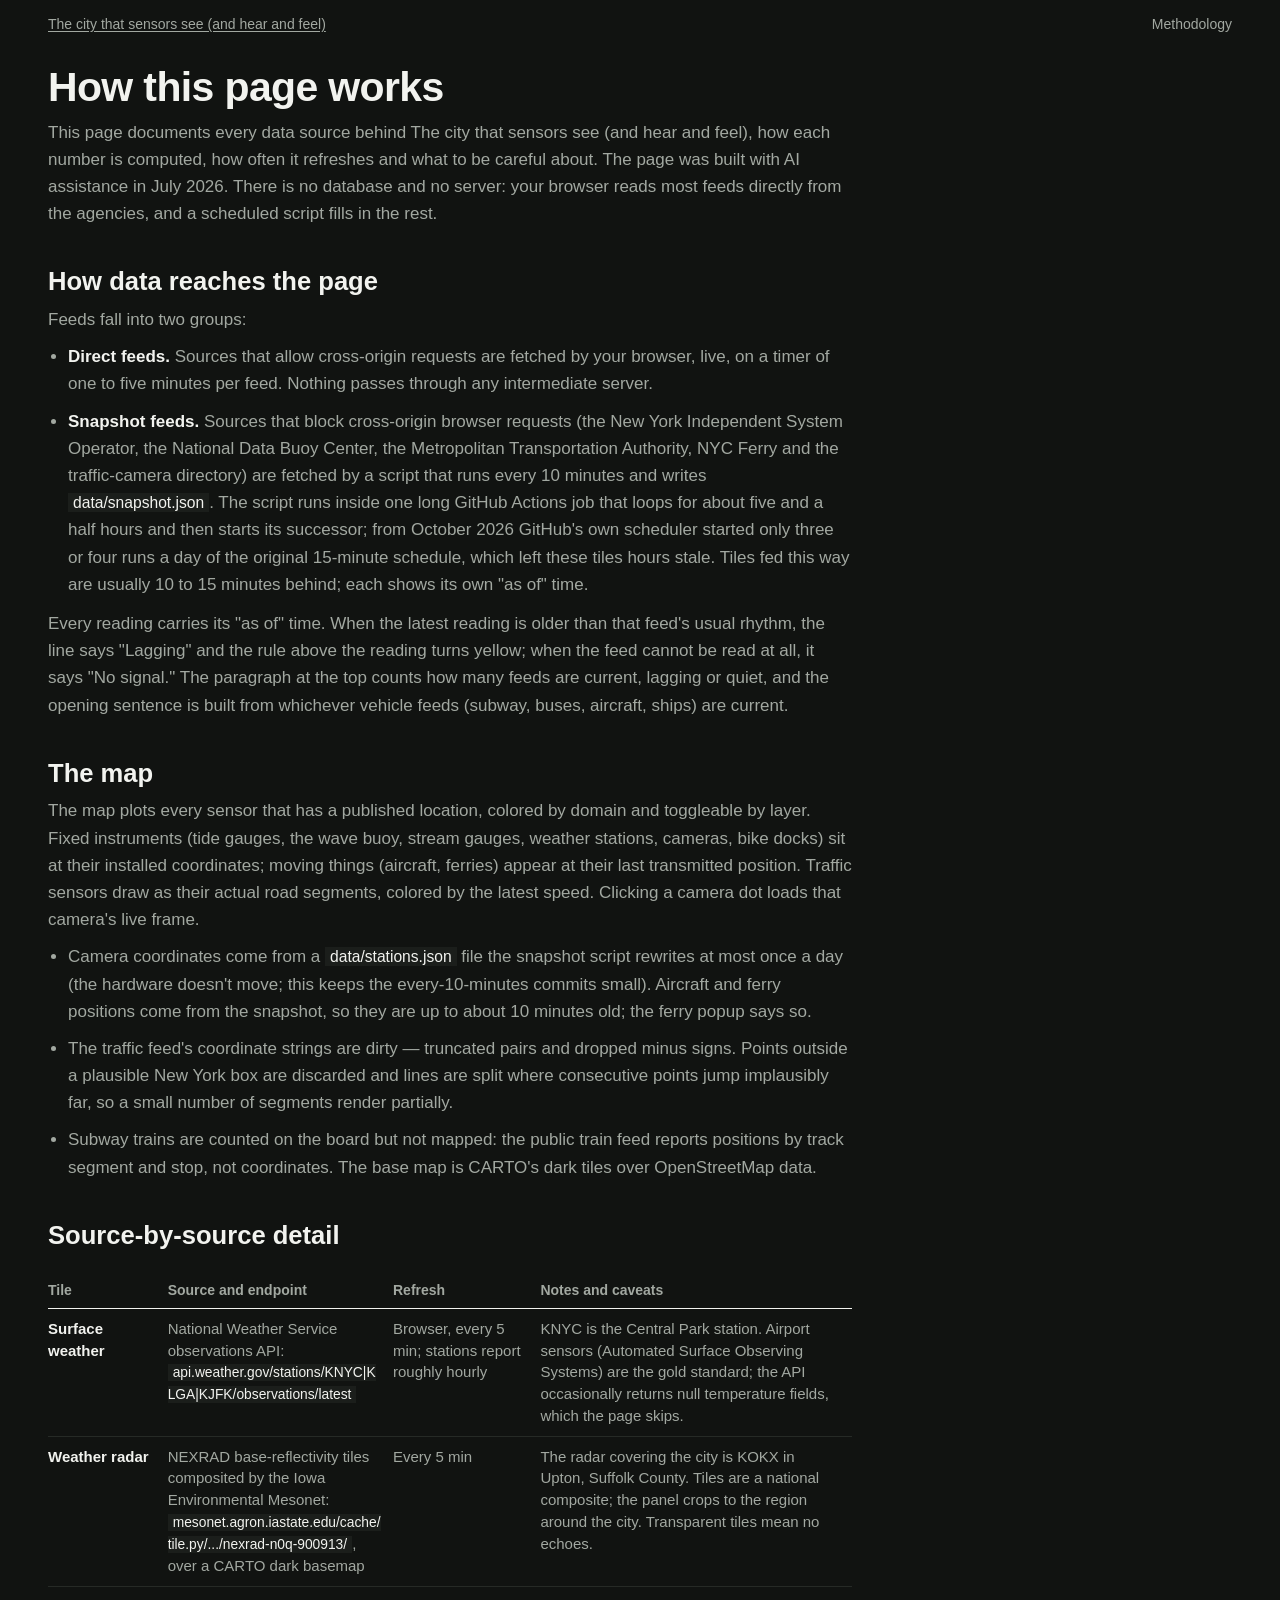
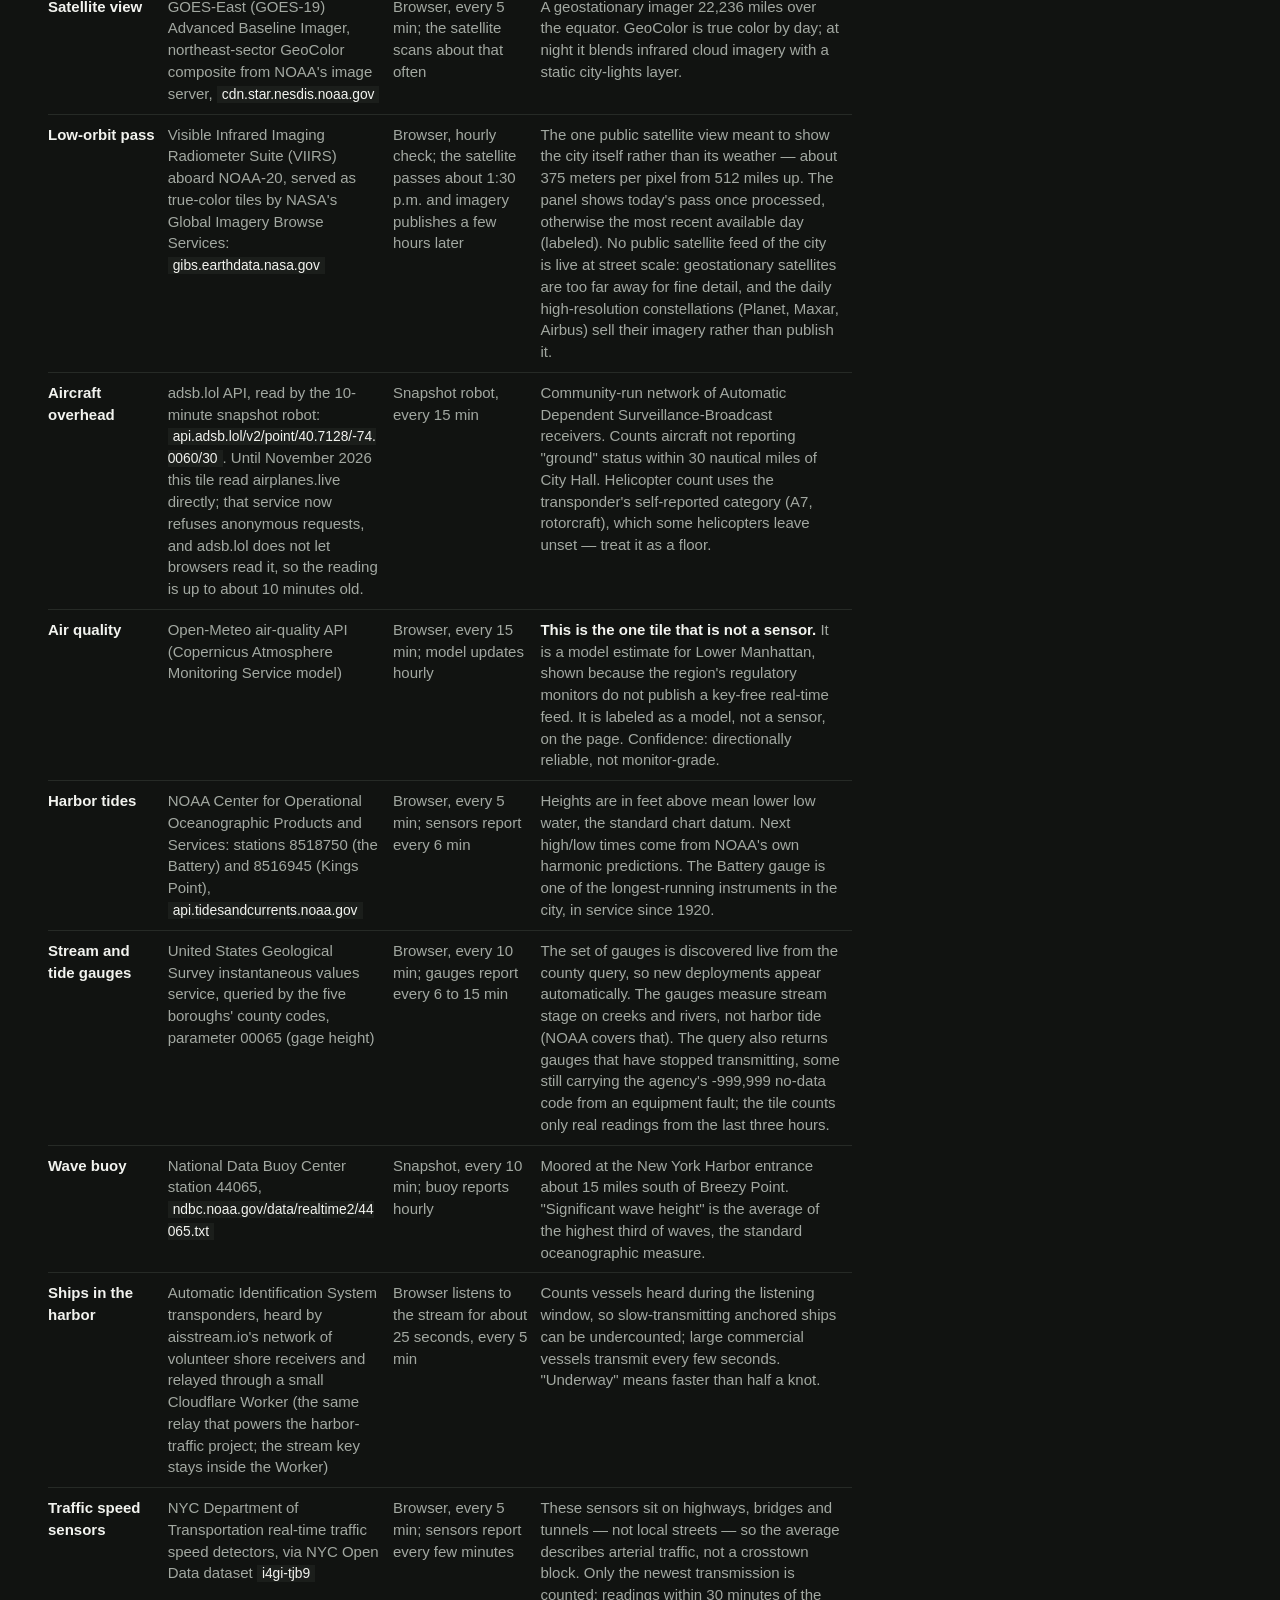
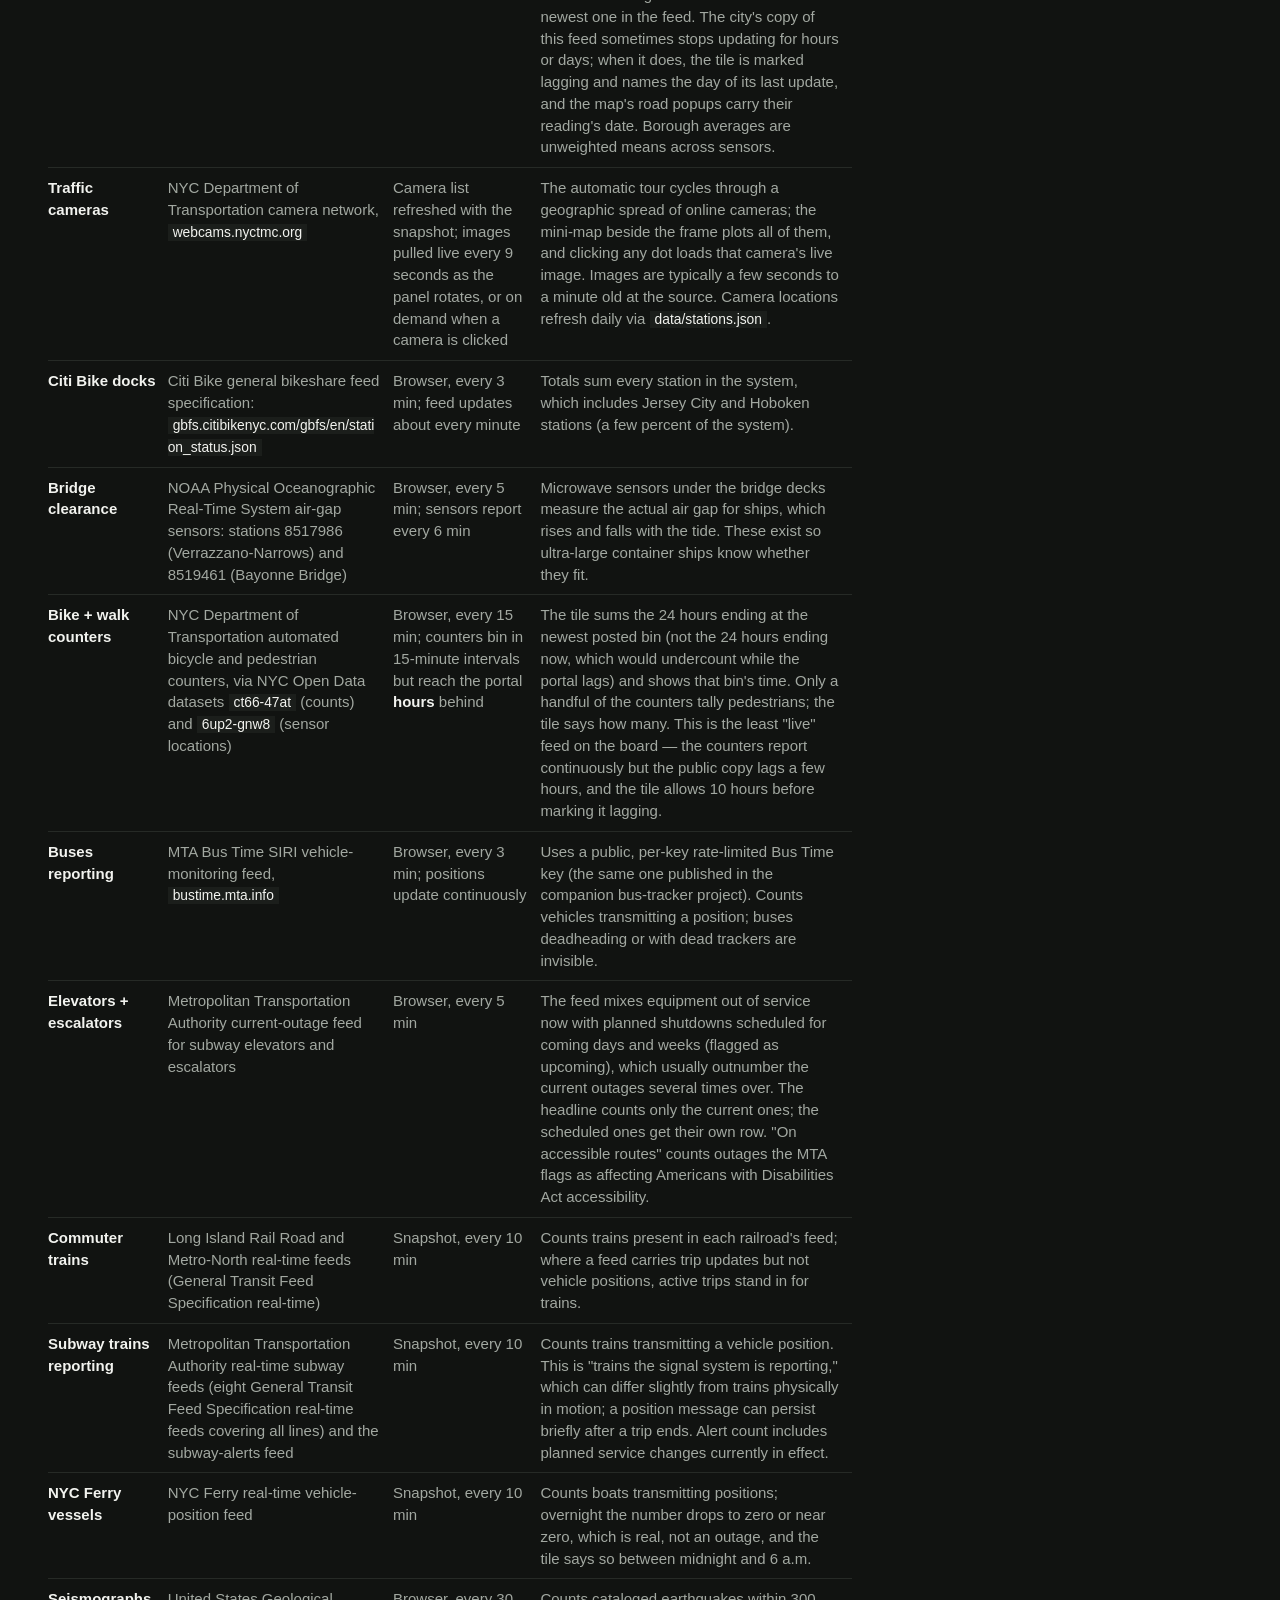
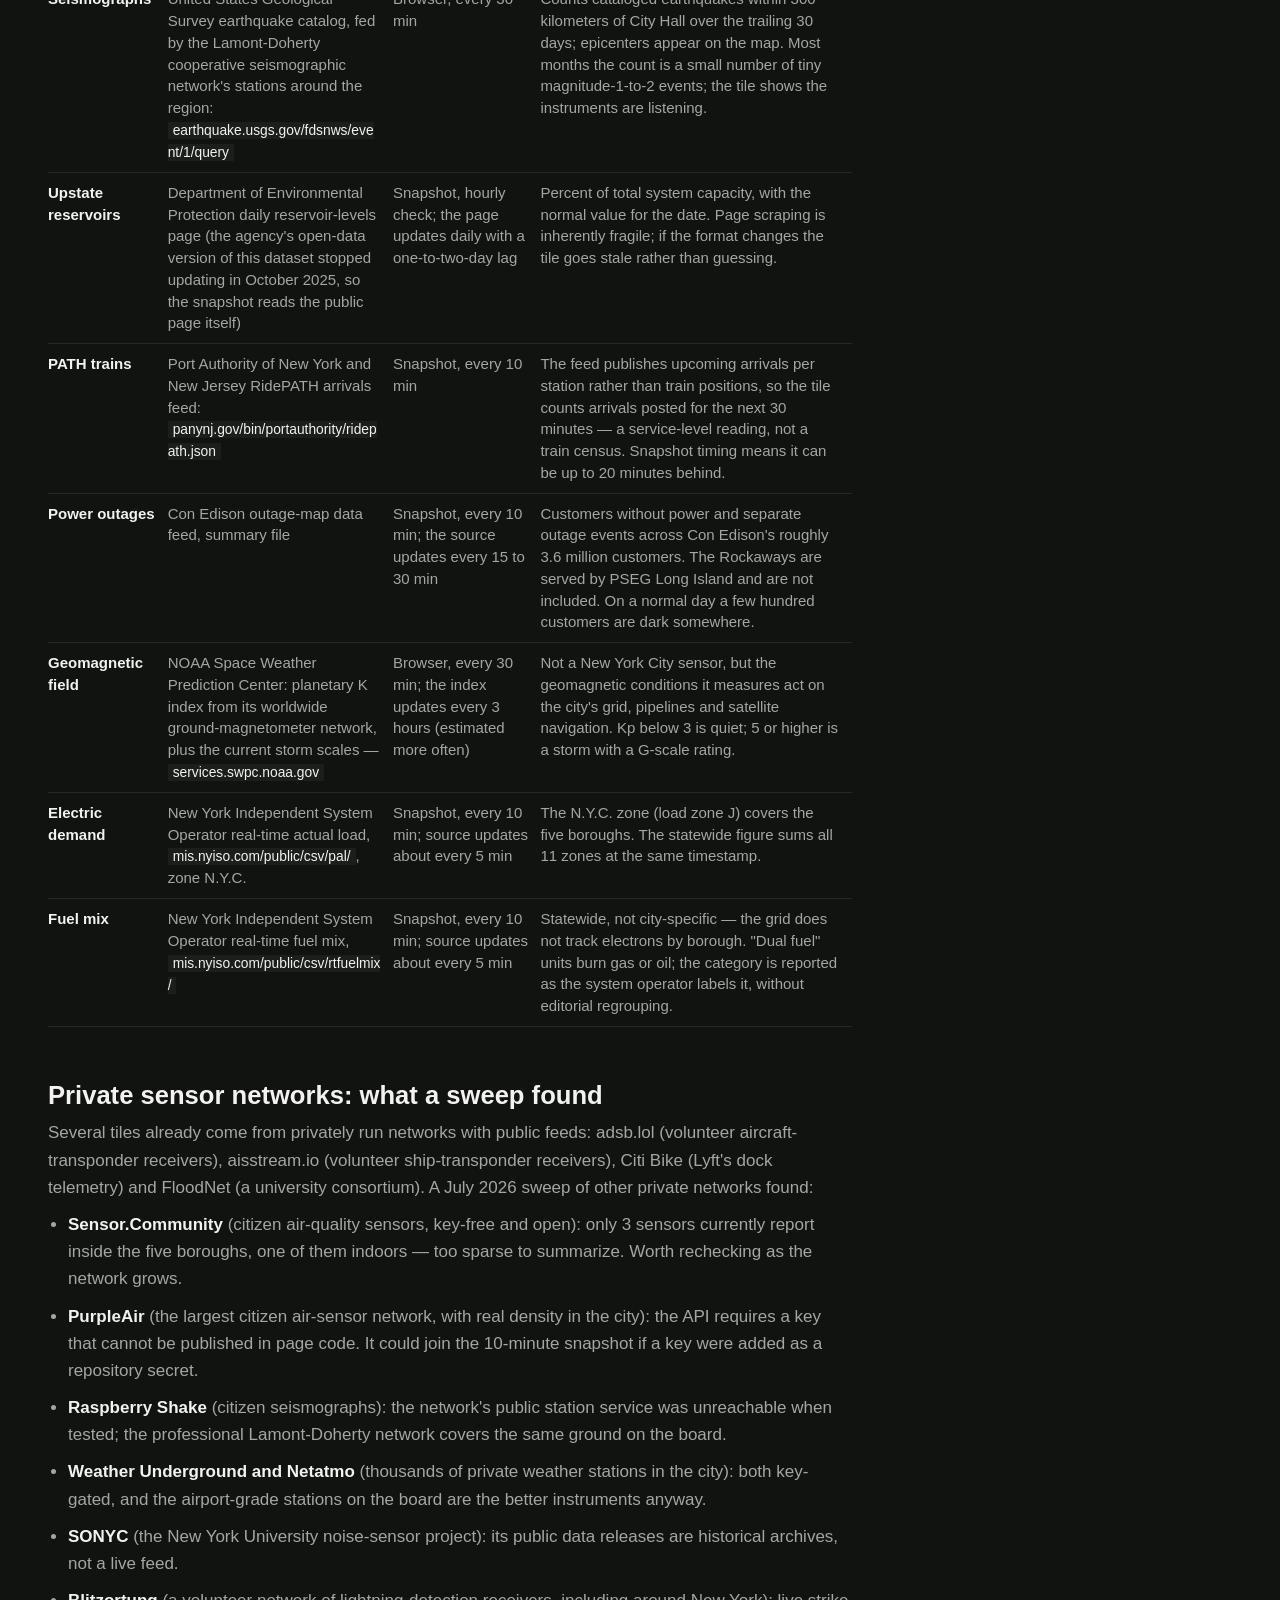
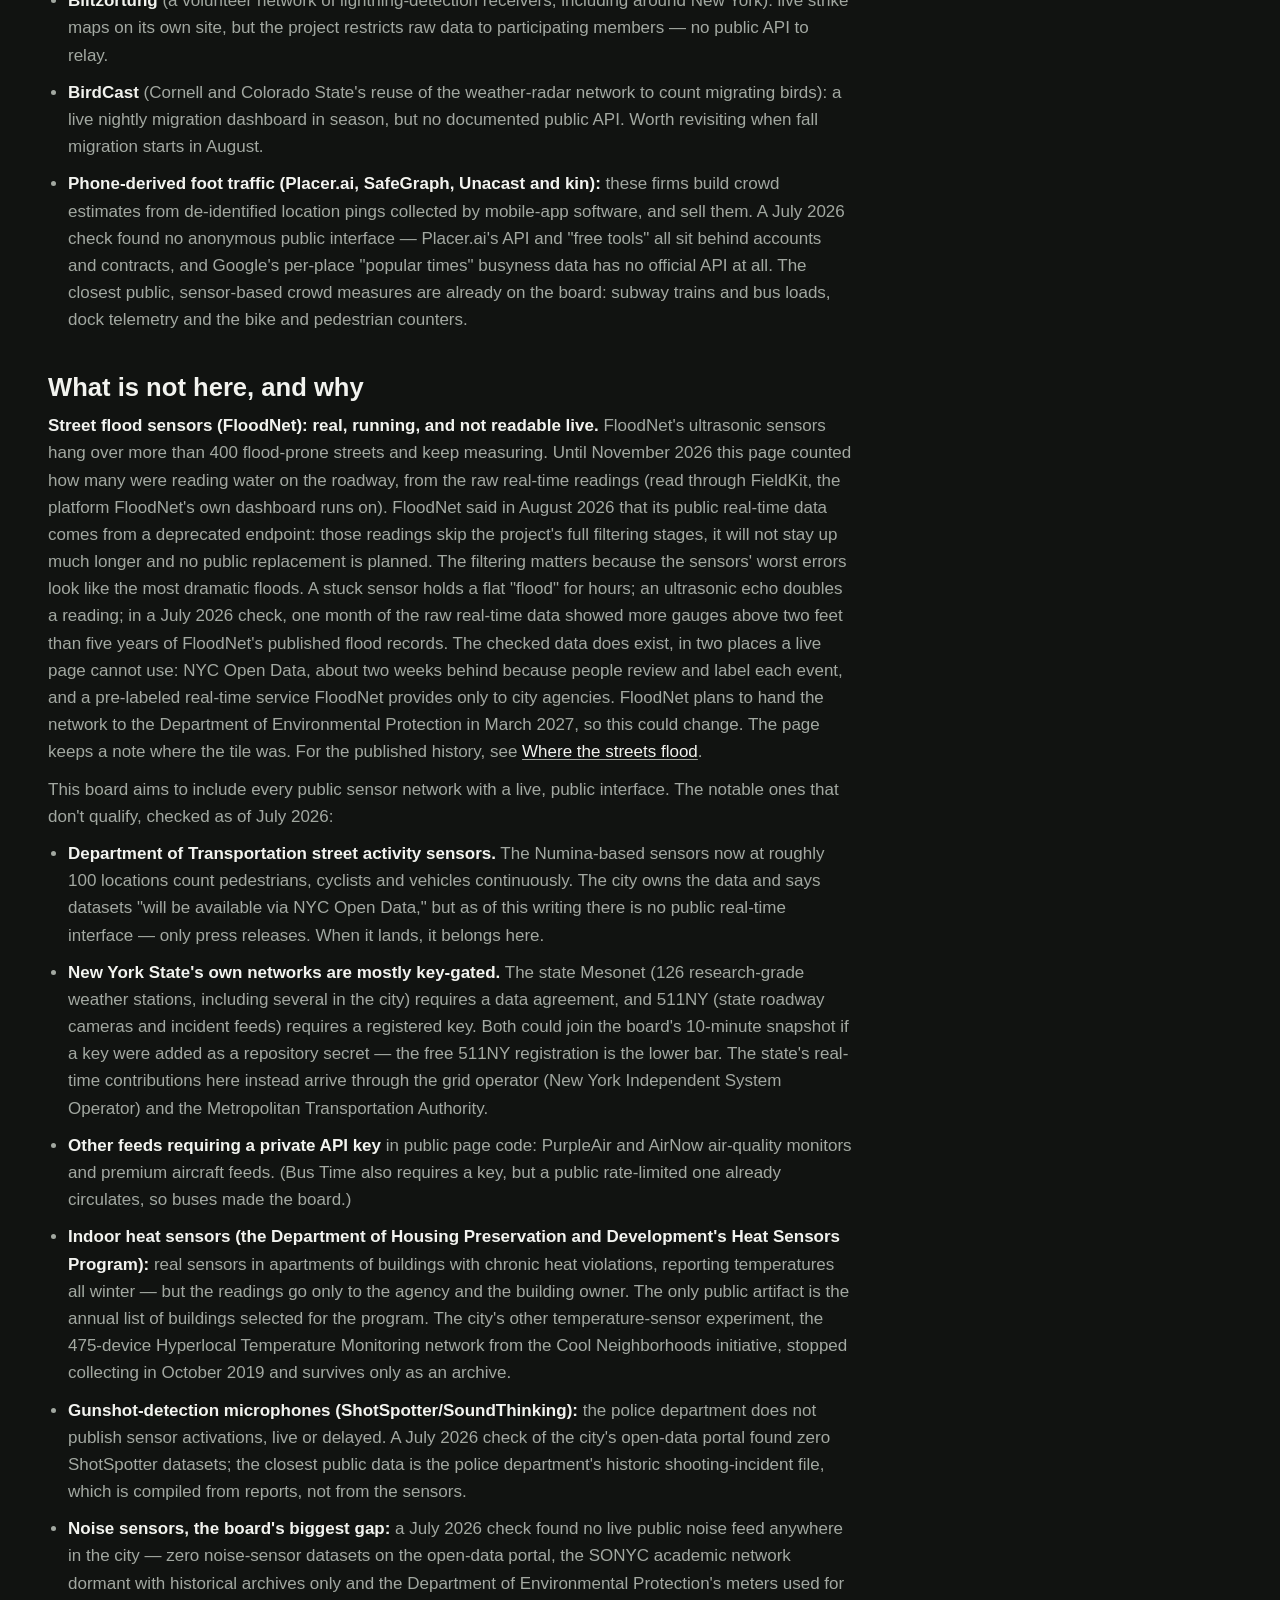
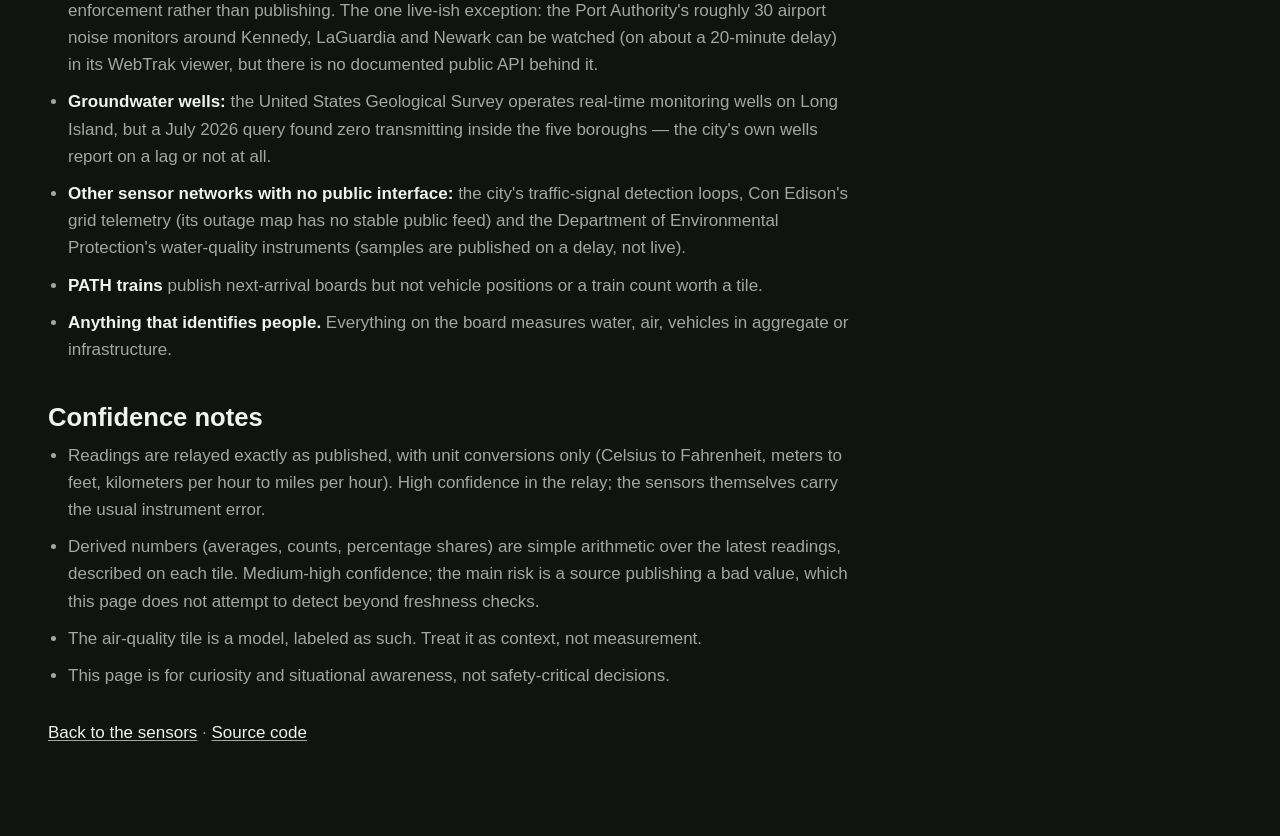
==== commit dc26b903: "Retire the live FloodNet tile; explain on the page why it can't be read live FloodNet's public real-" ====
--- a/methodology.html
+++ b/methodology.html
@@ -32,14 +32,14 @@
   <p>Feeds fall into two groups:</p>
   <ul>
     <li><b>Direct feeds.</b> Sources that allow cross-origin requests are fetched by your browser, live, on a timer of one to five minutes per feed. Nothing passes through any intermediate server.</li>
-    <li><b>Snapshot feeds.</b> Sources that block cross-origin browser requests (the New York Independent System Operator, the National Data Buoy Center, the Metropolitan Transportation Authority, NYC Ferry, the traffic-camera directory and FloodNet) are fetched by a script that runs every 10 minutes and writes <code>data/snapshot.json</code>. The script runs inside one long GitHub Actions job that loops for about five and a half hours and then starts its successor; from October 2026 GitHub's own scheduler started only three or four runs a day of the original 15-minute schedule, which left these tiles hours stale. Tiles fed this way are usually 10 to 15 minutes behind; each shows its own "as of" time.</li>
+    <li><b>Snapshot feeds.</b> Sources that block cross-origin browser requests (the New York Independent System Operator, the National Data Buoy Center, the Metropolitan Transportation Authority, NYC Ferry and the traffic-camera directory) are fetched by a script that runs every 10 minutes and writes <code>data/snapshot.json</code>. The script runs inside one long GitHub Actions job that loops for about five and a half hours and then starts its successor; from October 2026 GitHub's own scheduler started only three or four runs a day of the original 15-minute schedule, which left these tiles hours stale. Tiles fed this way are usually 10 to 15 minutes behind; each shows its own "as of" time.</li>
   </ul>
   <p>Every reading carries its "as of" time. When the latest reading is older than that feed's usual rhythm, the line says "Lagging" and the rule above the reading turns yellow; when the feed cannot be read at all, it says "No signal." The paragraph at the top counts how many feeds are current, lagging or quiet, and the opening sentence is built from whichever vehicle feeds (subway, buses, aircraft, ships) are current.</p>
 
   <h2>The map</h2>
-  <p>The map plots every sensor that has a published location, colored by domain and toggleable by layer. Fixed instruments (tide gauges, the wave buoy, stream gauges, weather stations, flood sensors, cameras, bike docks) sit at their installed coordinates; moving things (aircraft, ferries) appear at their last transmitted position. Traffic sensors draw as their actual road segments, colored by the latest speed. Clicking a camera dot loads that camera's live frame.</p>
-  <ul>
-    <li>Camera and flood-sensor coordinates come from a <code>data/stations.json</code> file the snapshot script rewrites at most once a day (the hardware doesn't move; this keeps the every-10-minutes commits small). Aircraft and ferry positions come from the snapshot, so they are up to about 10 minutes old; the ferry popup says so.</li>
+  <p>The map plots every sensor that has a published location, colored by domain and toggleable by layer. Fixed instruments (tide gauges, the wave buoy, stream gauges, weather stations, cameras, bike docks) sit at their installed coordinates; moving things (aircraft, ferries) appear at their last transmitted position. Traffic sensors draw as their actual road segments, colored by the latest speed. Clicking a camera dot loads that camera's live frame.</p>
+  <ul>
+    <li>Camera coordinates come from a <code>data/stations.json</code> file the snapshot script rewrites at most once a day (the hardware doesn't move; this keeps the every-10-minutes commits small). Aircraft and ferry positions come from the snapshot, so they are up to about 10 minutes old; the ferry popup says so.</li>
     <li>The traffic feed's coordinate strings are dirty — truncated pairs and dropped minus signs. Points outside a plausible New York box are discarded and lines are split where consecutive points jump implausibly far, so a small number of segments render partially.</li>
     <li>Subway trains are counted on the board but not mapped: the public train feed reports positions by track segment and stop, not coordinates. The base map is CARTO's dark tiles over OpenStreetMap data.</li>
   </ul>
@@ -107,12 +107,6 @@
       <td>Automatic Identification System transponders, heard by aisstream.io's network of volunteer shore receivers and relayed through a small Cloudflare Worker (the same relay that powers the harbor-traffic project; the stream key stays inside the Worker)</td>
       <td>Browser listens to the stream for about 25 seconds, every 5 min</td>
       <td>Counts vessels heard during the listening window, so slow-transmitting anchored ships can be undercounted; large commercial vessels transmit every few seconds. "Underway" means faster than half a knot.</td>
-    </tr>
-    <tr>
-      <td><b>Street flood sensors</b></td>
-      <td>FloodNet (a New York University and City University of New York project with city agencies), read through the FieldKit platform its dashboard runs on: project 174, sensor <code>wh.floodnet.depth</code></td>
-      <td>Snapshot, every 10 min</td>
-      <td>Ultrasonic sensors measure water depth over roadways at flood-prone spots. Only stations with a depth reading in the last 6 hours are counted. Depth values are treated as millimeters, matching FloodNet's published data schema; a sensor is counted as "wet" above one inch (25.4 millimeters). Because the unit is inferred from the schema rather than labeled in the feed, treat the wet-sensor count as a floor. Dry readings hover near zero with sensor noise.</td>
     </tr>
     <tr>
       <td><b>Traffic speed sensors</b></td>
@@ -233,6 +227,7 @@
   </ul>
 
   <h2>What is not here, and why</h2>
+  <p><b>Street flood sensors (FloodNet): real, running, and not readable live.</b> FloodNet's ultrasonic sensors hang over more than 400 flood-prone streets and keep measuring. Until November 2026 this page counted how many were reading water on the roadway, from the raw real-time readings (read through FieldKit, the platform FloodNet's own dashboard runs on). FloodNet said in August 2026 that its public real-time data comes from a deprecated endpoint: those readings skip the project's full filtering stages, it will not stay up much longer and no public replacement is planned. The filtering matters because the sensors' worst errors look like the most dramatic floods. A stuck sensor holds a flat "flood" for hours; an ultrasonic echo doubles a reading; in a July 2026 check, one month of the raw real-time data showed more gauges above two feet than five years of FloodNet's published flood records. The checked data does exist, in two places a live page cannot use: NYC Open Data, about two weeks behind because people review and label each event, and a pre-labeled real-time service FloodNet provides only to city agencies. FloodNet plans to hand the network to the Department of Environmental Protection in March 2027, so this could change. The page keeps a note where the tile was. For the published history, see <a href="https://joshgreenman1973.github.io/nyc-floodnet-map/">Where the streets flood</a>.</p>
   <p>This board aims to include every public sensor network with a live, public interface. The notable ones that don't qualify, checked as of July 2026:</p>
   <ul>
     <li><b>Department of Transportation street activity sensors.</b> The Numina-based sensors now at roughly 100 locations count pedestrians, cyclists and vehicles continuously. The city owns the data and says datasets "will be available via NYC Open Data," but as of this writing there is no public real-time interface — only press releases. When it lands, it belongs here.</li>
--- a/style.css
+++ b/style.css
@@ -156,6 +156,8 @@
 @media (max-width: 680px) { .mod.wide { grid-column: span 1; } }
 .mod[data-state="stale"] { border-top-color: var(--sun); }
 .mod[data-state="err"], .mod[data-state="wait"] { border-top-color: var(--line); }
+.note-mod { border-top: 1.5px dashed var(--fg2); }
+.note-mod .mod-body p { margin: 0; font-size: 15px; line-height: 1.5; color: var(--fg2); }
 
 .mod-title { font-size: 1.12rem; font-weight: 700; line-height: 1.25; }
 .mod-title .model { font-weight: 400; color: var(--fg2); }
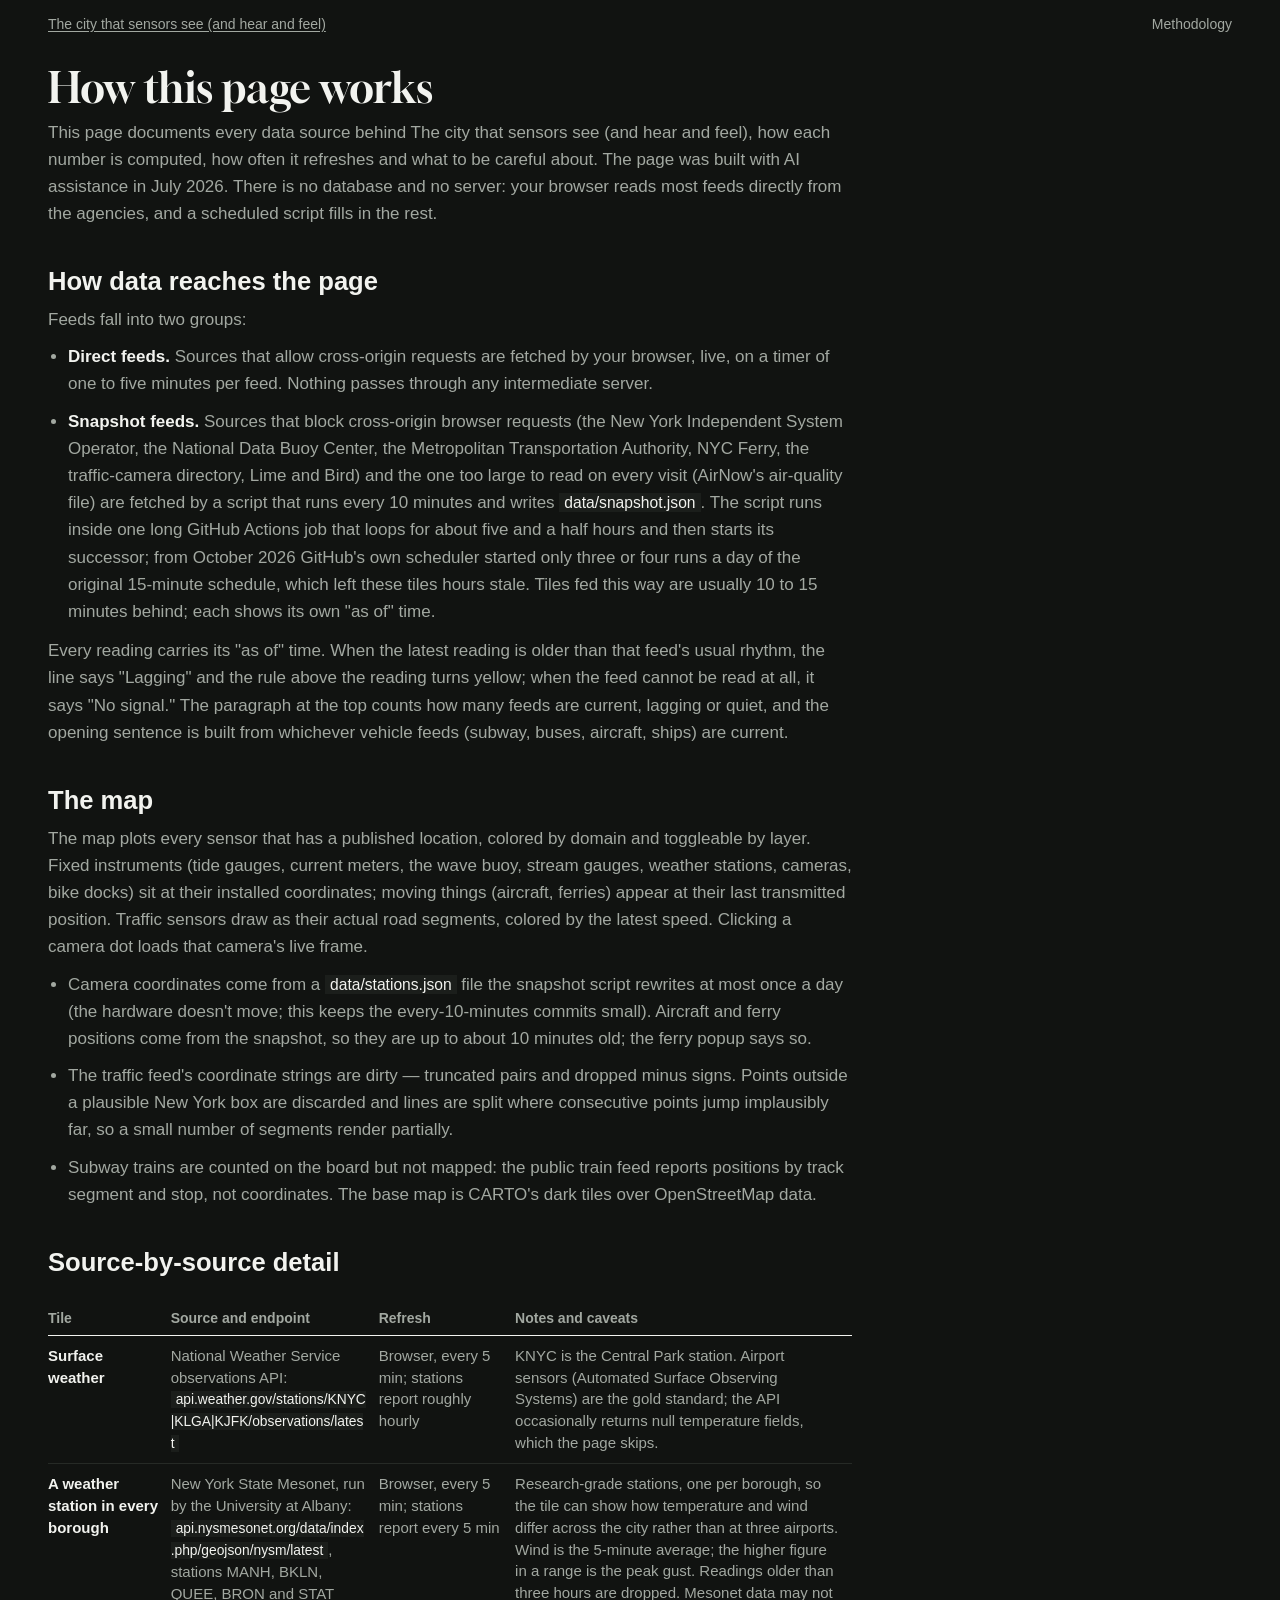
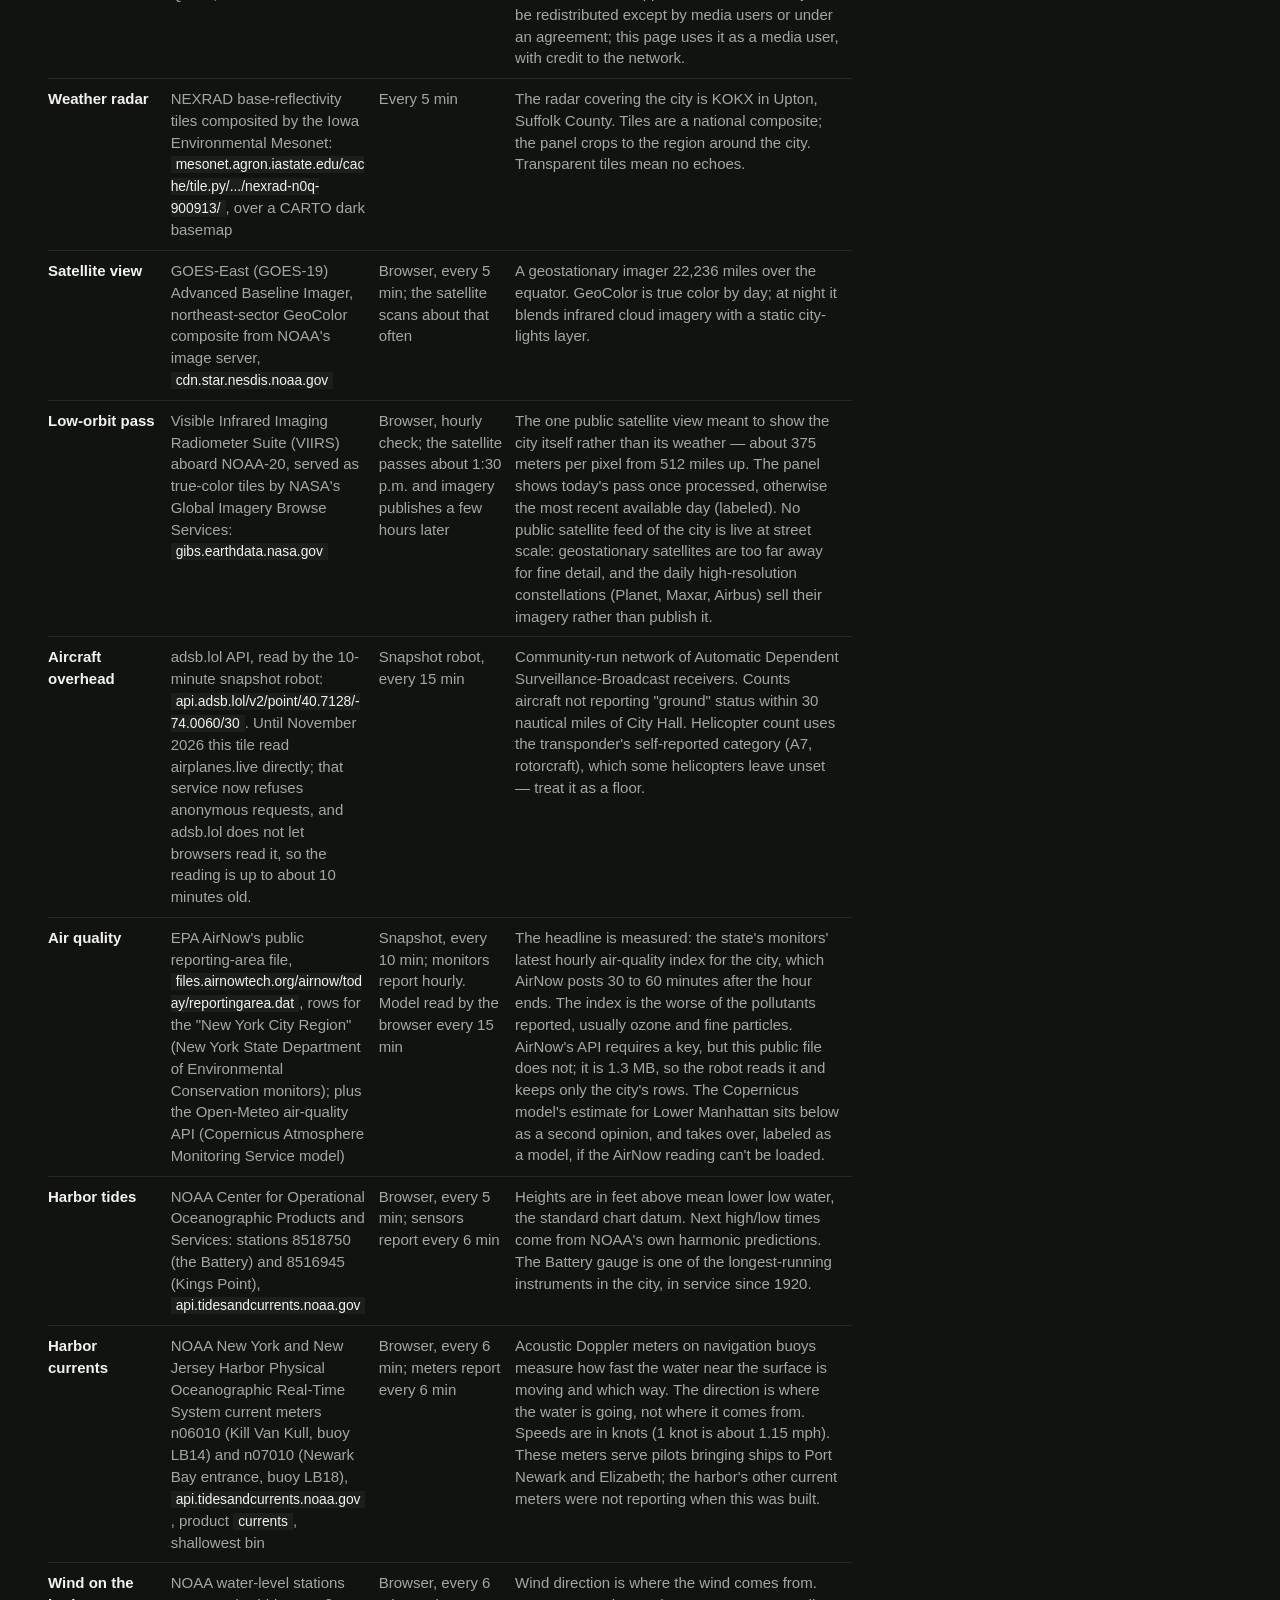
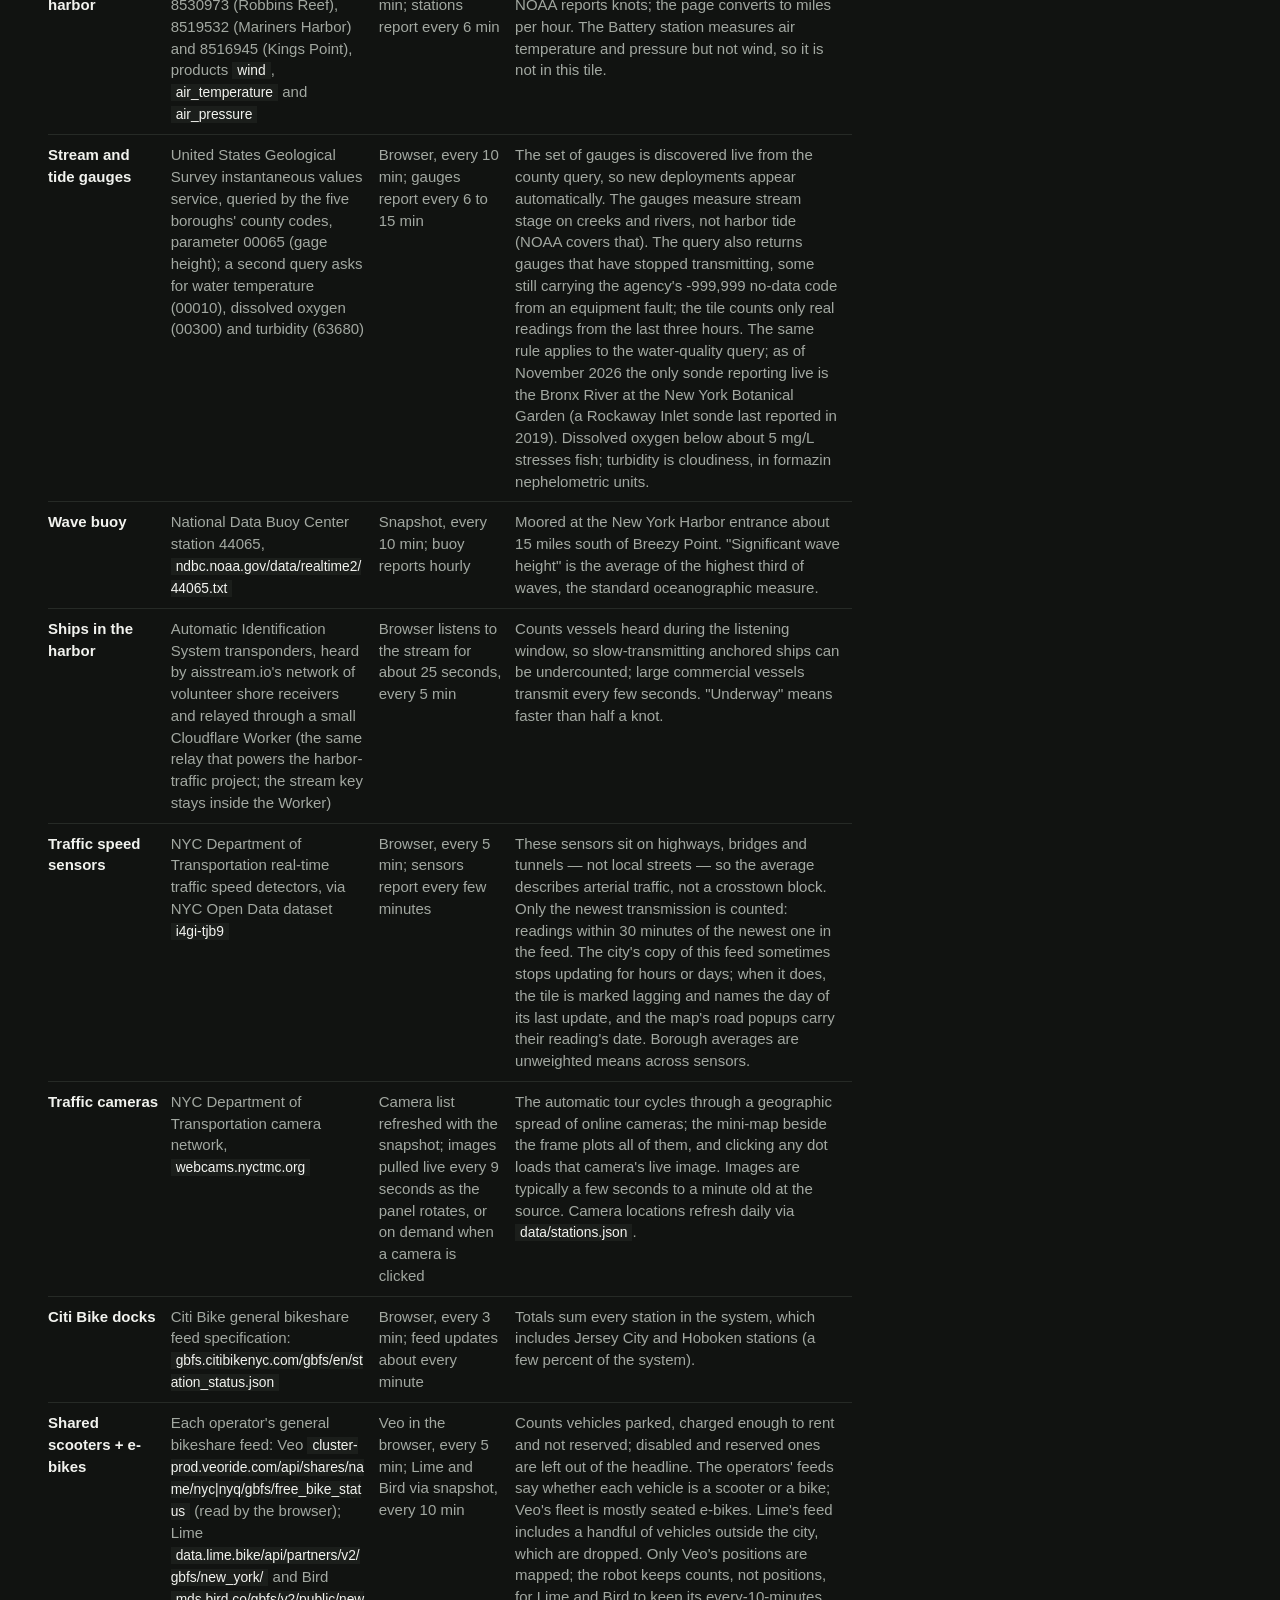
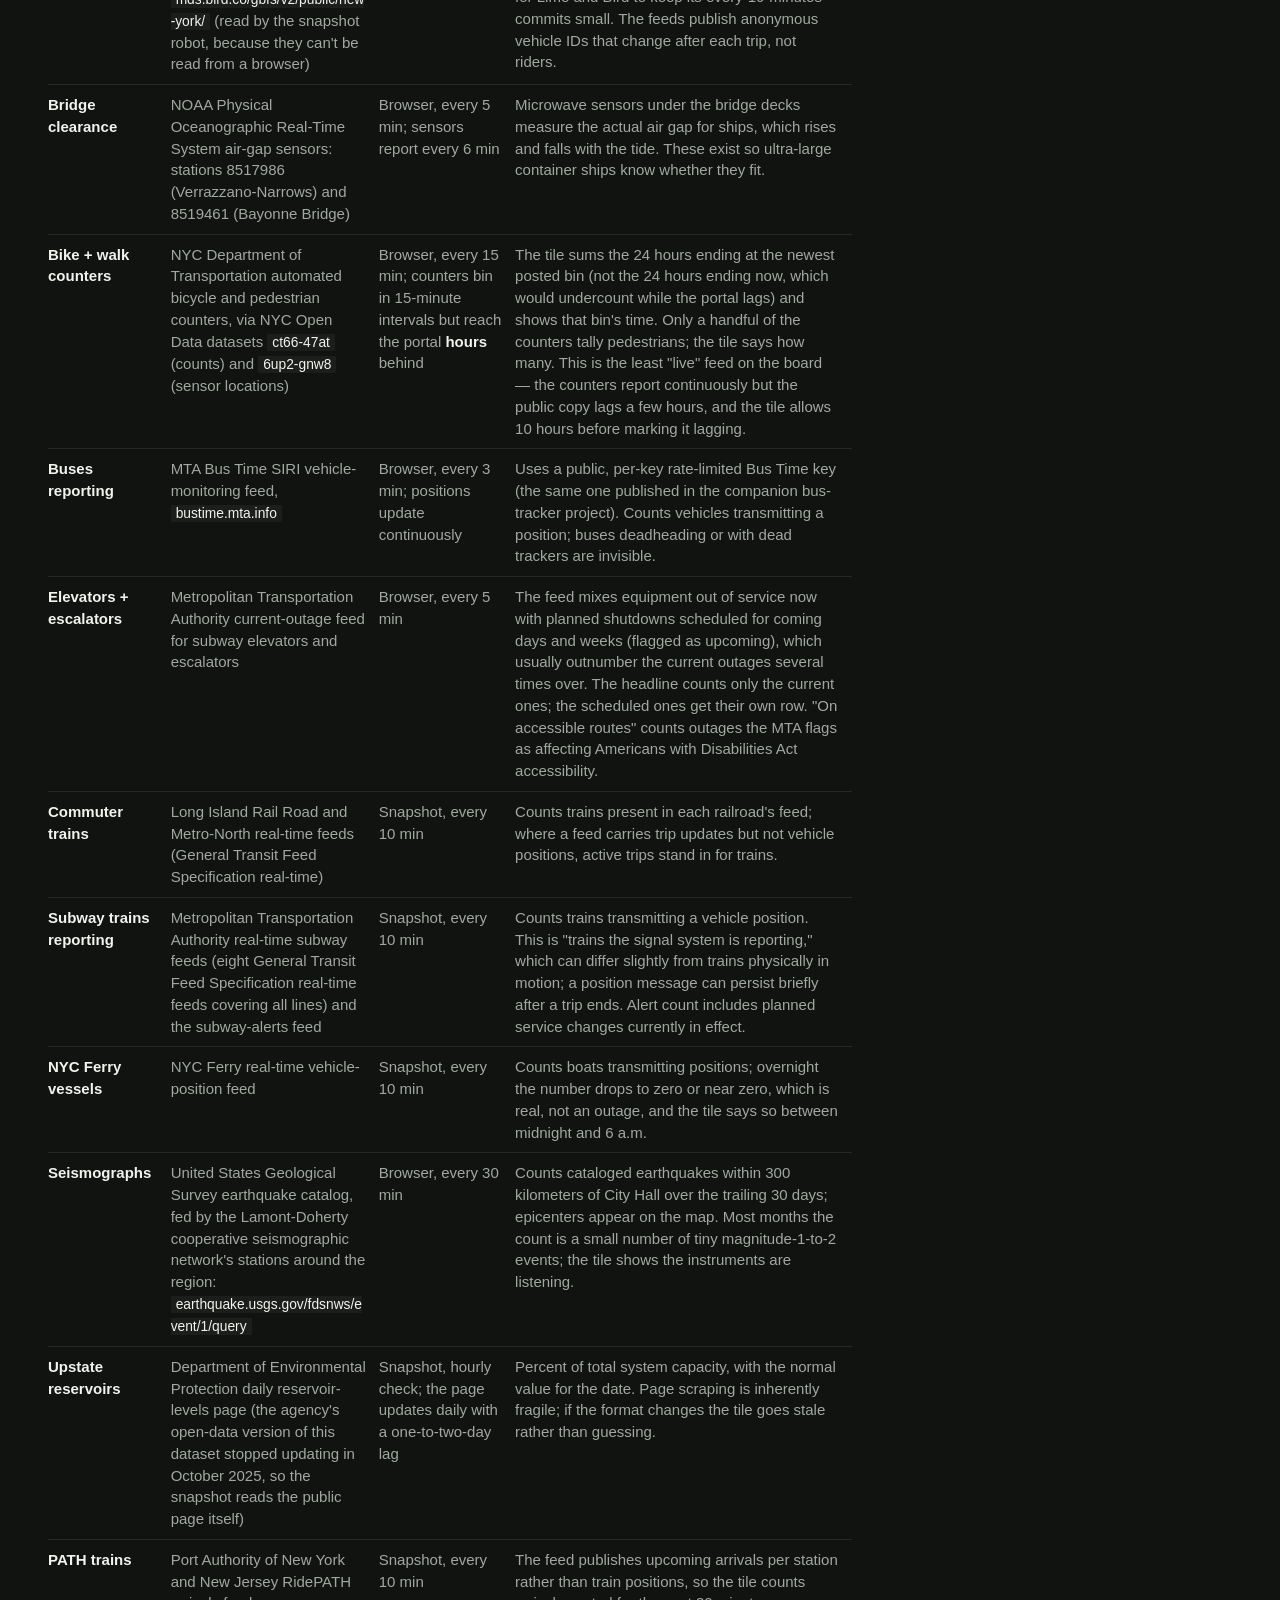
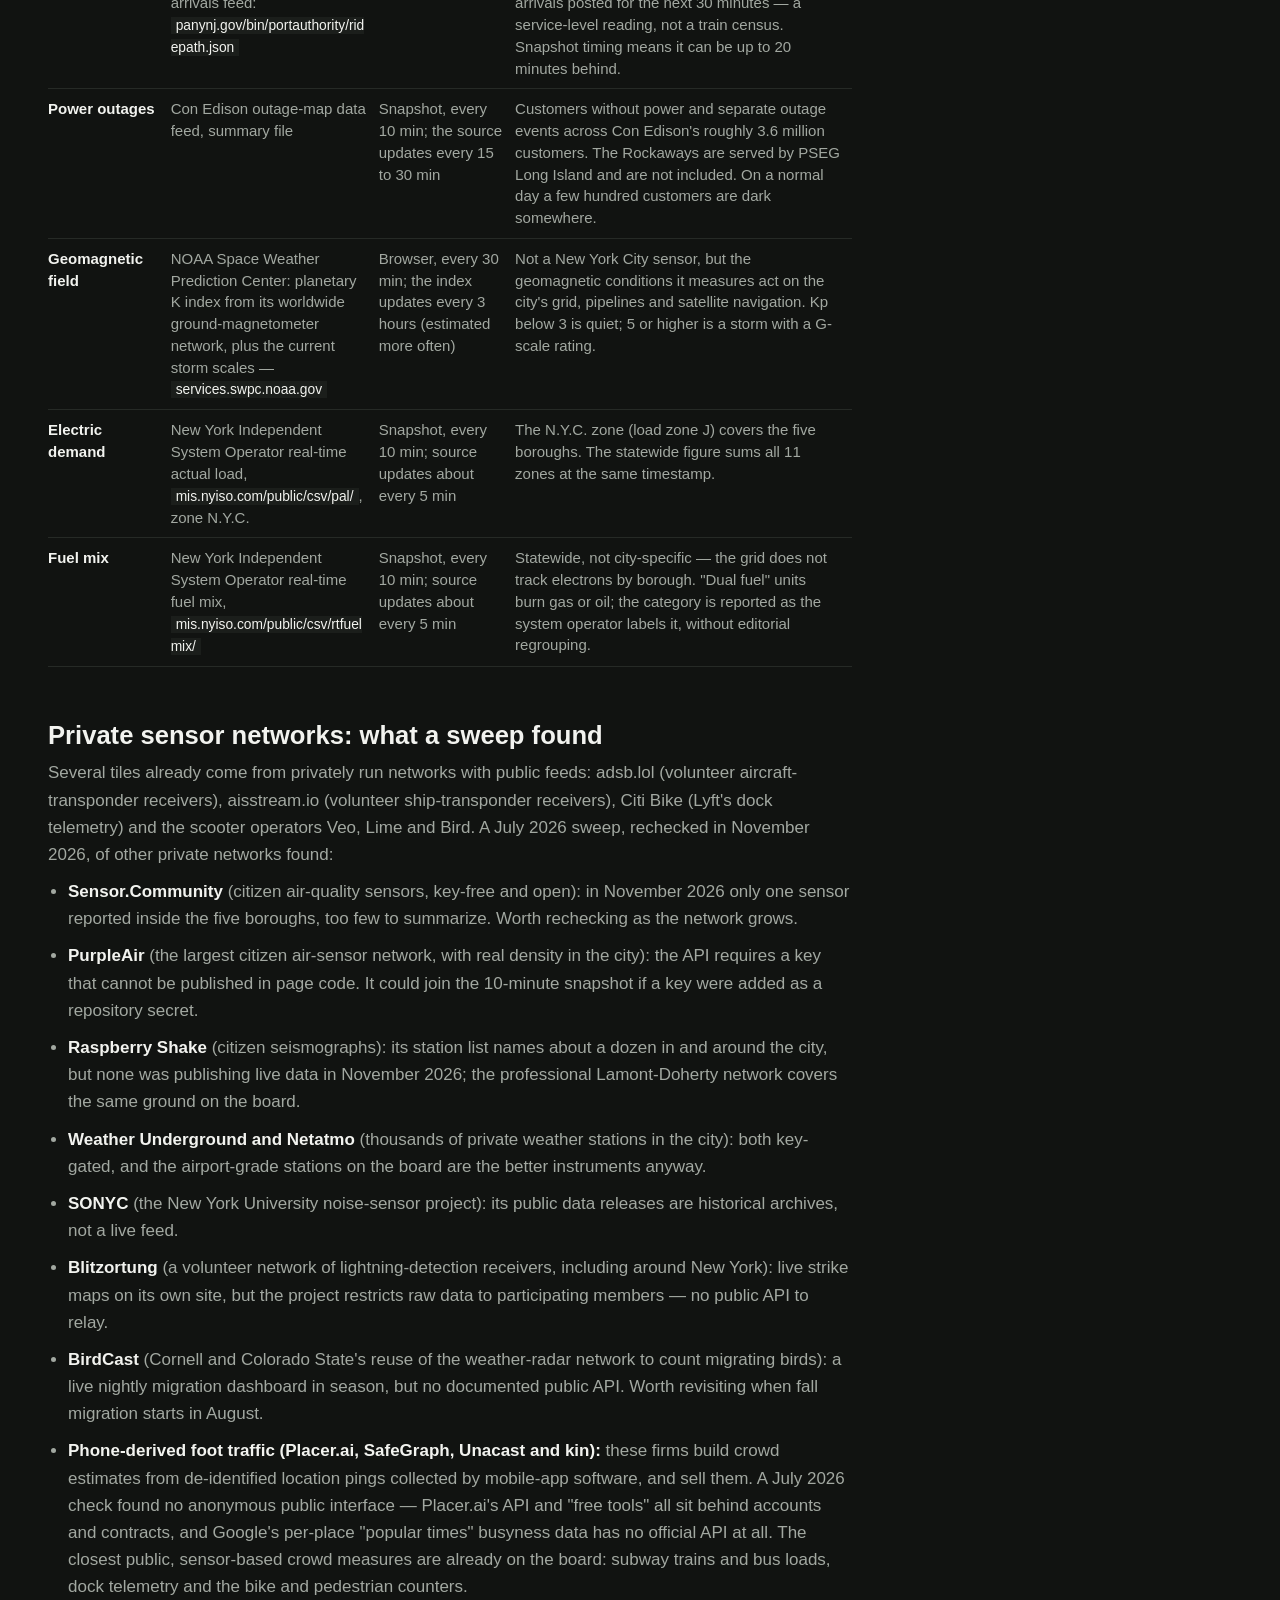
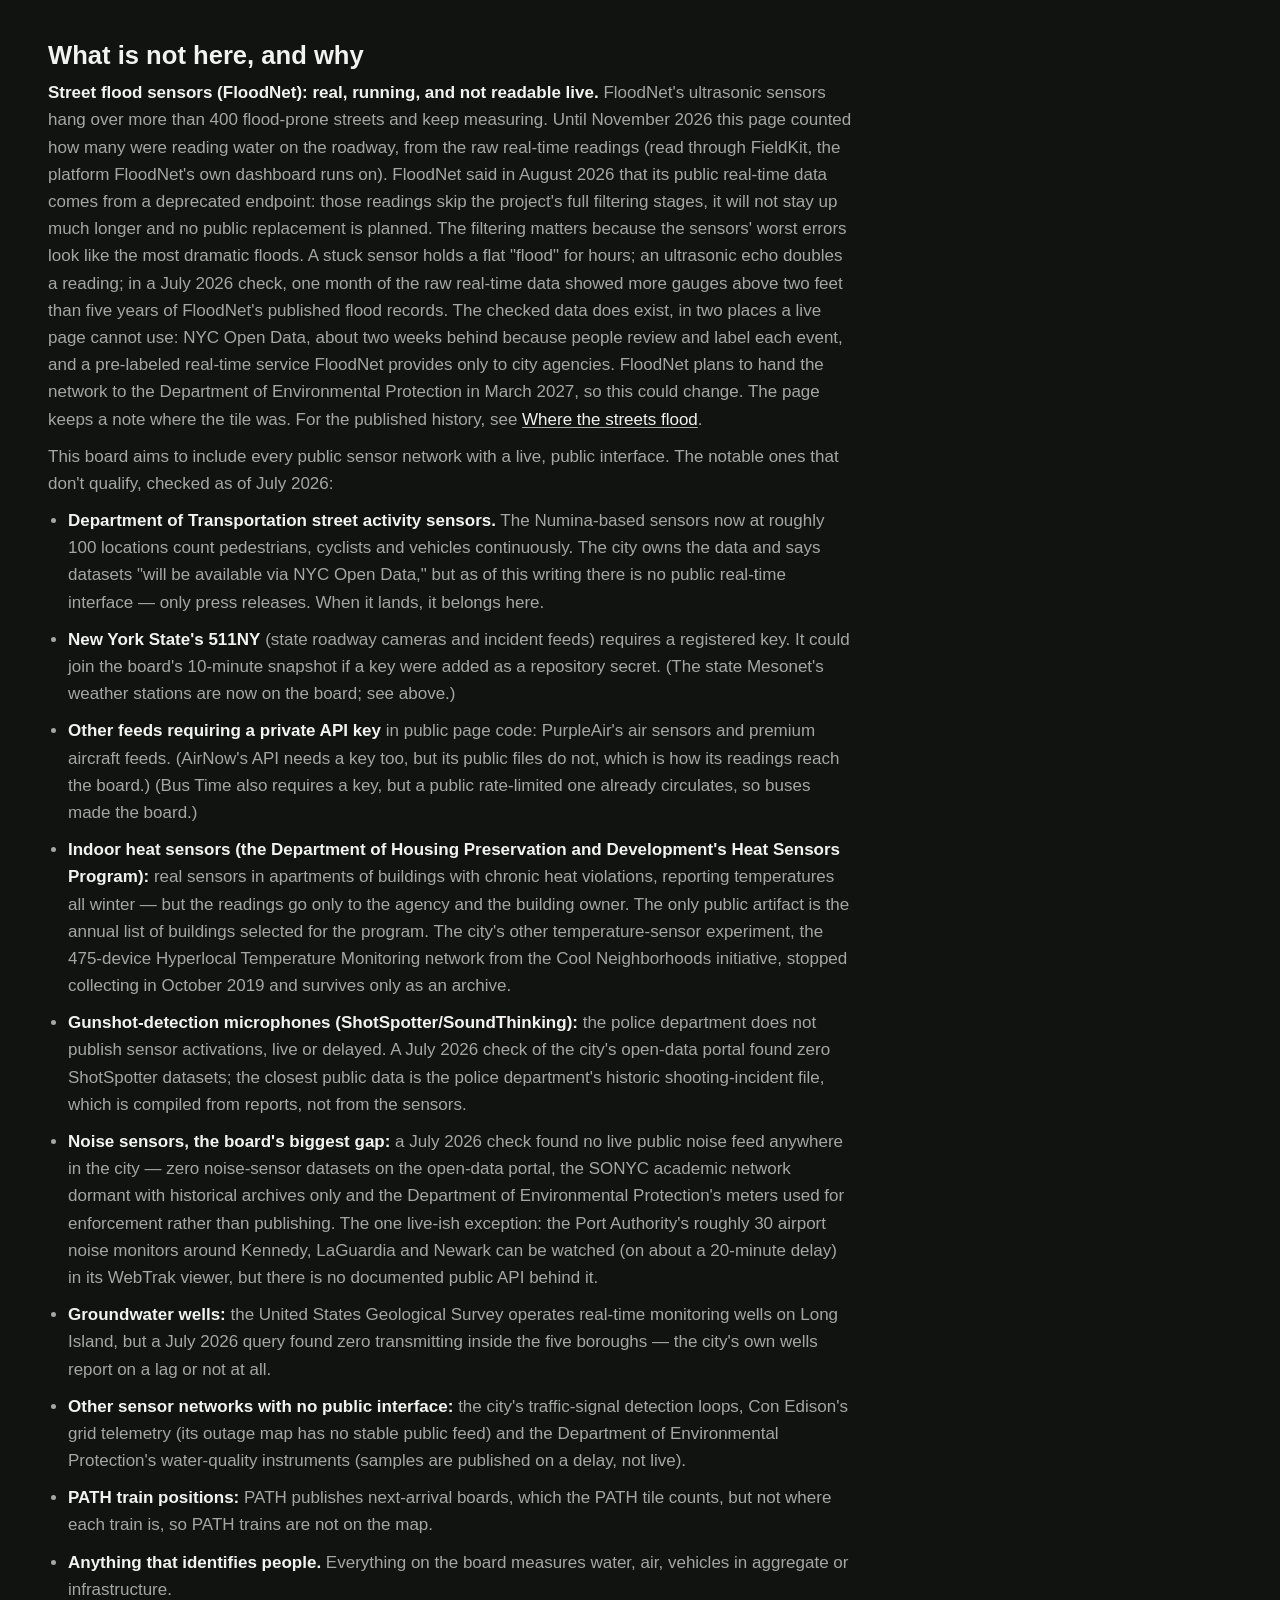
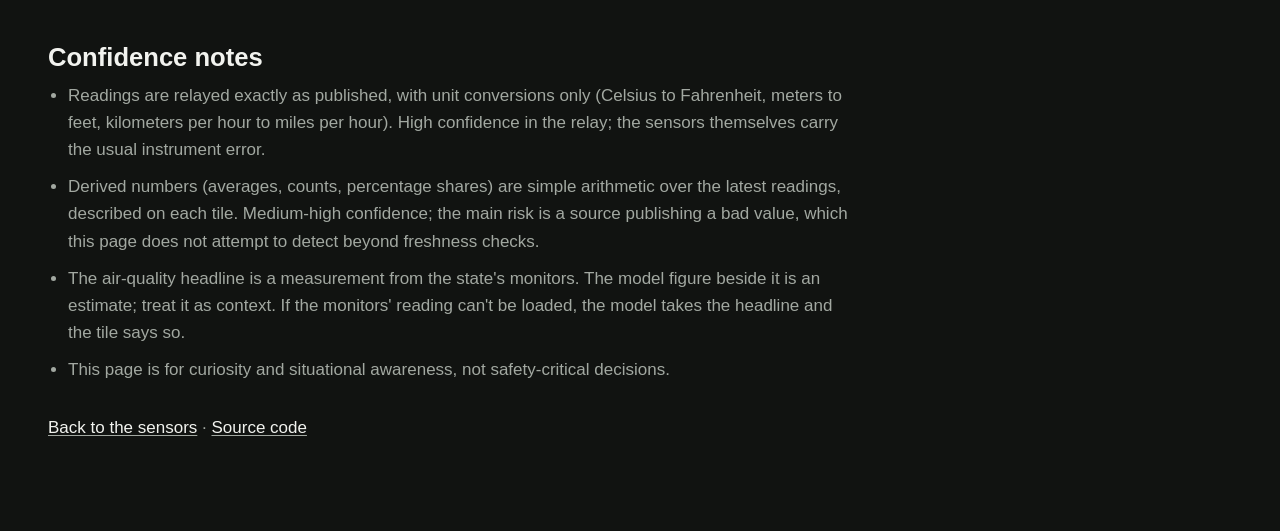
==== commit f8dc0731: "Add borough Mesonet stations, harbor currents and wind, scooters, river water quality and measured a" ====
--- a/methodology.html
+++ b/methodology.html
@@ -4,7 +4,10 @@
 <meta charset="UTF-8">
 <meta name="viewport" content="width=device-width, initial-scale=1.0">
 <title>Methodology — The city that sensors see (and hear and feel)</title>
-<link rel="stylesheet" href="style.css">
+<link rel="preconnect" href="https://fonts.googleapis.com">
+<link rel="preconnect" href="https://fonts.gstatic.com" crossorigin>
+<link href="https://fonts.googleapis.com/css2?family=Gloock&display=swap" rel="stylesheet">
+<link rel="stylesheet" href="style.css?v=20261124b">
 <style>
   .doc { max-width: 900px; padding: 0 var(--pad) 80px; }
   .doc h1 { margin-top: 30px; }
@@ -32,12 +35,12 @@
   <p>Feeds fall into two groups:</p>
   <ul>
     <li><b>Direct feeds.</b> Sources that allow cross-origin requests are fetched by your browser, live, on a timer of one to five minutes per feed. Nothing passes through any intermediate server.</li>
-    <li><b>Snapshot feeds.</b> Sources that block cross-origin browser requests (the New York Independent System Operator, the National Data Buoy Center, the Metropolitan Transportation Authority, NYC Ferry and the traffic-camera directory) are fetched by a script that runs every 10 minutes and writes <code>data/snapshot.json</code>. The script runs inside one long GitHub Actions job that loops for about five and a half hours and then starts its successor; from October 2026 GitHub's own scheduler started only three or four runs a day of the original 15-minute schedule, which left these tiles hours stale. Tiles fed this way are usually 10 to 15 minutes behind; each shows its own "as of" time.</li>
+    <li><b>Snapshot feeds.</b> Sources that block cross-origin browser requests (the New York Independent System Operator, the National Data Buoy Center, the Metropolitan Transportation Authority, NYC Ferry, the traffic-camera directory, Lime and Bird) and the one too large to read on every visit (AirNow's air-quality file) are fetched by a script that runs every 10 minutes and writes <code>data/snapshot.json</code>. The script runs inside one long GitHub Actions job that loops for about five and a half hours and then starts its successor; from October 2026 GitHub's own scheduler started only three or four runs a day of the original 15-minute schedule, which left these tiles hours stale. Tiles fed this way are usually 10 to 15 minutes behind; each shows its own "as of" time.</li>
   </ul>
   <p>Every reading carries its "as of" time. When the latest reading is older than that feed's usual rhythm, the line says "Lagging" and the rule above the reading turns yellow; when the feed cannot be read at all, it says "No signal." The paragraph at the top counts how many feeds are current, lagging or quiet, and the opening sentence is built from whichever vehicle feeds (subway, buses, aircraft, ships) are current.</p>
 
   <h2>The map</h2>
-  <p>The map plots every sensor that has a published location, colored by domain and toggleable by layer. Fixed instruments (tide gauges, the wave buoy, stream gauges, weather stations, cameras, bike docks) sit at their installed coordinates; moving things (aircraft, ferries) appear at their last transmitted position. Traffic sensors draw as their actual road segments, colored by the latest speed. Clicking a camera dot loads that camera's live frame.</p>
+  <p>The map plots every sensor that has a published location, colored by domain and toggleable by layer. Fixed instruments (tide gauges, current meters, the wave buoy, stream gauges, weather stations, cameras, bike docks) sit at their installed coordinates; moving things (aircraft, ferries) appear at their last transmitted position. Traffic sensors draw as their actual road segments, colored by the latest speed. Clicking a camera dot loads that camera's live frame.</p>
   <ul>
     <li>Camera coordinates come from a <code>data/stations.json</code> file the snapshot script rewrites at most once a day (the hardware doesn't move; this keeps the every-10-minutes commits small). Aircraft and ferry positions come from the snapshot, so they are up to about 10 minutes old; the ferry popup says so.</li>
     <li>The traffic feed's coordinate strings are dirty — truncated pairs and dropped minus signs. Points outside a plausible New York box are discarded and lines are split where consecutive points jump implausibly far, so a small number of segments render partially.</li>
@@ -55,6 +58,12 @@
       <td>KNYC is the Central Park station. Airport sensors (Automated Surface Observing Systems) are the gold standard; the API occasionally returns null temperature fields, which the page skips.</td>
     </tr>
     <tr>
+      <td><b>A weather station in every borough</b></td>
+      <td>New York State Mesonet, run by the University at Albany: <code>api.nysmesonet.org/data/index.php/geojson/nysm/latest</code>, stations MANH, BKLN, QUEE, BRON and STAT</td>
+      <td>Browser, every 5 min; stations report every 5 min</td>
+      <td>Research-grade stations, one per borough, so the tile can show how temperature and wind differ across the city rather than at three airports. Wind is the 5-minute average; the higher figure in a range is the peak gust. Readings older than three hours are dropped. Mesonet data may not be redistributed except by media users or under an agreement; this page uses it as a media user, with credit to the network.</td>
+    </tr>
+    <tr>
       <td><b>Weather radar</b></td>
       <td>NEXRAD base-reflectivity tiles composited by the Iowa Environmental Mesonet: <code>mesonet.agron.iastate.edu/cache/tile.py/.../nexrad-n0q-900913/</code>, over a CARTO dark basemap</td>
       <td>Every 5 min</td>
@@ -80,9 +89,9 @@
     </tr>
     <tr>
       <td><b>Air quality</b></td>
-      <td>Open-Meteo air-quality API (Copernicus Atmosphere Monitoring Service model)</td>
-      <td>Browser, every 15 min; model updates hourly</td>
-      <td><b>This is the one tile that is not a sensor.</b> It is a model estimate for Lower Manhattan, shown because the region's regulatory monitors do not publish a key-free real-time feed. It is labeled as a model, not a sensor, on the page. Confidence: directionally reliable, not monitor-grade.</td>
+      <td>EPA AirNow's public reporting-area file, <code>files.airnowtech.org/airnow/today/reportingarea.dat</code>, rows for the "New York City Region" (New York State Department of Environmental Conservation monitors); plus the Open-Meteo air-quality API (Copernicus Atmosphere Monitoring Service model)</td>
+      <td>Snapshot, every 10 min; monitors report hourly. Model read by the browser every 15 min</td>
+      <td>The headline is measured: the state's monitors' latest hourly air-quality index for the city, which AirNow posts 30 to 60 minutes after the hour ends. The index is the worse of the pollutants reported, usually ozone and fine particles. AirNow's API requires a key, but this public file does not; it is 1.3 MB, so the robot reads it and keeps only the city's rows. The Copernicus model's estimate for Lower Manhattan sits below as a second opinion, and takes over, labeled as a model, if the AirNow reading can't be loaded.</td>
     </tr>
     <tr>
       <td><b>Harbor tides</b></td>
@@ -91,10 +100,22 @@
       <td>Heights are in feet above mean lower low water, the standard chart datum. Next high/low times come from NOAA's own harmonic predictions. The Battery gauge is one of the longest-running instruments in the city, in service since 1920.</td>
     </tr>
     <tr>
+      <td><b>Harbor currents</b></td>
+      <td>NOAA New York and New Jersey Harbor Physical Oceanographic Real-Time System current meters n06010 (Kill Van Kull, buoy LB14) and n07010 (Newark Bay entrance, buoy LB18), <code>api.tidesandcurrents.noaa.gov</code>, product <code>currents</code>, shallowest bin</td>
+      <td>Browser, every 6 min; meters report every 6 min</td>
+      <td>Acoustic Doppler meters on navigation buoys measure how fast the water near the surface is moving and which way. The direction is where the water is going, not where it comes from. Speeds are in knots (1 knot is about 1.15 mph). These meters serve pilots bringing ships to Port Newark and Elizabeth; the harbor's other current meters were not reporting when this was built.</td>
+    </tr>
+    <tr>
+      <td><b>Wind on the harbor</b></td>
+      <td>NOAA water-level stations 8530973 (Robbins Reef), 8519532 (Mariners Harbor) and 8516945 (Kings Point), products <code>wind</code>, <code>air_temperature</code> and <code>air_pressure</code></td>
+      <td>Browser, every 6 min; stations report every 6 min</td>
+      <td>Wind direction is where the wind comes from. NOAA reports knots; the page converts to miles per hour. The Battery station measures air temperature and pressure but not wind, so it is not in this tile.</td>
+    </tr>
+    <tr>
       <td><b>Stream and tide gauges</b></td>
-      <td>United States Geological Survey instantaneous values service, queried by the five boroughs' county codes, parameter 00065 (gage height)</td>
+      <td>United States Geological Survey instantaneous values service, queried by the five boroughs' county codes, parameter 00065 (gage height); a second query asks for water temperature (00010), dissolved oxygen (00300) and turbidity (63680)</td>
       <td>Browser, every 10 min; gauges report every 6 to 15 min</td>
-      <td>The set of gauges is discovered live from the county query, so new deployments appear automatically. The gauges measure stream stage on creeks and rivers, not harbor tide (NOAA covers that). The query also returns gauges that have stopped transmitting, some still carrying the agency's -999,999 no-data code from an equipment fault; the tile counts only real readings from the last three hours.</td>
+      <td>The set of gauges is discovered live from the county query, so new deployments appear automatically. The gauges measure stream stage on creeks and rivers, not harbor tide (NOAA covers that). The query also returns gauges that have stopped transmitting, some still carrying the agency's -999,999 no-data code from an equipment fault; the tile counts only real readings from the last three hours. The same rule applies to the water-quality query; as of November 2026 the only sonde reporting live is the Bronx River at the New York Botanical Garden (a Rockaway Inlet sonde last reported in 2019). Dissolved oxygen below about 5 mg/L stresses fish; turbidity is cloudiness, in formazin nephelometric units.</td>
     </tr>
     <tr>
       <td><b>Wave buoy</b></td>
@@ -127,6 +148,12 @@
       <td>Totals sum every station in the system, which includes Jersey City and Hoboken stations (a few percent of the system).</td>
     </tr>
     <tr>
+      <td><b>Shared scooters + e-bikes</b></td>
+      <td>Each operator's general bikeshare feed: Veo <code>cluster-prod.veoride.com/api/shares/name/nyc|nyq/gbfs/free_bike_status</code> (read by the browser); Lime <code>data.lime.bike/api/partners/v2/gbfs/new_york/</code> and Bird <code>mds.bird.co/gbfs/v2/public/new-york/</code> (read by the snapshot robot, because they can't be read from a browser)</td>
+      <td>Veo in the browser, every 5 min; Lime and Bird via snapshot, every 10 min</td>
+      <td>Counts vehicles parked, charged enough to rent and not reserved; disabled and reserved ones are left out of the headline. The operators' feeds say whether each vehicle is a scooter or a bike; Veo's fleet is mostly seated e-bikes. Lime's feed includes a handful of vehicles outside the city, which are dropped. Only Veo's positions are mapped; the robot keeps counts, not positions, for Lime and Bird to keep its every-10-minutes commits small. The feeds publish anonymous vehicle IDs that change after each trip, not riders.</td>
+    </tr>
+    <tr>
       <td><b>Bridge clearance</b></td>
       <td>NOAA Physical Oceanographic Real-Time System air-gap sensors: stations 8517986 (Verrazzano-Narrows) and 8519461 (Bayonne Bridge)</td>
       <td>Browser, every 5 min; sensors report every 6 min</td>
@@ -214,11 +241,11 @@
   </div>
 
   <h2>Private sensor networks: what a sweep found</h2>
-  <p>Several tiles already come from privately run networks with public feeds: adsb.lol (volunteer aircraft-transponder receivers), aisstream.io (volunteer ship-transponder receivers), Citi Bike (Lyft's dock telemetry) and FloodNet (a university consortium). A July 2026 sweep of other private networks found:</p>
-  <ul>
-    <li><b>Sensor.Community</b> (citizen air-quality sensors, key-free and open): only 3 sensors currently report inside the five boroughs, one of them indoors — too sparse to summarize. Worth rechecking as the network grows.</li>
+  <p>Several tiles already come from privately run networks with public feeds: adsb.lol (volunteer aircraft-transponder receivers), aisstream.io (volunteer ship-transponder receivers), Citi Bike (Lyft's dock telemetry) and the scooter operators Veo, Lime and Bird. A July 2026 sweep, rechecked in November 2026, of other private networks found:</p>
+  <ul>
+    <li><b>Sensor.Community</b> (citizen air-quality sensors, key-free and open): in November 2026 only one sensor reported inside the five boroughs, too few to summarize. Worth rechecking as the network grows.</li>
     <li><b>PurpleAir</b> (the largest citizen air-sensor network, with real density in the city): the API requires a key that cannot be published in page code. It could join the 10-minute snapshot if a key were added as a repository secret.</li>
-    <li><b>Raspberry Shake</b> (citizen seismographs): the network's public station service was unreachable when tested; the professional Lamont-Doherty network covers the same ground on the board.</li>
+    <li><b>Raspberry Shake</b> (citizen seismographs): its station list names about a dozen in and around the city, but none was publishing live data in November 2026; the professional Lamont-Doherty network covers the same ground on the board.</li>
     <li><b>Weather Underground and Netatmo</b> (thousands of private weather stations in the city): both key-gated, and the airport-grade stations on the board are the better instruments anyway.</li>
     <li><b>SONYC</b> (the New York University noise-sensor project): its public data releases are historical archives, not a live feed.</li>
     <li><b>Blitzortung</b> (a volunteer network of lightning-detection receivers, including around New York): live strike maps on its own site, but the project restricts raw data to participating members — no public API to relay.</li>
@@ -231,14 +258,14 @@
   <p>This board aims to include every public sensor network with a live, public interface. The notable ones that don't qualify, checked as of July 2026:</p>
   <ul>
     <li><b>Department of Transportation street activity sensors.</b> The Numina-based sensors now at roughly 100 locations count pedestrians, cyclists and vehicles continuously. The city owns the data and says datasets "will be available via NYC Open Data," but as of this writing there is no public real-time interface — only press releases. When it lands, it belongs here.</li>
-    <li><b>New York State's own networks are mostly key-gated.</b> The state Mesonet (126 research-grade weather stations, including several in the city) requires a data agreement, and 511NY (state roadway cameras and incident feeds) requires a registered key. Both could join the board's 10-minute snapshot if a key were added as a repository secret — the free 511NY registration is the lower bar. The state's real-time contributions here instead arrive through the grid operator (New York Independent System Operator) and the Metropolitan Transportation Authority.</li>
-    <li><b>Other feeds requiring a private API key</b> in public page code: PurpleAir and AirNow air-quality monitors and premium aircraft feeds. (Bus Time also requires a key, but a public rate-limited one already circulates, so buses made the board.)</li>
+    <li><b>New York State's 511NY</b> (state roadway cameras and incident feeds) requires a registered key. It could join the board's 10-minute snapshot if a key were added as a repository secret. (The state Mesonet's weather stations are now on the board; see above.)</li>
+    <li><b>Other feeds requiring a private API key</b> in public page code: PurpleAir's air sensors and premium aircraft feeds. (AirNow's API needs a key too, but its public files do not, which is how its readings reach the board.) (Bus Time also requires a key, but a public rate-limited one already circulates, so buses made the board.)</li>
     <li><b>Indoor heat sensors (the Department of Housing Preservation and Development's Heat Sensors Program):</b> real sensors in apartments of buildings with chronic heat violations, reporting temperatures all winter — but the readings go only to the agency and the building owner. The only public artifact is the annual list of buildings selected for the program. The city's other temperature-sensor experiment, the 475-device Hyperlocal Temperature Monitoring network from the Cool Neighborhoods initiative, stopped collecting in October 2019 and survives only as an archive.</li>
     <li><b>Gunshot-detection microphones (ShotSpotter/SoundThinking):</b> the police department does not publish sensor activations, live or delayed. A July 2026 check of the city's open-data portal found zero ShotSpotter datasets; the closest public data is the police department's historic shooting-incident file, which is compiled from reports, not from the sensors.</li>
     <li><b>Noise sensors, the board's biggest gap:</b> a July 2026 check found no live public noise feed anywhere in the city — zero noise-sensor datasets on the open-data portal, the SONYC academic network dormant with historical archives only and the Department of Environmental Protection's meters used for enforcement rather than publishing. The one live-ish exception: the Port Authority's roughly 30 airport noise monitors around Kennedy, LaGuardia and Newark can be watched (on about a 20-minute delay) in its WebTrak viewer, but there is no documented public API behind it.</li>
     <li><b>Groundwater wells:</b> the United States Geological Survey operates real-time monitoring wells on Long Island, but a July 2026 query found zero transmitting inside the five boroughs — the city's own wells report on a lag or not at all.</li>
     <li><b>Other sensor networks with no public interface:</b> the city's traffic-signal detection loops, Con Edison's grid telemetry (its outage map has no stable public feed) and the Department of Environmental Protection's water-quality instruments (samples are published on a delay, not live).</li>
-    <li><b>PATH trains</b> publish next-arrival boards but not vehicle positions or a train count worth a tile.</li>
+    <li><b>PATH train positions:</b> PATH publishes next-arrival boards, which the PATH tile counts, but not where each train is, so PATH trains are not on the map.</li>
     <li><b>Anything that identifies people.</b> Everything on the board measures water, air, vehicles in aggregate or infrastructure.</li>
   </ul>
 
@@ -246,7 +273,7 @@
   <ul>
     <li>Readings are relayed exactly as published, with unit conversions only (Celsius to Fahrenheit, meters to feet, kilometers per hour to miles per hour). High confidence in the relay; the sensors themselves carry the usual instrument error.</li>
     <li>Derived numbers (averages, counts, percentage shares) are simple arithmetic over the latest readings, described on each tile. Medium-high confidence; the main risk is a source publishing a bad value, which this page does not attempt to detect beyond freshness checks.</li>
-    <li>The air-quality tile is a model, labeled as such. Treat it as context, not measurement.</li>
+    <li>The air-quality headline is a measurement from the state's monitors. The model figure beside it is an estimate; treat it as context. If the monitors' reading can't be loaded, the model takes the headline and the tile says so.</li>
     <li>This page is for curiosity and situational awareness, not safety-critical decisions.</li>
   </ul>
 
--- a/style.css
+++ b/style.css
@@ -27,6 +27,7 @@
 
   --sans: "Helvetica Neue", Helvetica, Arial, sans-serif;
   --display: "Helvetica Neue", Helvetica, Arial, sans-serif;
+  --title: 'Gloock', Georgia, serif;
   --t-micro: 13px;
   --t-small: 14px;
   --t-body: 17px;
@@ -64,8 +65,8 @@
 }
 .head { padding: 30px var(--pad) 6px; }
 h1 {
-  font-family: var(--display); font-weight: 700; margin: 0;
-  font-size: var(--t-h1); line-height: 1.05; letter-spacing: -.015em;
+  font-family: var(--title); font-weight: 400; margin: 0;
+  font-size: var(--t-h1); line-height: 1.05; letter-spacing: 0;
   text-wrap: balance;
 }
 .finding {
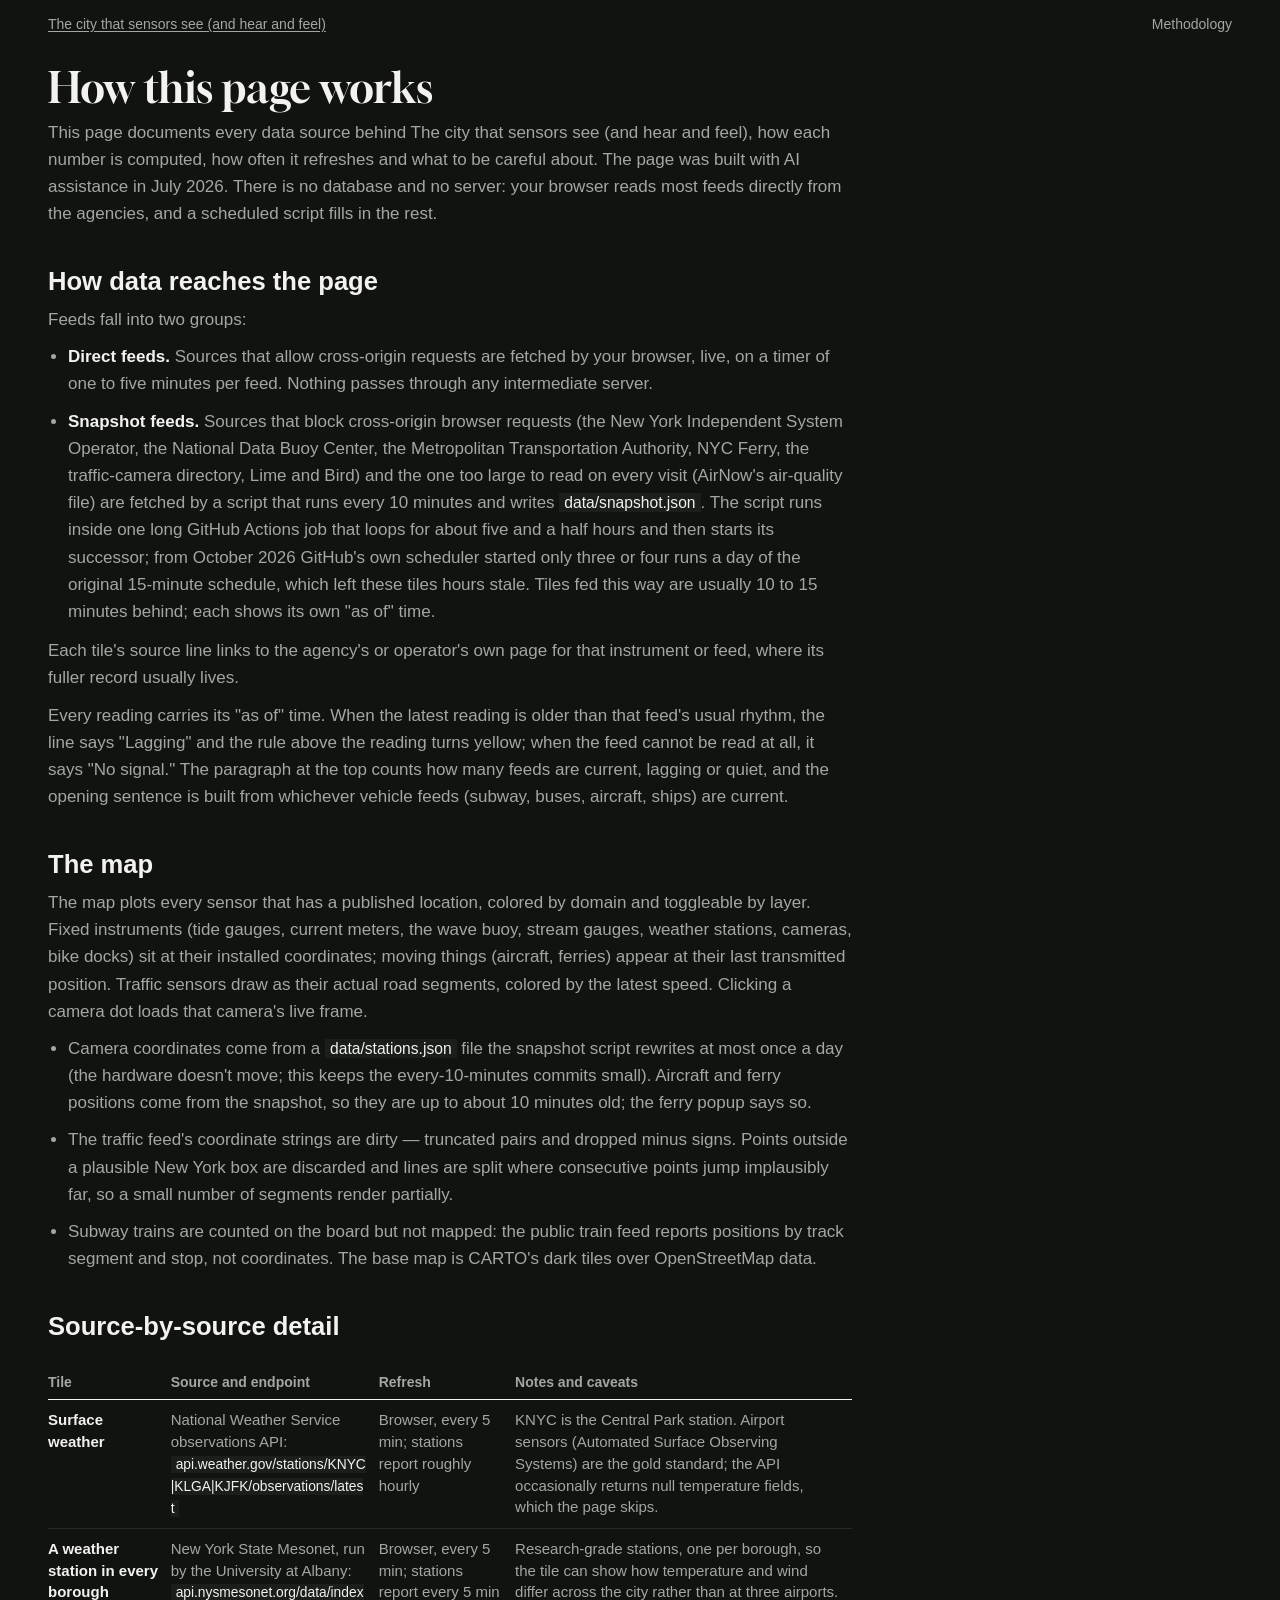
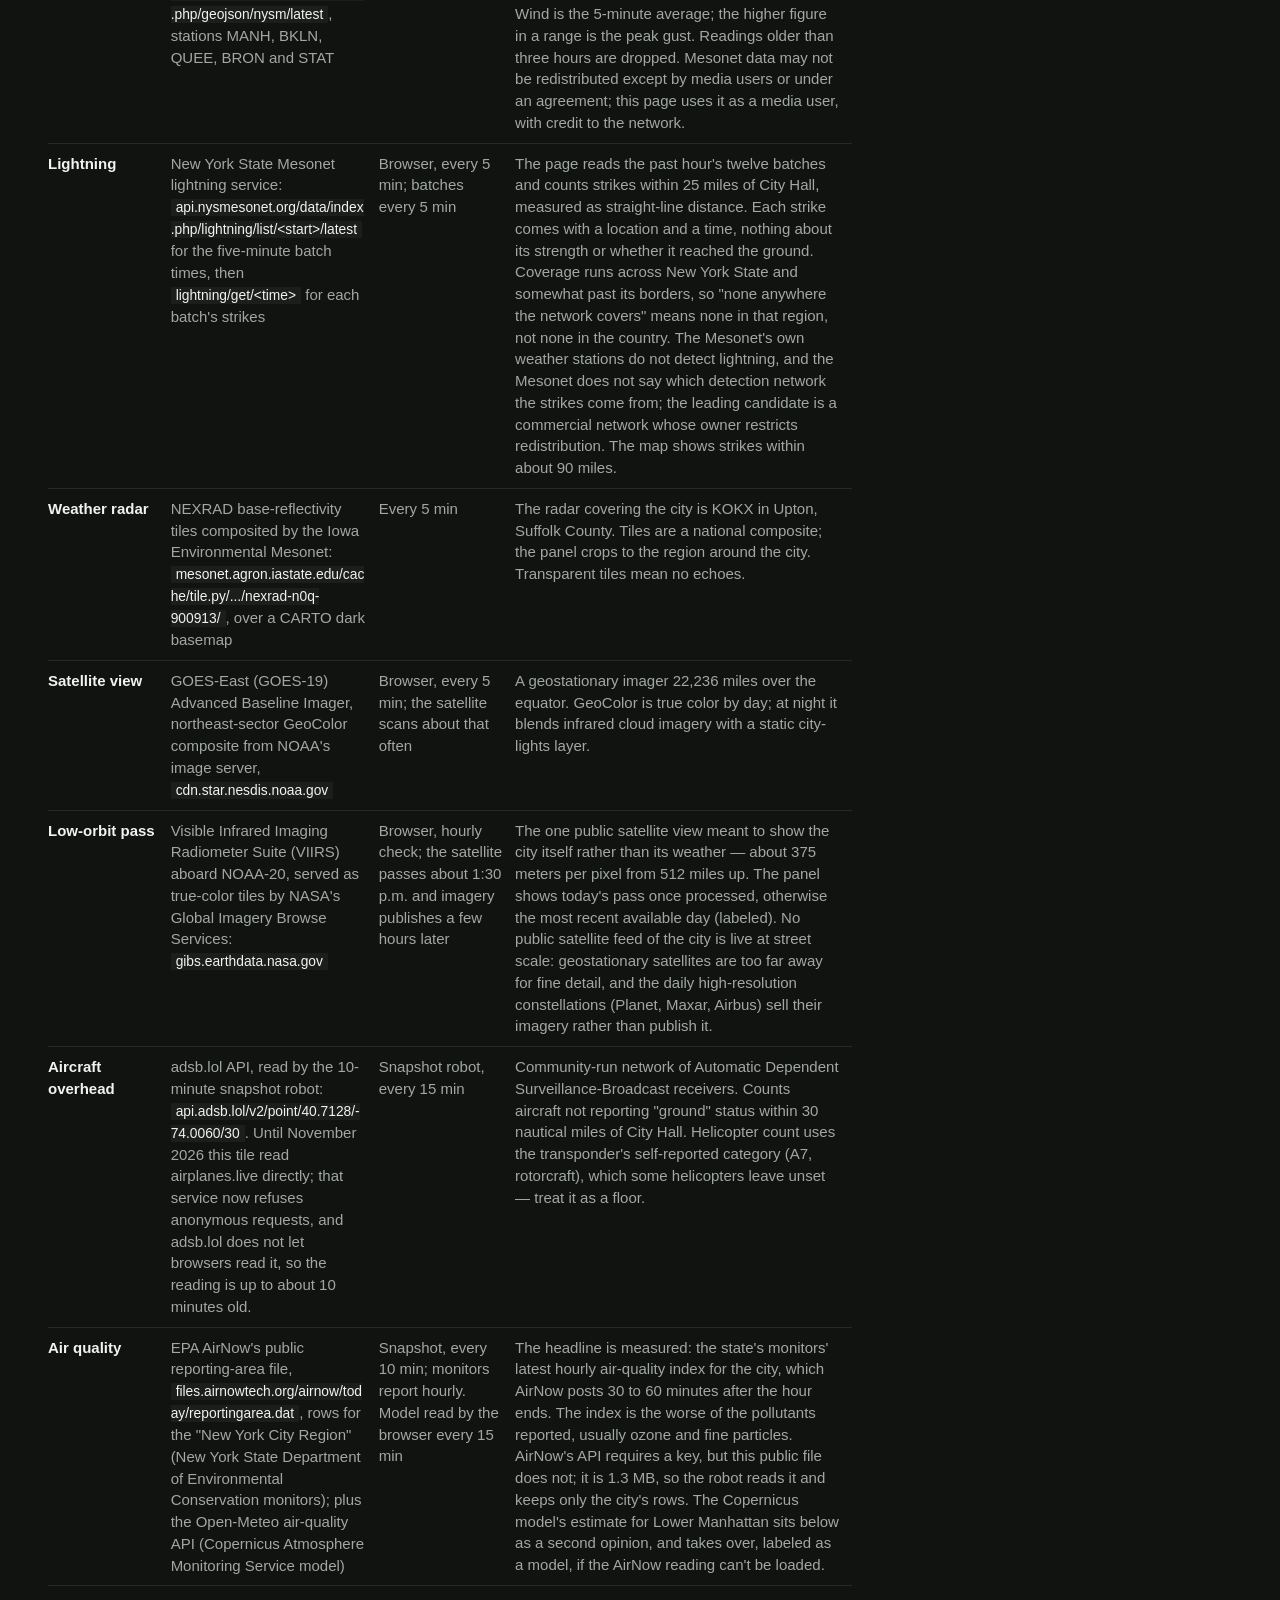
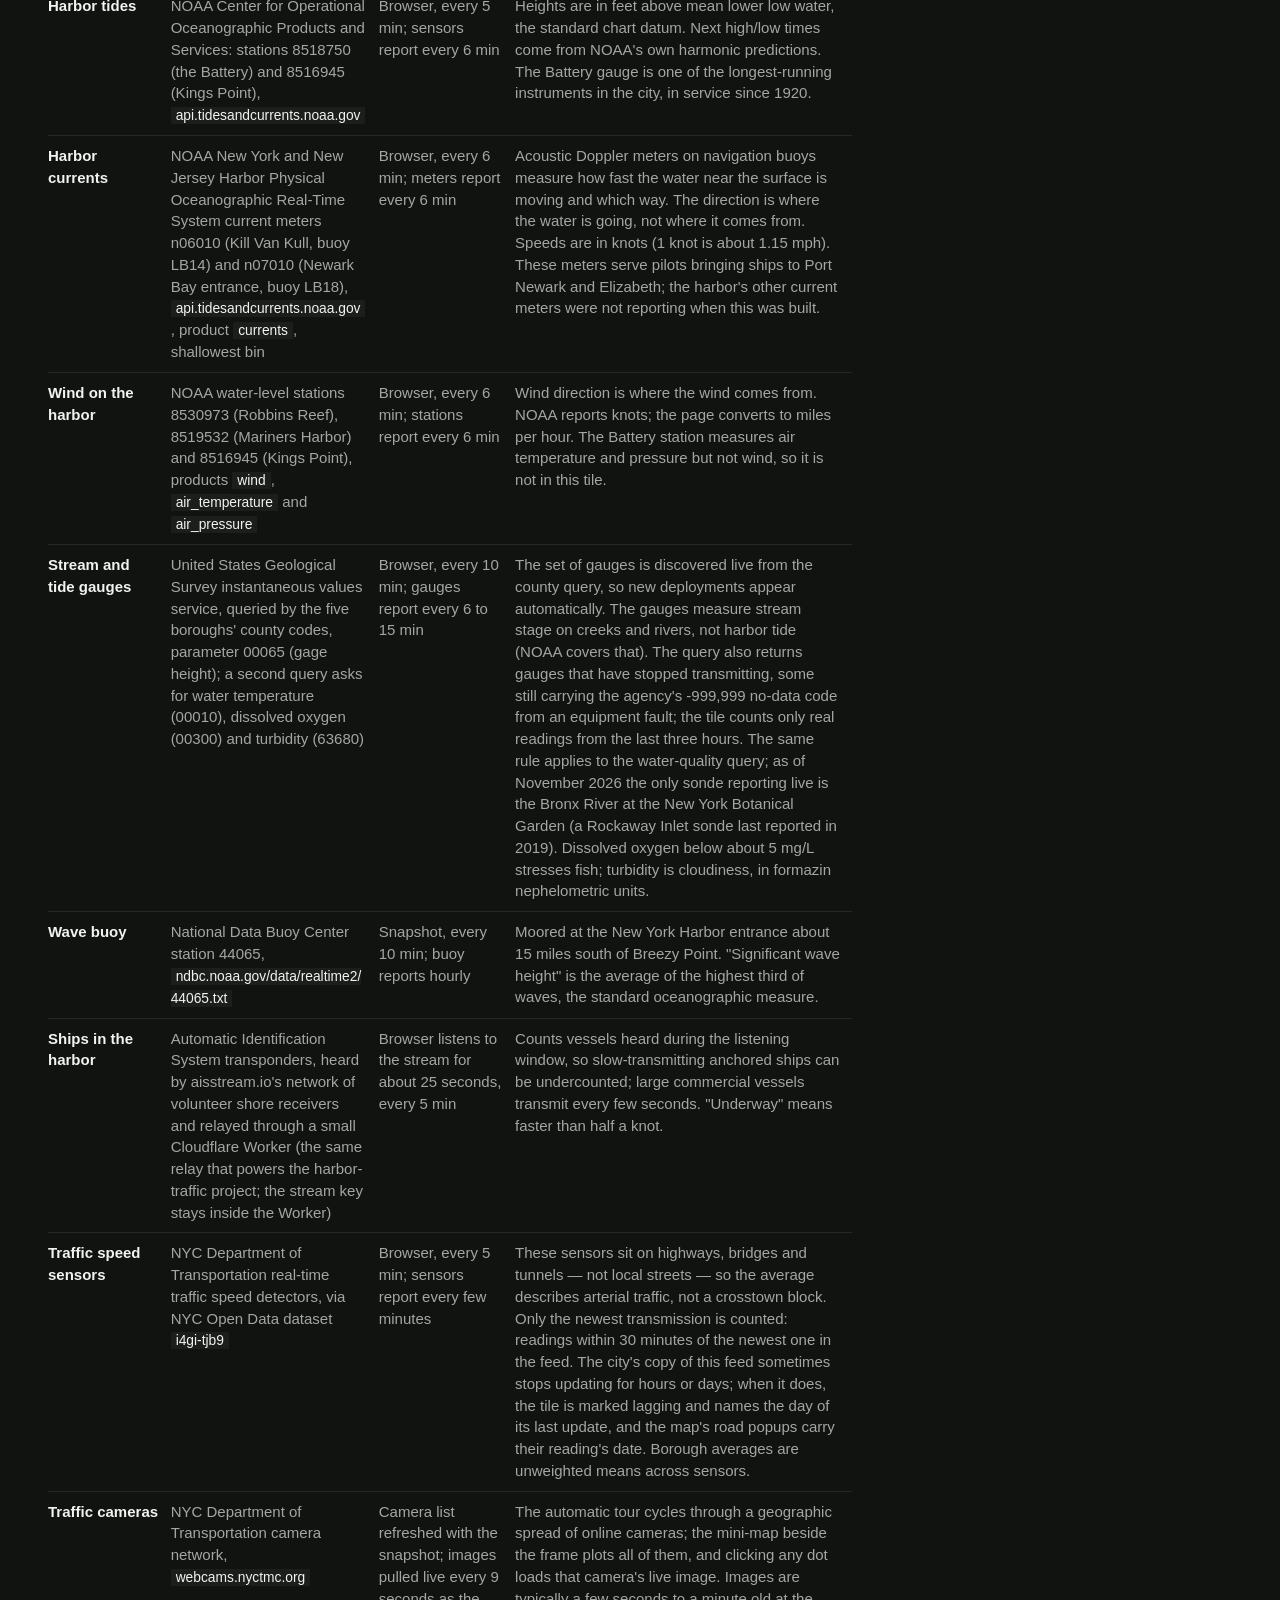
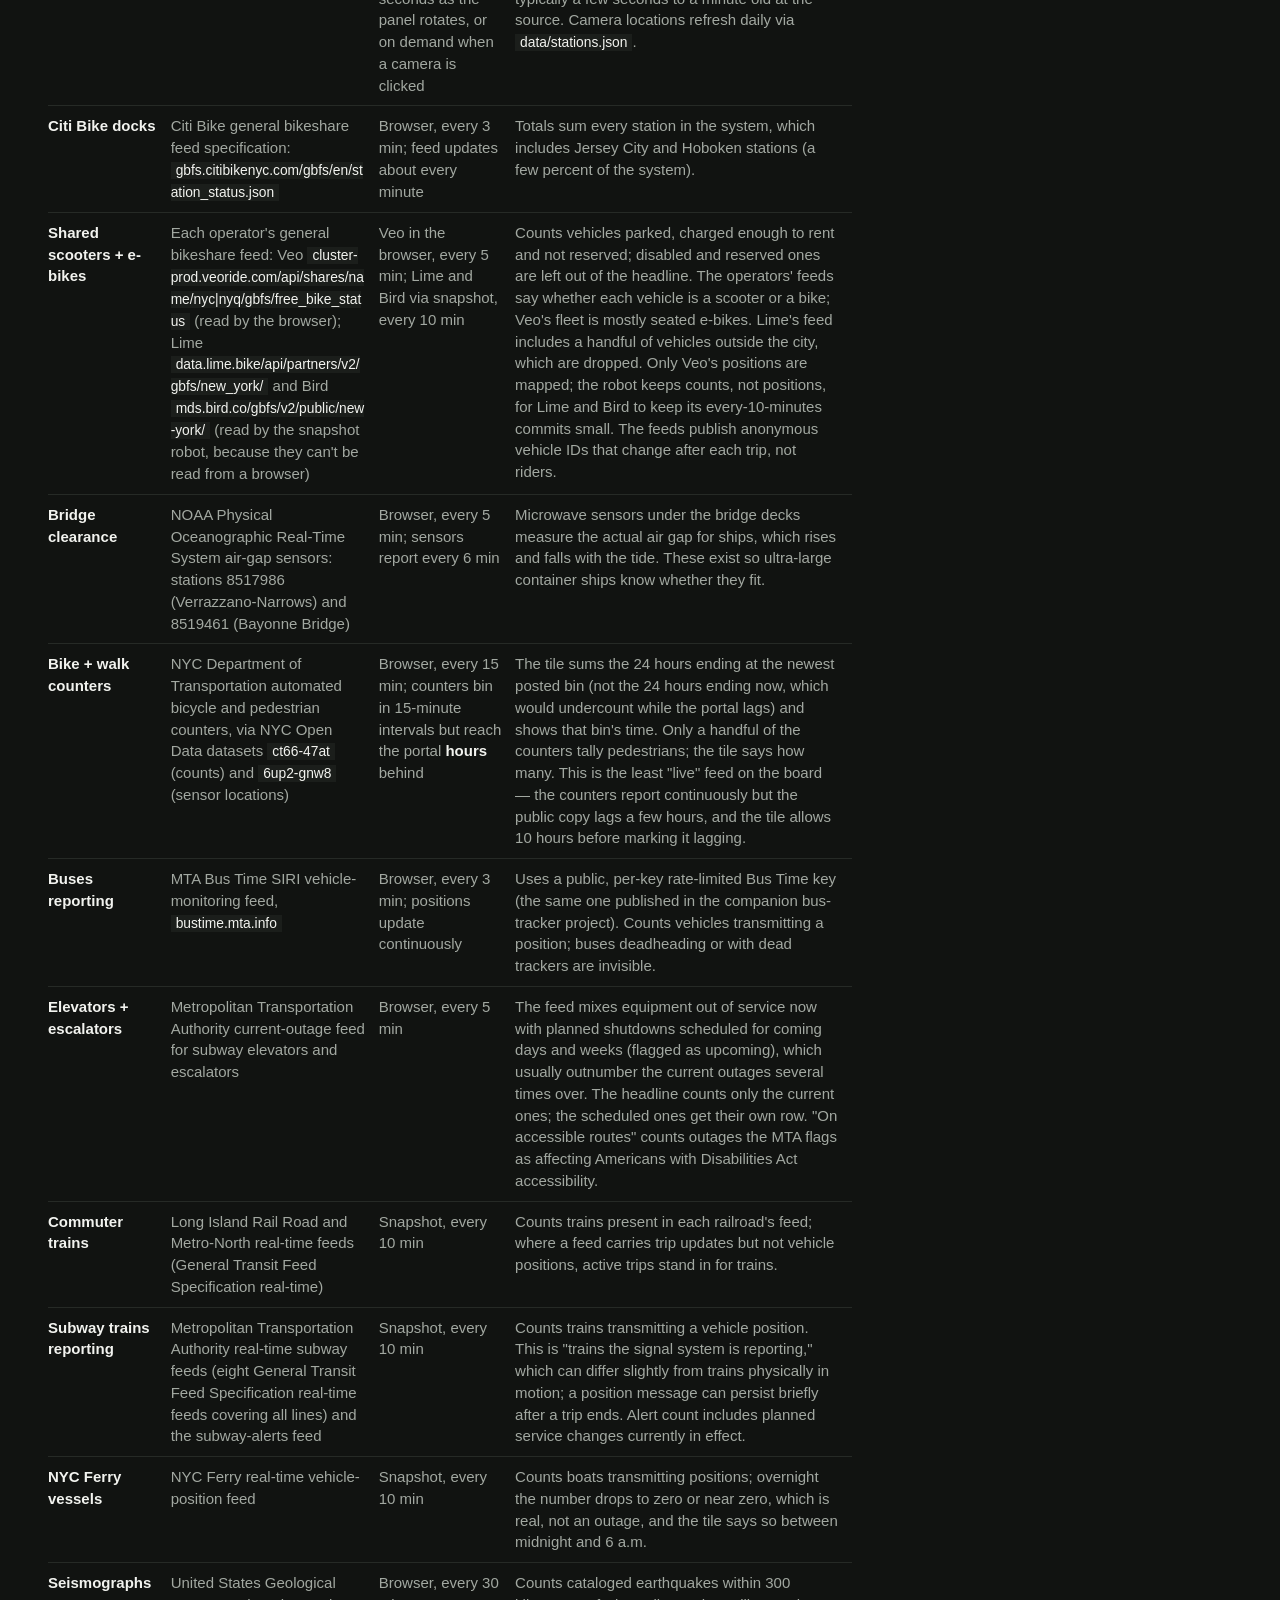
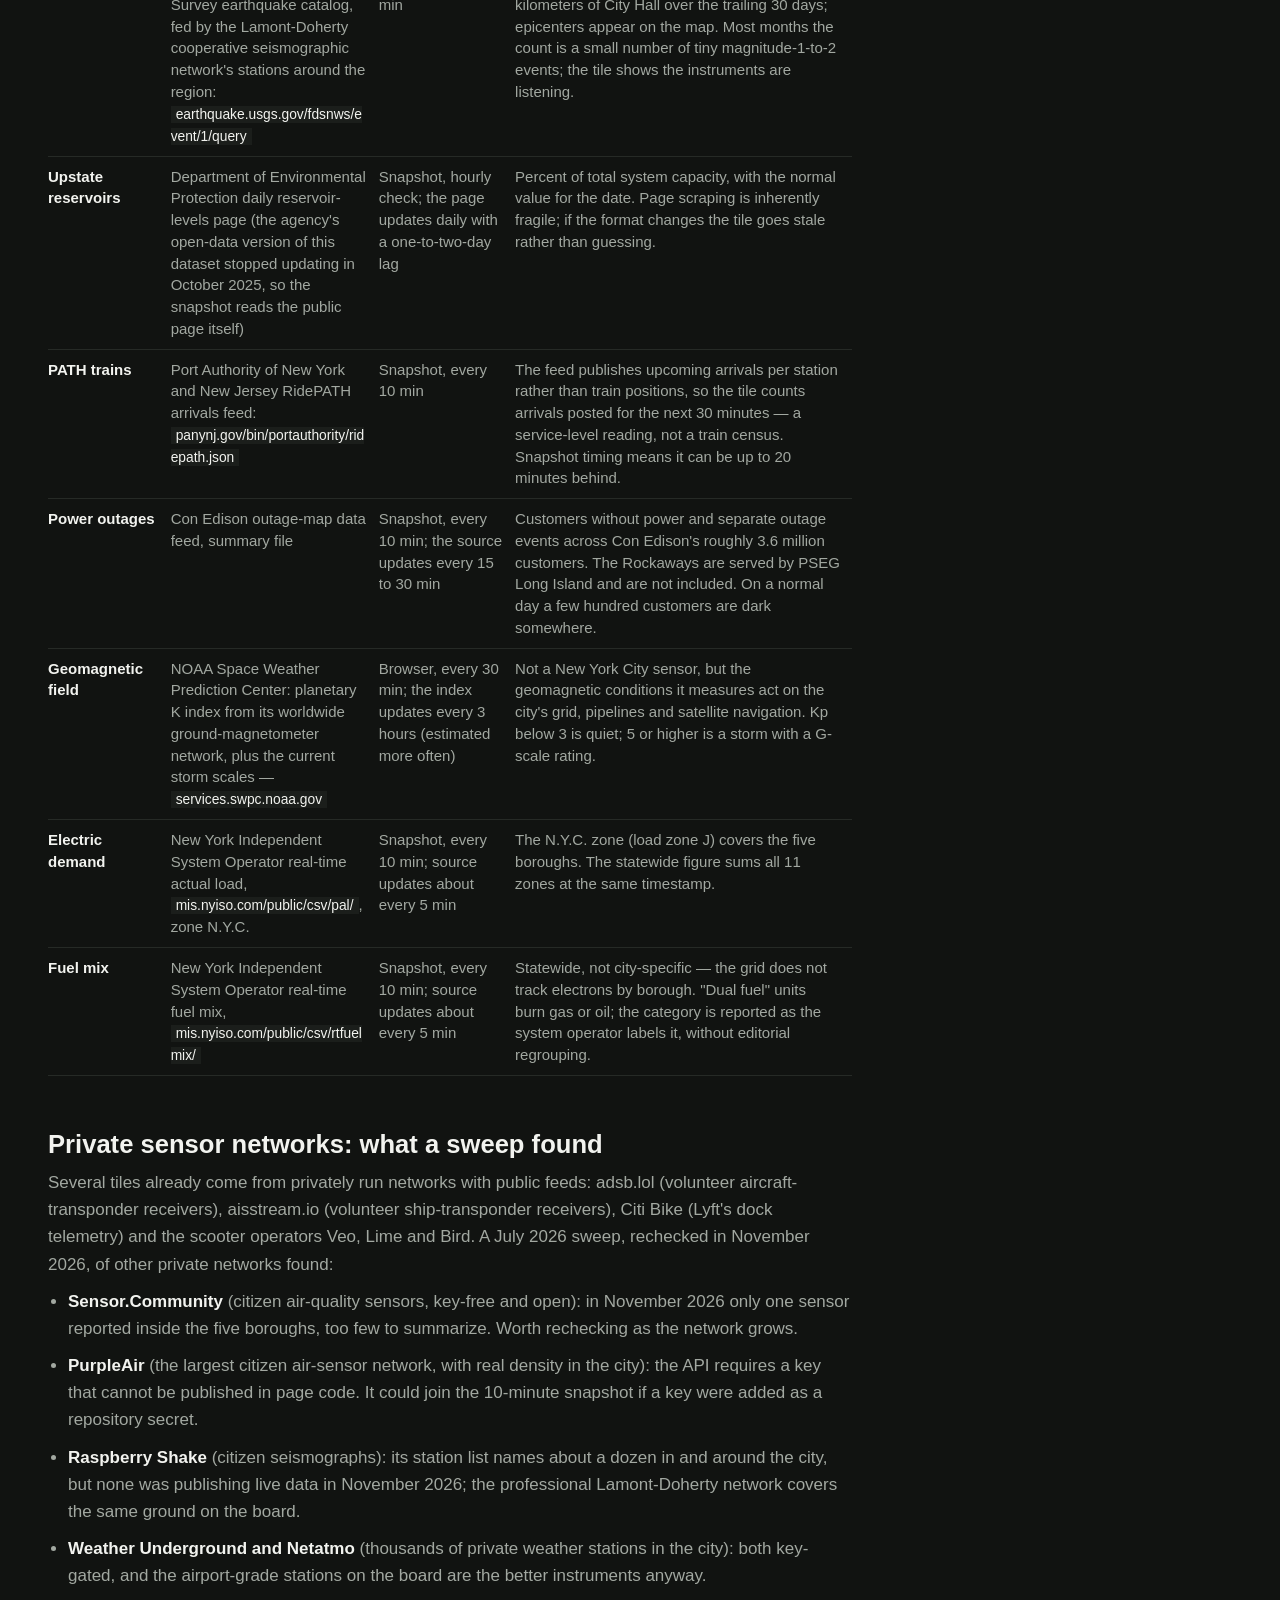
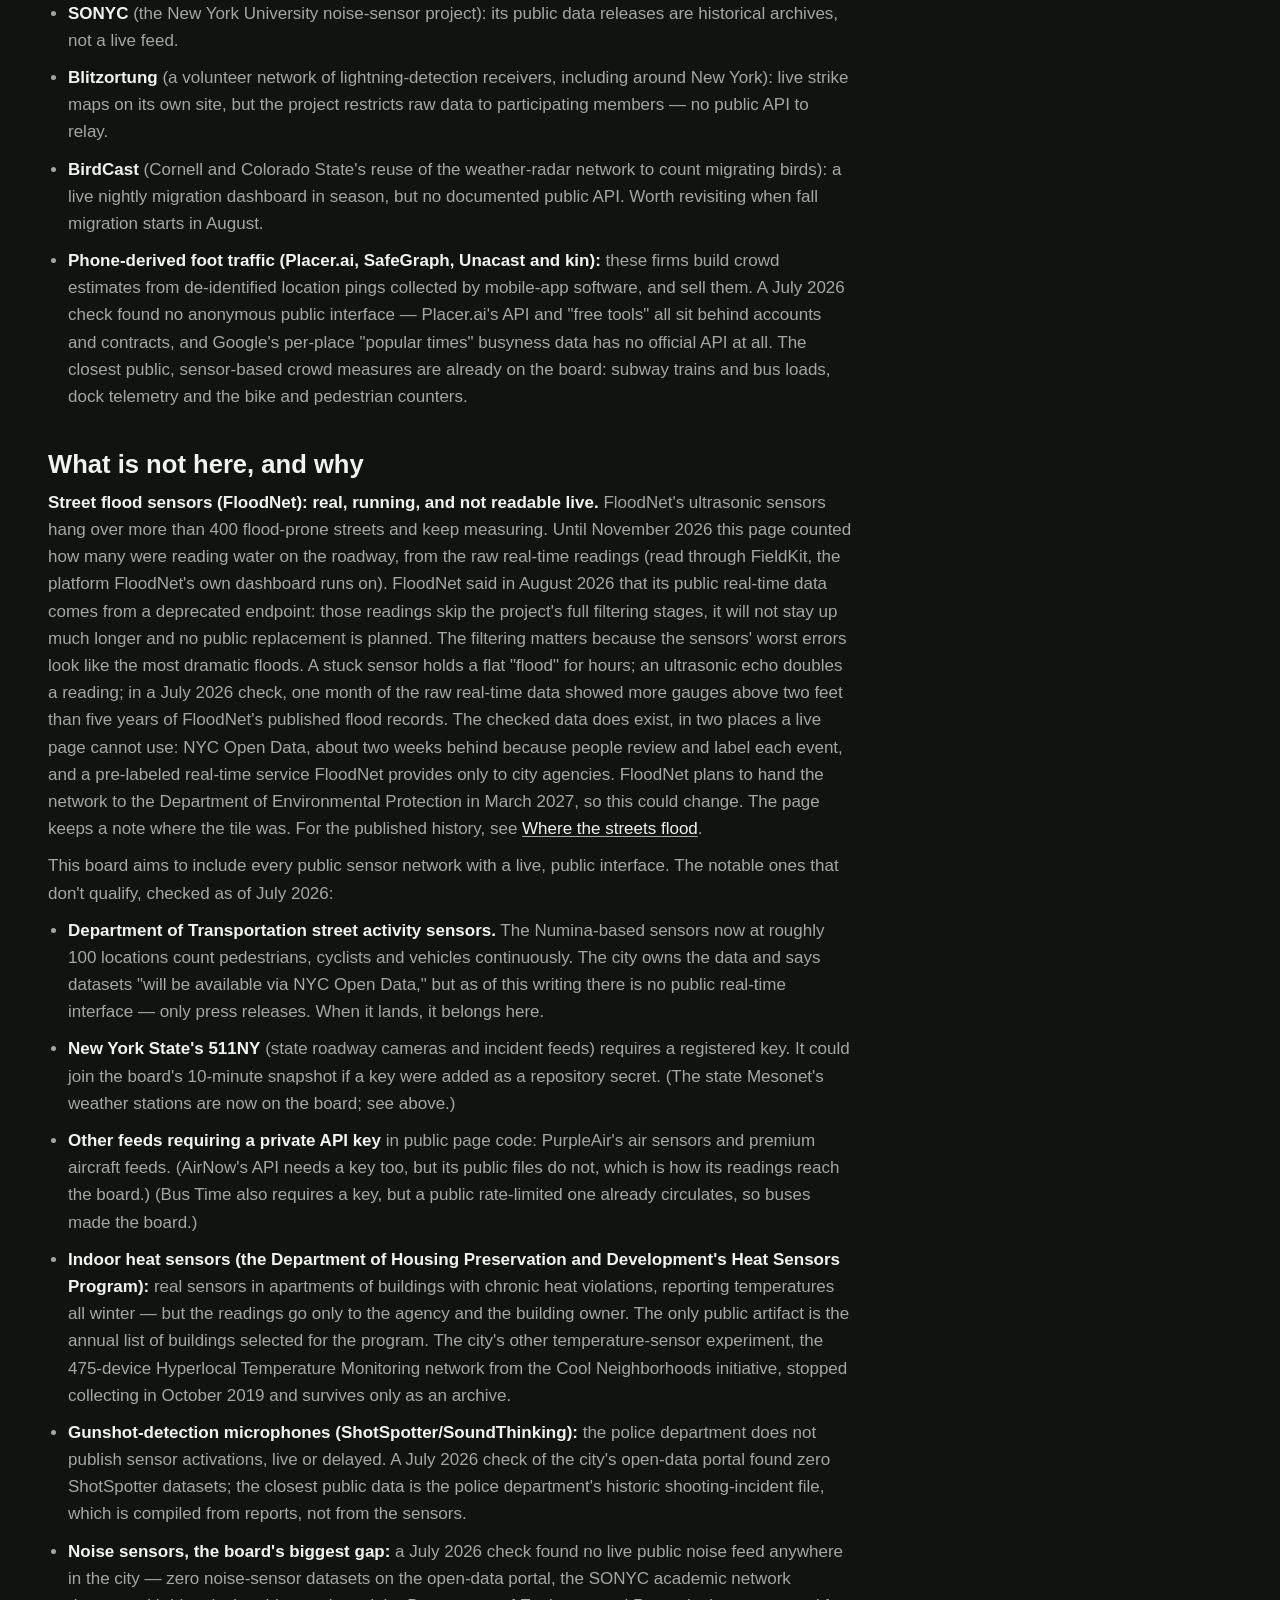
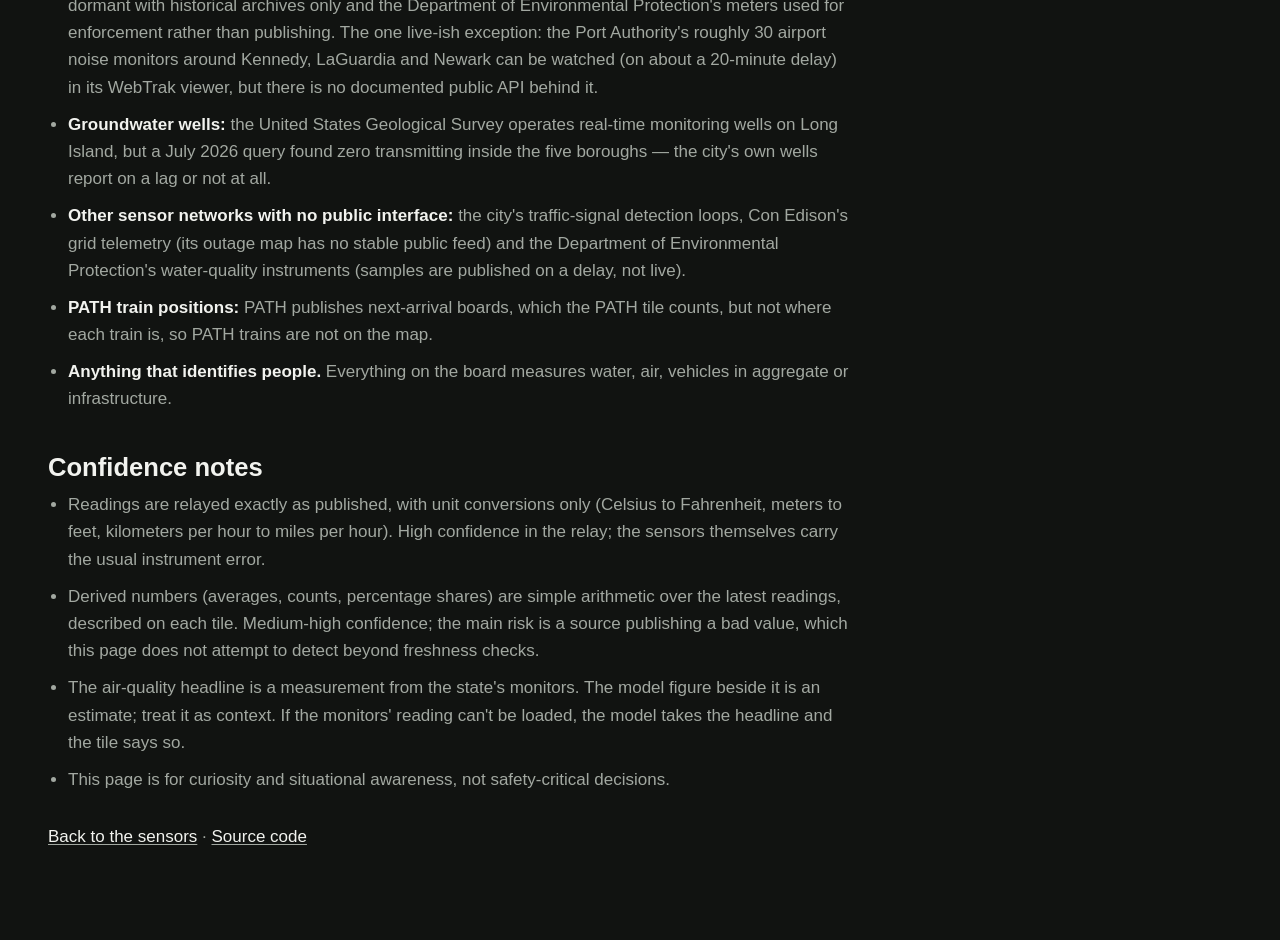
==== commit 7abb0151: "Add a lightning tile from the state Mesonet; link every source line out - Lightning: past hour of Me" ====
--- a/methodology.html
+++ b/methodology.html
@@ -7,7 +7,7 @@
 <link rel="preconnect" href="https://fonts.googleapis.com">
 <link rel="preconnect" href="https://fonts.gstatic.com" crossorigin>
 <link href="https://fonts.googleapis.com/css2?family=Gloock&display=swap" rel="stylesheet">
-<link rel="stylesheet" href="style.css?v=20261124b">
+<link rel="stylesheet" href="style.css?v=20261124d">
 <style>
   .doc { max-width: 900px; padding: 0 var(--pad) 80px; }
   .doc h1 { margin-top: 30px; }
@@ -37,6 +37,7 @@
     <li><b>Direct feeds.</b> Sources that allow cross-origin requests are fetched by your browser, live, on a timer of one to five minutes per feed. Nothing passes through any intermediate server.</li>
     <li><b>Snapshot feeds.</b> Sources that block cross-origin browser requests (the New York Independent System Operator, the National Data Buoy Center, the Metropolitan Transportation Authority, NYC Ferry, the traffic-camera directory, Lime and Bird) and the one too large to read on every visit (AirNow's air-quality file) are fetched by a script that runs every 10 minutes and writes <code>data/snapshot.json</code>. The script runs inside one long GitHub Actions job that loops for about five and a half hours and then starts its successor; from October 2026 GitHub's own scheduler started only three or four runs a day of the original 15-minute schedule, which left these tiles hours stale. Tiles fed this way are usually 10 to 15 minutes behind; each shows its own "as of" time.</li>
   </ul>
+  <p>Each tile's source line links to the agency's or operator's own page for that instrument or feed, where its fuller record usually lives.</p>
   <p>Every reading carries its "as of" time. When the latest reading is older than that feed's usual rhythm, the line says "Lagging" and the rule above the reading turns yellow; when the feed cannot be read at all, it says "No signal." The paragraph at the top counts how many feeds are current, lagging or quiet, and the opening sentence is built from whichever vehicle feeds (subway, buses, aircraft, ships) are current.</p>
 
   <h2>The map</h2>
@@ -62,6 +63,12 @@
       <td>New York State Mesonet, run by the University at Albany: <code>api.nysmesonet.org/data/index.php/geojson/nysm/latest</code>, stations MANH, BKLN, QUEE, BRON and STAT</td>
       <td>Browser, every 5 min; stations report every 5 min</td>
       <td>Research-grade stations, one per borough, so the tile can show how temperature and wind differ across the city rather than at three airports. Wind is the 5-minute average; the higher figure in a range is the peak gust. Readings older than three hours are dropped. Mesonet data may not be redistributed except by media users or under an agreement; this page uses it as a media user, with credit to the network.</td>
+    </tr>
+    <tr>
+      <td><b>Lightning</b></td>
+      <td>New York State Mesonet lightning service: <code>api.nysmesonet.org/data/index.php/lightning/list/&lt;start&gt;/latest</code> for the five-minute batch times, then <code>lightning/get/&lt;time&gt;</code> for each batch's strikes</td>
+      <td>Browser, every 5 min; batches every 5 min</td>
+      <td>The page reads the past hour's twelve batches and counts strikes within 25 miles of City Hall, measured as straight-line distance. Each strike comes with a location and a time, nothing about its strength or whether it reached the ground. Coverage runs across New York State and somewhat past its borders, so "none anywhere the network covers" means none in that region, not none in the country. The Mesonet's own weather stations do not detect lightning, and the Mesonet does not say which detection network the strikes come from; the leading candidate is a commercial network whose owner restricts redistribution. The map shows strikes within about 90 miles.</td>
     </tr>
     <tr>
       <td><b>Weather radar</b></td>
--- a/style.css
+++ b/style.css
@@ -190,6 +190,8 @@
   font-size: var(--t-micro); color: var(--fg2); line-height: 1.45;
 }
 .mod-foot .asof { white-space: nowrap; }
+.mod-foot .src a { color: inherit; }
+.mod-foot .src a:hover { color: var(--fg); }
 .mod-foot .asof b { color: var(--fg); font-weight: 700; }
 
 /* ---------- radar, satellite, cameras ---------- */
